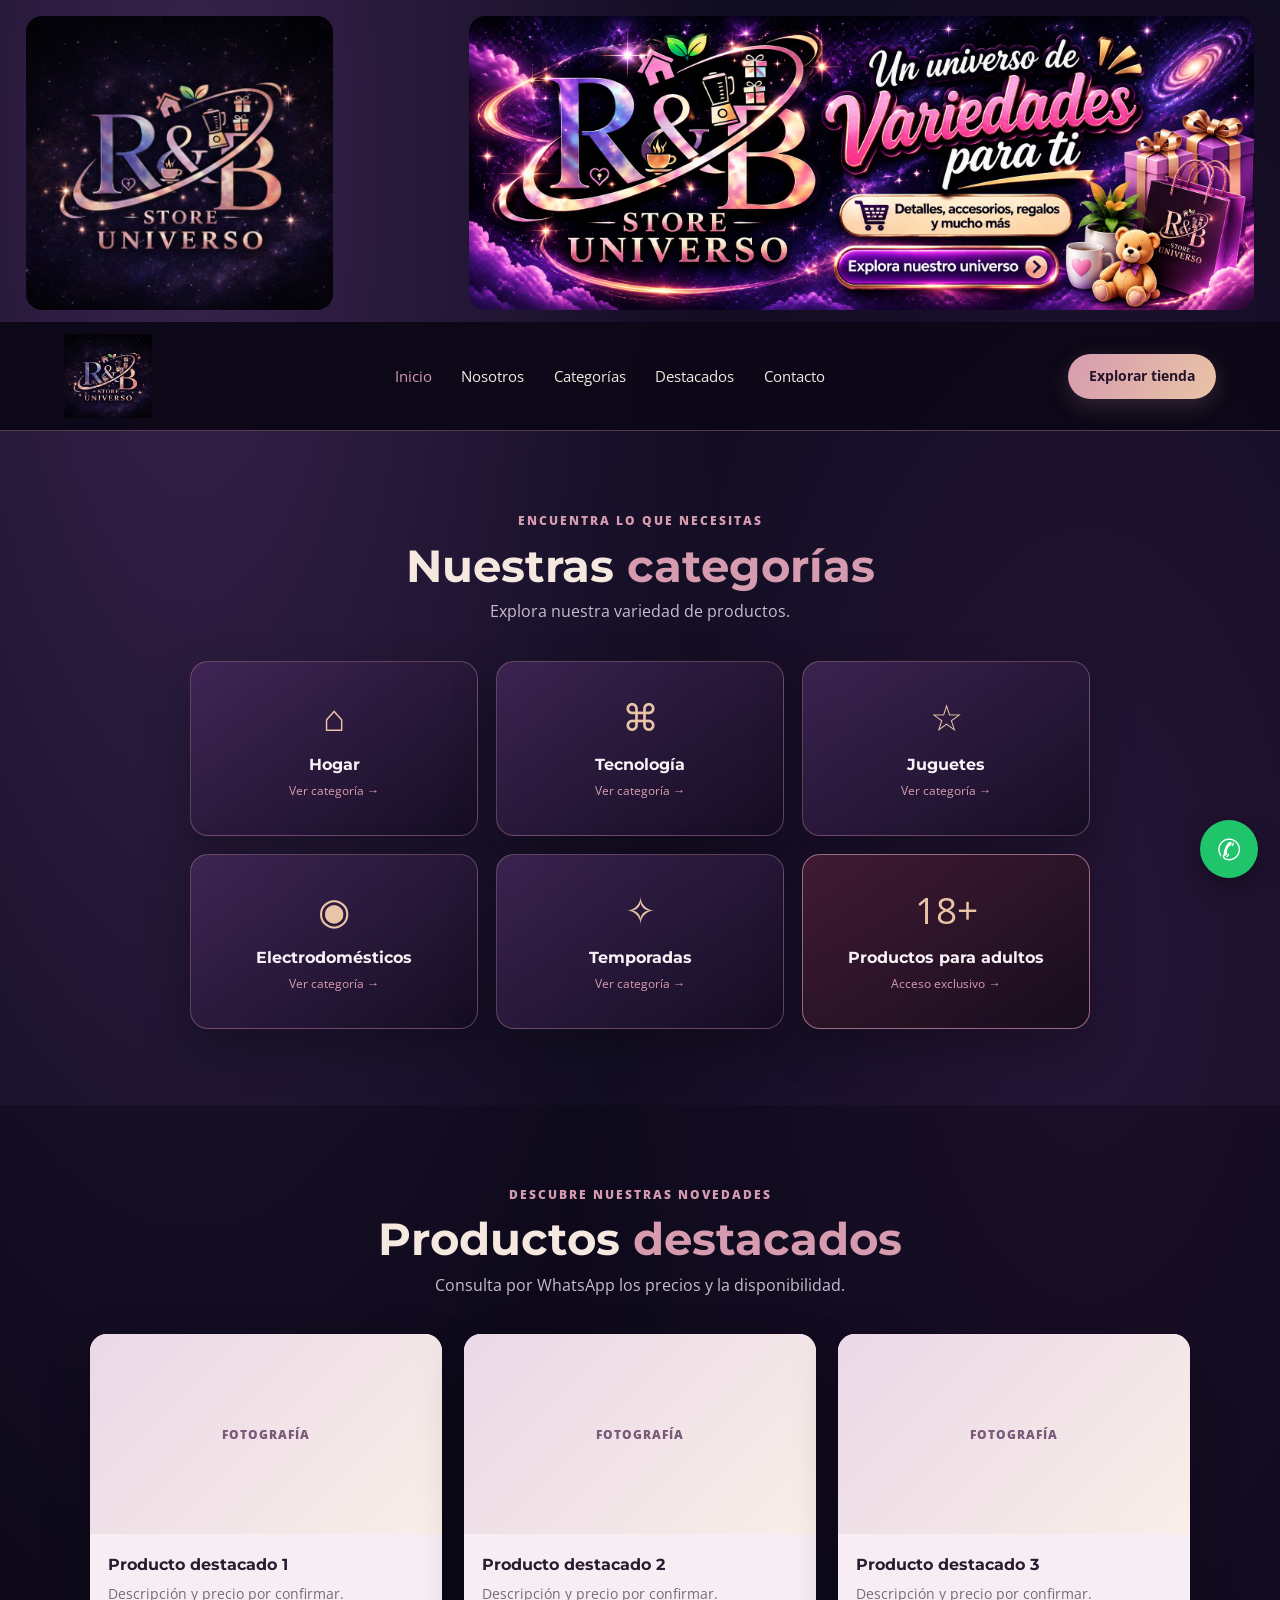
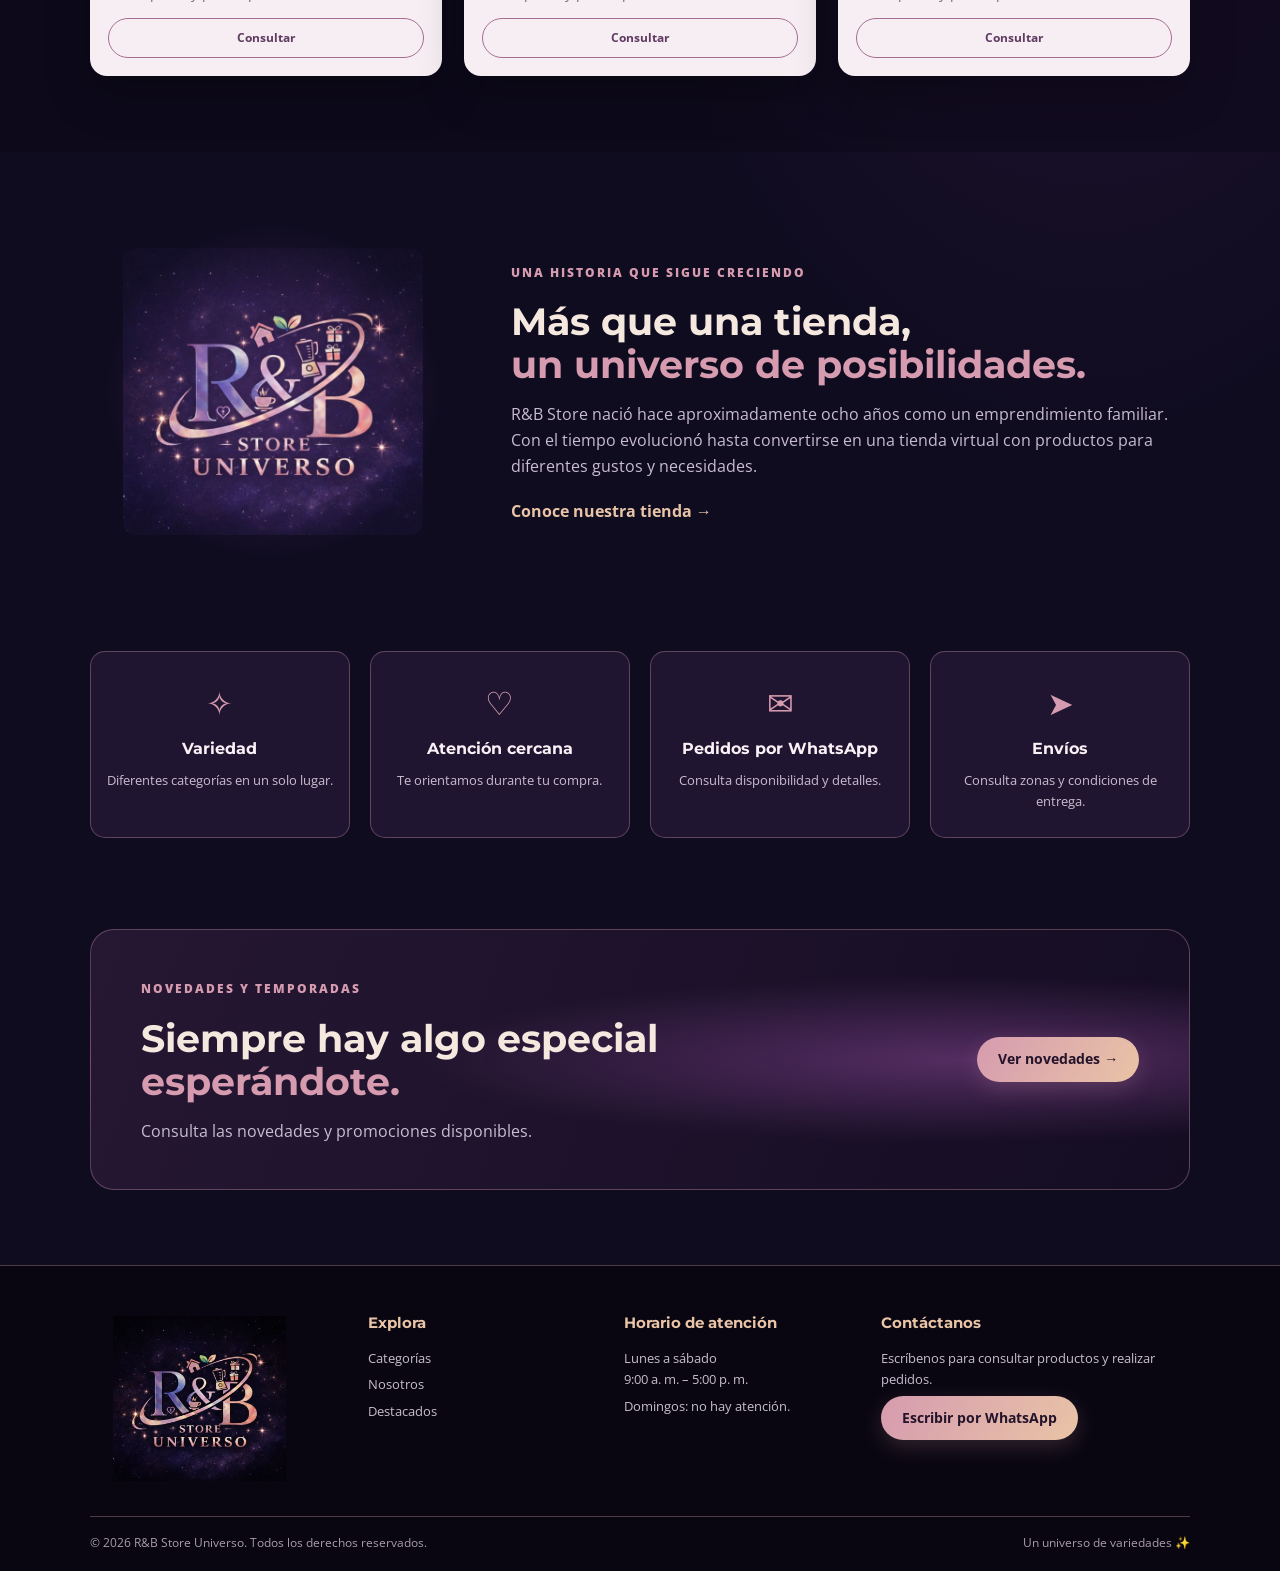
==== index.html @ d312e918 "Avances Proyecto Integrador" ====
<!DOCTYPE html>
<html lang="es">
<head>
<meta charset="UTF-8">
<meta name="viewport" content="width=device-width, initial-scale=1.0">
<meta name="description" content="R&amp;B Store Universo: tienda virtual de variedades.">
<title>R&B Store Universo</title>
<link href="https://fonts.googleapis.com/css2?family=Montserrat:wght@400;500;600;700;800&family=Open+Sans:wght@400;500;600;700&display=swap" rel="stylesheet">
<link rel="stylesheet" href="Css/estilos.css">
<script src="Js/script.js" defer></script>
</head>
<body class="home-page">

<div class="top-row">
  <a class="top-logo" href="index.html"><img src="Img/logo.png" alt="R&B Store Universo"></a>
  <a class="top-banner" href="#categorias" aria-label="Explorar las categorías de R&B Store Universo"><img src="Img/banner-rb-store.jpg" alt="R&B Store Universo: un universo de variedades para ti"></a>
</div>
<header class="site-header">
  <a class="brand" href="index.html"><img src="Img/logo.png" alt="R&B Store Universo"></a>
  <button class="menu-toggle" aria-label="Abrir menú" aria-expanded="false"><span></span><span></span><span></span></button>
  <nav class="main-nav"><a class="active" href="index.html">Inicio</a><a href="#nosotros">Nosotros</a><a href="#categorias">Categorías</a><a href="#destacados">Destacados</a><a href="#contacto">Contacto</a></nav>
  <a class="header-cta" href="#categorias">Explorar tienda</a>
</header>
<main>
  <section class="section" id="categorias">
    <div class="section-heading">
      <span class="eyebrow">ENCUENTRA LO QUE NECESITAS</span>
      <h2>Nuestras <em>categorías</em></h2>
      <p>Explora nuestra variedad de productos.</p>
    </div>
    <div class="category-grid">
      <a class="category-card" href="Paginas/Hogar/index.html">
        <span class="category-icon">⌂</span>
        <h3>Hogar</h3>
        <span>Ver categoría →</span>
      </a>
      <a class="category-card" href="Paginas/Tecnologia/index.html">
        <span class="category-icon">⌘</span>
        <h3>Tecnología</h3>
        <span>Ver categoría →</span>
      </a>
      <a class="category-card" href="Paginas/Juguetes/index.html">
        <span class="category-icon">☆</span>
        <h3>Juguetes</h3>
        <span>Ver categoría →</span>
      </a>
      <a class="category-card" href="Paginas/Electrodomesticos/index.html">
        <span class="category-icon">◉</span>
        <h3>Electrodomésticos</h3>
        <span>Ver categoría →</span>
      </a>
      <a class="category-card" href="Paginas/Temporadas/index.html">
        <span class="category-icon">✧</span>
        <h3>Temporadas</h3>
        <span>Ver categoría →</span>
      </a>
      <a class="category-card category-adult" href="Paginas/Adultos/index.html">
        <span class="category-icon">18+</span>
        <h3>Productos para adultos</h3>
        <span>Acceso exclusivo →</span>
      </a>
    </div>
  </section>
  <section class="section featured-section" id="destacados">
    <div class="section-heading">
      <span class="eyebrow">DESCUBRE NUESTRAS NOVEDADES</span>
      <h2>Productos <em>destacados</em></h2>
      <p>Consulta por WhatsApp los precios y la disponibilidad.</p>
    </div>
    <div class="product-grid">
      <article class="product-card">
        <div class="product-placeholder">FOTOGRAFÍA</div>
        <div class="product-info">
          <h3>Producto destacado 1</h3>
          <p>Descripción y precio por confirmar.</p>
          <a class="btn btn-outline" href="#contacto">Consultar</a>
        </div>
      </article>
      <article class="product-card">
        <div class="product-placeholder">FOTOGRAFÍA</div>
        <div class="product-info">
          <h3>Producto destacado 2</h3>
          <p>Descripción y precio por confirmar.</p>
          <a class="btn btn-outline" href="#contacto">Consultar</a>
        </div>
      </article>
      <article class="product-card">
        <div class="product-placeholder">FOTOGRAFÍA</div>
        <div class="product-info">
          <h3>Producto destacado 3</h3>
          <p>Descripción y precio por confirmar.</p>
          <a class="btn btn-outline" href="#contacto">Consultar</a>
        </div>
      </article>
    </div>
  </section>
  <section class="about-section section" id="nosotros">
    <div class="about-logo"><img src="Img/logo.png" alt="R&B Store Universo"></div>
    <div class="about-copy">
      <span class="eyebrow">UNA HISTORIA QUE SIGUE CRECIENDO</span>
      <h2>Más que una tienda,<br><em>un universo de posibilidades.</em></h2>
      <p>R&amp;B Store nació hace aproximadamente ocho años como un emprendimiento familiar. Con el tiempo evolucionó hasta convertirse en una tienda virtual con productos para diferentes gustos y necesidades.</p>
      <a class="text-link" href="#contacto">Conoce nuestra tienda →</a>
    </div>
  </section>
  <section class="benefits section">
    <div><span>✧</span><h3>Variedad</h3><p>Diferentes categorías en un solo lugar.</p></div>
    <div><span>♡</span><h3>Atención cercana</h3><p>Te orientamos durante tu compra.</p></div>
    <div><span>✉</span><h3>Pedidos por WhatsApp</h3><p>Consulta disponibilidad y detalles.</p></div>
    <div><span>➤</span><h3>Envíos</h3><p>Consulta zonas y condiciones de entrega.</p></div>
  </section>
  <section class="promo-banner">
    <div>
      <span class="eyebrow">NOVEDADES Y TEMPORADAS</span>
      <h2>Siempre hay algo especial<br><em>esperándote.</em></h2>
      <p>Consulta las novedades y promociones disponibles.</p>
    </div>
    <a class="btn btn-primary" href="Paginas/Temporadas/index.html">Ver novedades →</a>
  </section>
</main>
<footer class="site-footer" id="contacto">
  <div class="footer-main">
    <a class="footer-brand" href="index.html"><img src="Img/logo.png" alt="R&B Store Universo"></a>
    <div><h3>Explora</h3><a href="#categorias">Categorías</a><a href="#nosotros">Nosotros</a><a href="#destacados">Destacados</a></div>
    <div><h3>Horario de atención</h3><p>Lunes a sábado<br>9:00 a. m. – 5:00 p. m.</p><p>Domingos: no hay atención.</p></div>
    <div><h3>Contáctanos</h3><p>Escríbenos para consultar productos y realizar pedidos.</p><a class="btn btn-primary" href="#" data-whatsapp>Escribir por WhatsApp</a></div>
  </div>
  <div class="footer-bottom"><span>© <span data-year></span> R&amp;B Store Universo. Todos los derechos reservados.</span><span>Un universo de variedades ✨</span></div>
</footer>
<a class="whatsapp-float" href="#" data-whatsapp aria-label="Contactar por WhatsApp">✆</a>
</body>
</html>
---- Css/estilos.css ----
/* Identidad R&B Store Universo: azul noche, morado, rosa champagne y rose gold */
:root{--night:#100c20;--purple:#302044;--purple2:#4a2b61;--rose:#d69baf;--gold:#e9c4a6;--lavender:#d8d1e9;--cream:#f5e8df;--text:#f8f1f5;--muted:#c8bdcf;--line:rgba(214,155,175,.35);--shadow:0 18px 45px rgba(0,0,0,.28)}
*{box-sizing:border-box;margin:0;padding:0}html{scroll-behavior:smooth}body{font-family:"Open Sans",sans-serif;color:var(--text);background:radial-gradient(ellipse at 15% 5%,#38234d 0,transparent 35%),radial-gradient(ellipse at 85% 30%,#251536 0,transparent 35%),var(--night);line-height:1.6}a{color:inherit;text-decoration:none}img{max-width:100%;display:block}
.site-header{min-height:94px;padding:12px clamp(18px,5vw,76px);display:flex;align-items:center;justify-content:space-between;gap:24px;background:rgba(12,8,23,.94);border-bottom:1px solid var(--line);position:relative;z-index:20}.brand img{width:118px;height:72px;object-fit:contain}.main-nav{display:flex;align-items:center;gap:clamp(14px,2.3vw,34px)}.main-nav a{font-size:.91rem;color:var(--cream)}.main-nav a:hover,.main-nav a.active{color:var(--rose)}.header-cta,.btn{display:inline-flex;align-items:center;justify-content:center;gap:9px;border-radius:999px;padding:11px 21px;font-weight:700;font-size:.88rem;transition:.2s}.header-cta,.btn-primary{color:#24142b;background:linear-gradient(120deg,var(--rose),var(--gold));box-shadow:0 7px 22px rgba(214,155,175,.2)}.btn:hover,.header-cta:hover{transform:translateY(-2px);box-shadow:0 10px 26px rgba(214,155,175,.3)}.menu-toggle{display:none;background:none;border:0;cursor:pointer}.menu-toggle span{display:block;width:26px;height:2px;background:var(--gold);margin:6px}
.hero{min-height:490px;padding:70px clamp(22px,8vw,120px);display:grid;grid-template-columns:1.05fr .95fr;align-items:center;gap:35px;overflow:hidden;background:radial-gradient(ellipse at 72% 45%,rgba(121,64,145,.48),transparent 43%)}.eyebrow{font-size:.72rem;letter-spacing:2px;color:var(--rose);font-weight:800}.hero h1,.section-heading h2,.about-copy h2,.promo-banner h2,.category-hero h1{font-family:Montserrat,sans-serif;font-size:clamp(2.35rem,5vw,4.4rem);line-height:1.12;margin:16px 0;color:var(--cream)}h1 em,h2 em{font-style:normal;color:var(--rose)}.hero-content p{max-width:510px;color:var(--muted);font-size:1.08rem;margin-bottom:28px}.hero-art{min-height:320px;display:grid;place-items:center;position:relative}.hero-product{width:min(300px,75%);aspect-ratio:1;border:1px solid rgba(233,196,166,.65);border-radius:50%;display:grid;place-content:center;text-align:center;font-family:Montserrat,sans-serif;font-size:4rem;font-weight:800;color:var(--gold);text-shadow:0 0 25px #d69baf;box-shadow:0 0 65px rgba(192,111,175,.3),inset 0 0 45px rgba(192,111,175,.18);background:radial-gradient(circle,#5a356d 0,#20142f 65%,transparent 67%)}.hero-product small{font-size:.7rem;letter-spacing:4px}.orbit{position:absolute;width:95%;height:52%;border:2px solid rgba(233,196,166,.55);border-radius:50%;transform:rotate(-24deg)}.orbit-two{width:110%;height:65%;border-color:rgba(214,155,175,.35);transform:rotate(28deg)}.spark{position:absolute;color:var(--gold);font-size:2rem}.spark-one{top:12%;left:20%}.spark-two{right:14%;top:28%}
.section{padding:76px clamp(20px,7vw,100px)}.section-heading{text-align:center;margin:0 auto 36px;max-width:700px}.section-heading h2{font-size:clamp(1.9rem,3.5vw,2.8rem);margin:8px 0}.section-heading p{color:var(--muted)}.category-grid{display:grid;grid-template-columns:repeat(4,1fr);gap:18px}.category-card{min-height:175px;border:1px solid var(--line);border-radius:18px;padding:24px 18px;background:linear-gradient(145deg,rgba(74,43,97,.7),rgba(21,13,34,.9));box-shadow:var(--shadow);transition:.25s;display:flex;flex-direction:column;align-items:flex-start;justify-content:center}.category-card:hover{transform:translateY(-6px);border-color:var(--gold)}.category-icon{font-size:2.3rem;color:var(--gold);line-height:1.2}.category-card h3{font-family:Montserrat,sans-serif;margin:12px 0 4px;font-size:1rem}.category-card>span:last-child{font-size:.78rem;color:var(--rose)}.category-adult{border-color:rgba(214,155,175,.65);background:linear-gradient(145deg,rgba(75,30,54,.8),rgba(22,12,28,.95))}
.featured-section{background:rgba(8,5,17,.32)}.product-grid{display:grid;grid-template-columns:repeat(3,1fr);gap:22px}.product-card{background:#f7eef4;color:#2a1b31;border-radius:17px;overflow:hidden;box-shadow:var(--shadow)}.product-placeholder{height:190px;display:grid;place-items:center;background:linear-gradient(135deg,#ead8e7,#f9eee8);color:#795a78;font-size:.75rem;font-weight:800;letter-spacing:1px}.product-info{padding:18px}.product-info h3{font-family:Montserrat,sans-serif;font-size:1rem}.product-info p{color:#776a79;font-size:.85rem;margin:5px 0 14px}.btn-outline{border:1px solid #a56d91;color:#603b61;padding:9px 14px;font-size:.78rem}
.about-section{display:grid;grid-template-columns:.7fr 1.3fr;align-items:center;gap:55px}.about-logo{display:grid;place-items:center;padding:20px;background:radial-gradient(circle,rgba(91,52,111,.5),transparent 68%)}.about-logo img{width:min(300px,100%);border-radius:12px;mix-blend-mode:screen}.about-copy h2{font-size:clamp(1.8rem,3vw,2.8rem)}.about-copy p{color:var(--muted);margin:15px 0 20px}.text-link{color:var(--gold);font-weight:700}.benefits{padding-top:20px;display:grid;grid-template-columns:repeat(4,1fr);gap:20px;text-align:center}.benefits>div{padding:25px 15px;border:1px solid var(--line);border-radius:15px;background:rgba(55,34,70,.45)}.benefits span{font-size:2rem;color:var(--rose)}.benefits h3{font-family:Montserrat,sans-serif;font-size:1rem;margin:8px}.benefits p{font-size:.82rem;color:var(--muted)}
.promo-banner{margin:15px clamp(20px,7vw,100px) 75px;padding:45px 50px;border:1px solid var(--line);border-radius:24px;background:radial-gradient(ellipse at 80% 50%,rgba(125,64,138,.6),transparent 45%),linear-gradient(110deg,#261733,#140d22);display:flex;align-items:center;justify-content:space-between;gap:20px}.promo-banner h2{font-size:clamp(1.7rem,3vw,2.6rem)}.promo-banner p{color:var(--muted)}
.site-footer{background:#090611;border-top:1px solid var(--line);padding:45px clamp(20px,7vw,100px) 18px}.footer-main{display:grid;grid-template-columns:1.1fr 1fr 1fr 1.4fr;gap:35px}.footer-brand img{width:150px;height:110px;object-fit:contain}.footer-main h3{font-family:Montserrat,sans-serif;color:var(--gold);font-size:.95rem;margin-bottom:12px}.footer-main p,.footer-main a:not(.btn){font-size:.84rem;color:var(--muted);display:block;margin:5px 0}.footer-bottom{border-top:1px solid var(--line);margin-top:30px;padding-top:16px;display:flex;justify-content:space-between;gap:15px;color:#a99caf;font-size:.76rem}.whatsapp-float{position:fixed;right:22px;bottom:22px;width:58px;height:58px;border-radius:50%;display:grid;place-items:center;background:#20c56b;color:#fff;font-size:1.8rem;box-shadow:0 8px 25px rgba(0,0,0,.35);z-index:15}
.category-hero{text-align:center;padding:75px 20px 55px;background:radial-gradient(ellipse at center,rgba(103,58,127,.5),transparent 65%)}.category-hero h1{font-size:clamp(2rem,4vw,3.4rem)}.category-hero p{color:var(--muted);max-width:650px;margin:auto}.breadcrumb{color:var(--rose);font-size:.82rem;margin-bottom:15px}.category-products{padding-top:35px}.empty-note{text-align:center;color:var(--muted);padding:25px;border:1px dashed var(--line);border-radius:15px;margin-top:25px}.age-gate{position:fixed;inset:0;background:rgba(7,4,14,.96);z-index:100;display:none;place-items:center;padding:20px}.age-gate.show{display:grid}.age-box{max-width:470px;text-align:center;padding:35px;border:1px solid var(--rose);border-radius:20px;background:linear-gradient(145deg,#34203f,#120c1d)}.age-box h2{font-family:Montserrat,sans-serif;color:var(--gold);margin:12px}.age-box p{color:var(--muted);margin-bottom:20px}.age-actions{display:flex;justify-content:center;gap:12px;flex-wrap:wrap}.btn-secondary{border:1px solid var(--line);color:var(--cream)}
@media(max-width:900px){.category-grid{grid-template-columns:repeat(2,1fr)}.footer-main{grid-template-columns:repeat(2,1fr)}.hero{padding-top:55px;padding-bottom:55px}}
@media(max-width:680px){.site-header{min-height:78px}.brand img{width:95px;height:58px}.menu-toggle{display:block;order:3}.header-cta{display:none}.main-nav{display:none;position:absolute;top:100%;left:0;right:0;padding:18px 24px;background:#100b1c;border-bottom:1px solid var(--line);flex-direction:column;align-items:stretch}.main-nav.open{display:flex}.main-nav a{padding:8px 0}.hero{grid-template-columns:1fr;text-align:center;padding:50px 22px 35px}.hero-content p{margin-left:auto;margin-right:auto}.hero-art{min-height:240px}.hero-product{font-size:3rem;width:220px}.section{padding:55px 20px}.category-grid{gap:12px}.category-card{min-height:145px;padding:17px 14px}.product-grid{grid-template-columns:1fr}.product-placeholder{height:170px}.about-section{grid-template-columns:1fr;gap:20px;text-align:center}.about-logo img{width:210px}.benefits{grid-template-columns:repeat(2,1fr);padding-top:0}.promo-banner{margin:5px 20px 55px;padding:30px 22px;display:block;text-align:center}.promo-banner .btn{margin-top:20px}.footer-main{grid-template-columns:1fr 1fr;gap:25px}.footer-brand img{width:120px}.footer-bottom{flex-direction:column;text-align:center}.whatsapp-float{width:52px;height:52px;right:15px;bottom:15px}}
@media(max-width:390px){.category-grid,.benefits,.footer-main{grid-template-columns:1fr}.footer-main{text-align:center}.footer-brand img{margin:auto}}


/* ===== Tarjetas de producto ===== */
.product-card img{width:100%;height:200px;object-fit:cover;background:#ead8e7}
.product-placeholder{height:200px}
.product-card .btn-outline{width:100%}

/* ===== Cuadrícula 5x4 en cada categoría ===== */
.category-products{padding-left:clamp(14px,3vw,48px);padding-right:clamp(14px,3vw,48px)}
.product-grid.grid-5x4{grid-template-columns:repeat(5,1fr);gap:16px}
.grid-5x4 .product-info{padding:12px}
.grid-5x4 .product-info h3{font-size:.9rem}
.grid-5x4 .product-info p{font-size:.78rem;margin:4px 0 10px}
.grid-5x4 .btn-outline{padding:8px 6px;font-size:.72rem}
@media(max-width:1000px){.product-grid.grid-5x4{grid-template-columns:repeat(3,1fr)}}
@media(max-width:680px){.product-grid.grid-5x4{grid-template-columns:repeat(2,1fr);gap:12px}.product-card img,.product-placeholder{height:150px}}
@media(max-width:390px){.product-grid.grid-5x4{grid-template-columns:1fr}}

/* ===== Categorías 3x2 centradas ===== */
.category-grid{grid-template-columns:repeat(3,1fr);max-width:900px;margin:0 auto}
.category-card{align-items:center;text-align:center}
@media(max-width:680px){.category-grid{grid-template-columns:repeat(2,1fr)}}
@media(max-width:390px){.category-grid{grid-template-columns:1fr}}

/* ===== Logo y banner a la misma altura ===== */
.top-row{display:flex;align-items:center;justify-content:space-between;gap:clamp(16px,3vw,48px);width:100%;margin:0;padding:16px clamp(12px,2vw,28px) 12px}
.top-row a{flex:none;display:block}
.top-row img{height:clamp(80px,23vw,440px);width:auto;display:block;border-radius:16px}

/* ===== Encabezado fijo (sticky) con logo siempre visible ===== */
.site-header{position:sticky;top:0;min-height:100px}
.site-header .brand img{height:84px;width:auto}
.home-page .site-header .brand{transition:opacity .25s}
.home-page:not(.scrolled) .site-header .brand{opacity:0;pointer-events:none}
.footer-brand img{width:220px;height:165px}
@media(max-width:680px){.site-header{min-height:72px}.site-header .brand img{height:56px}}
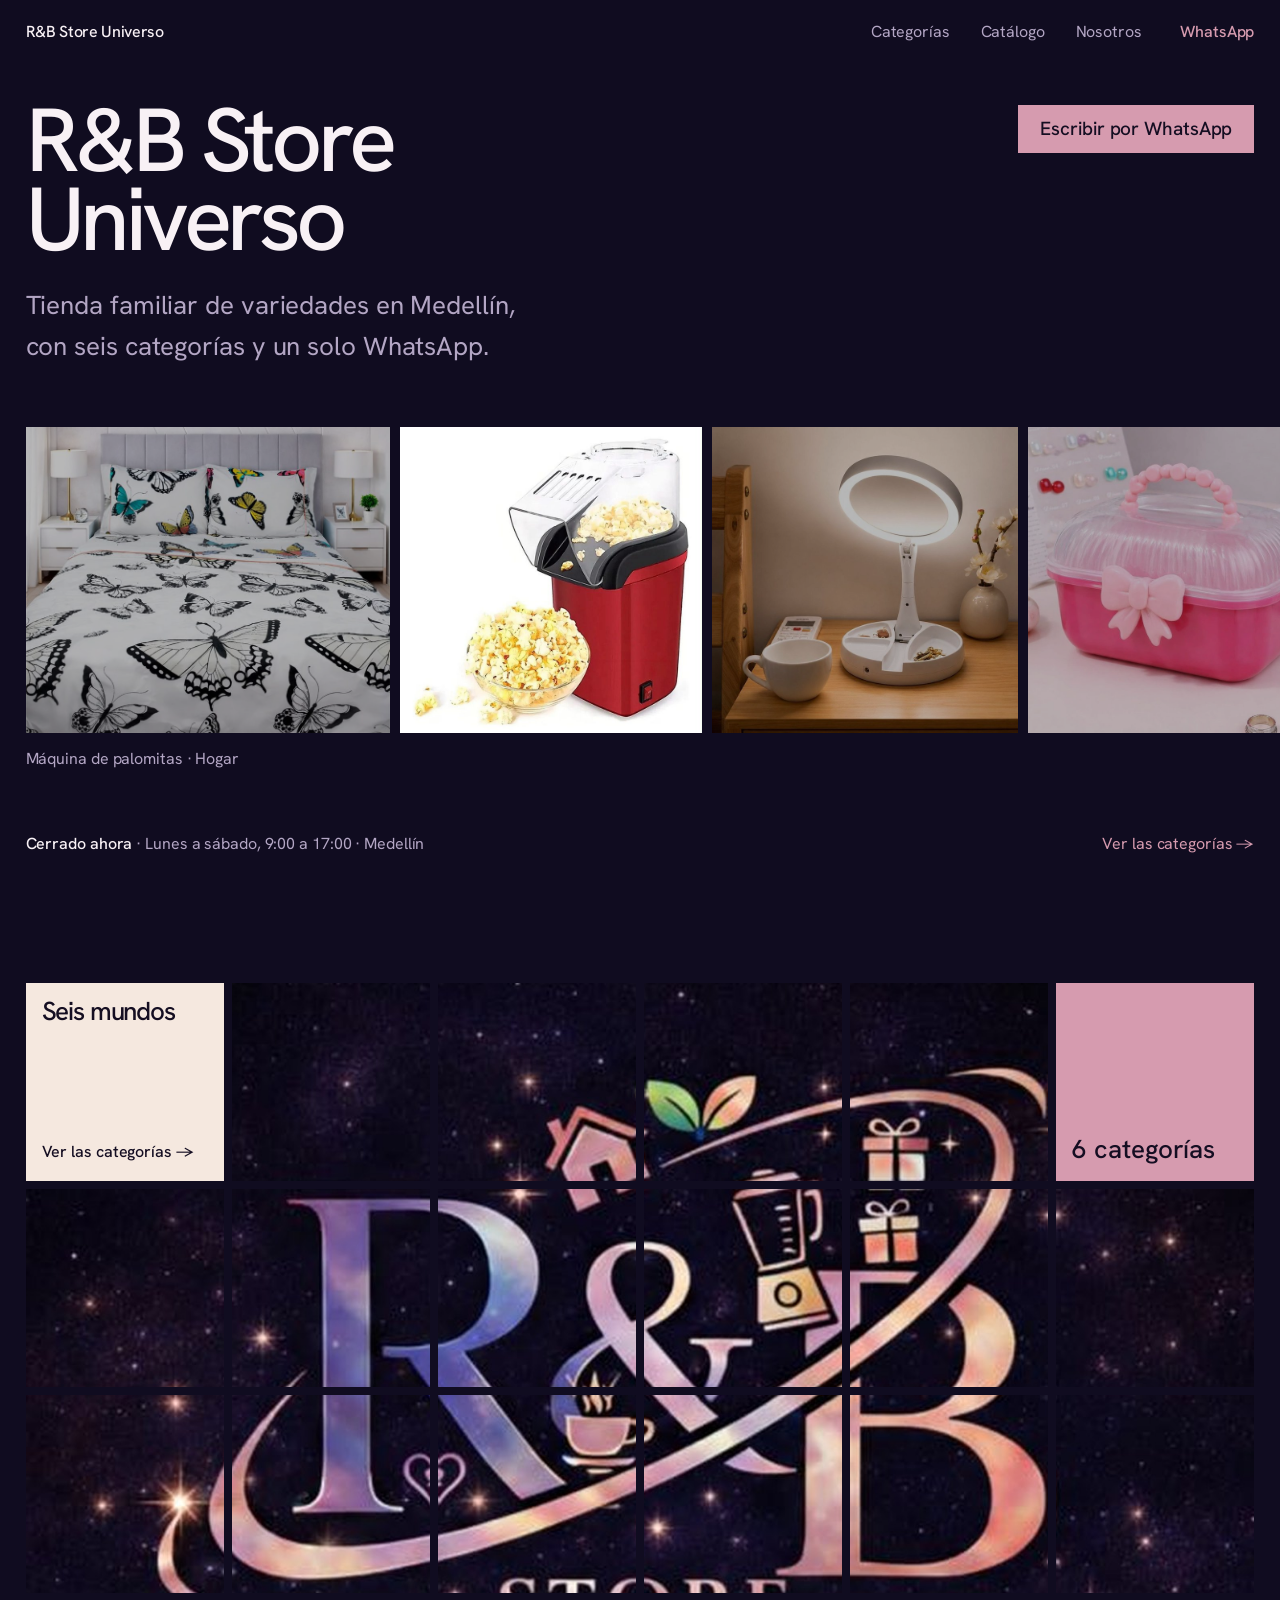
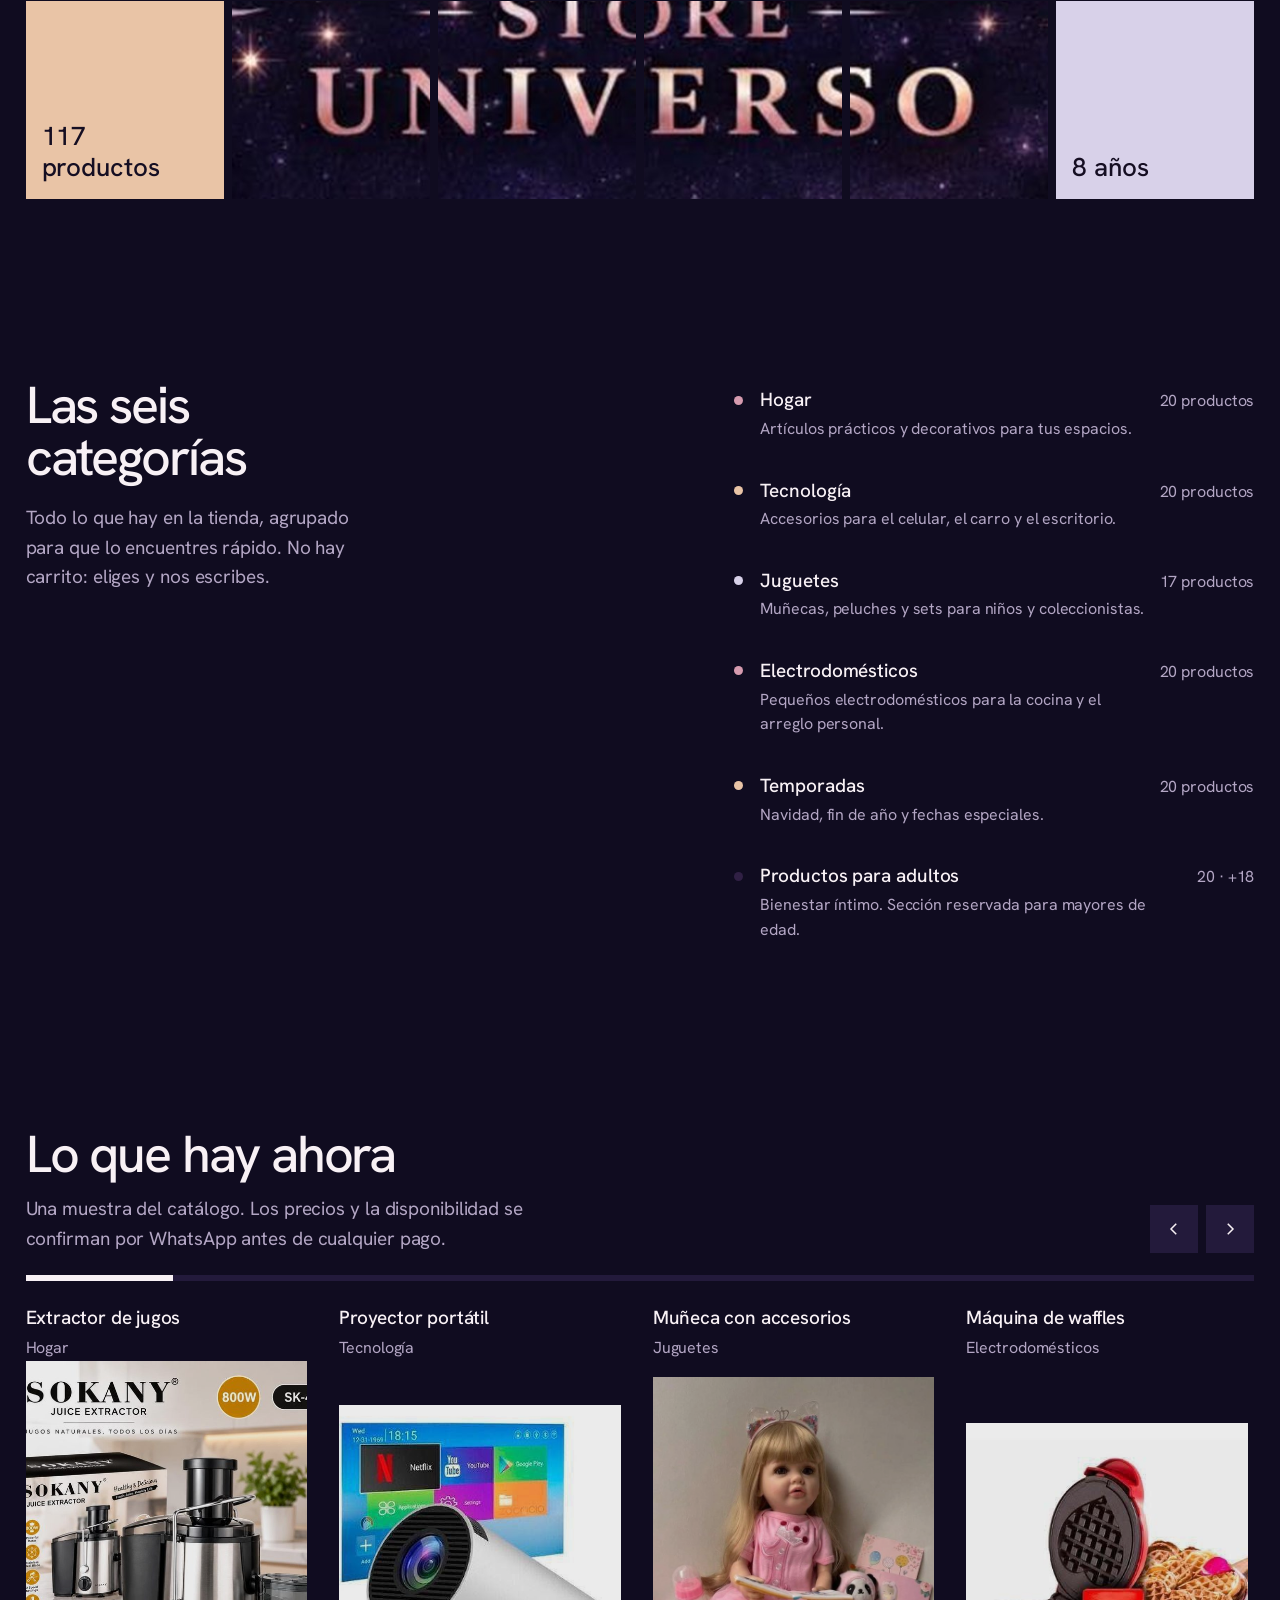
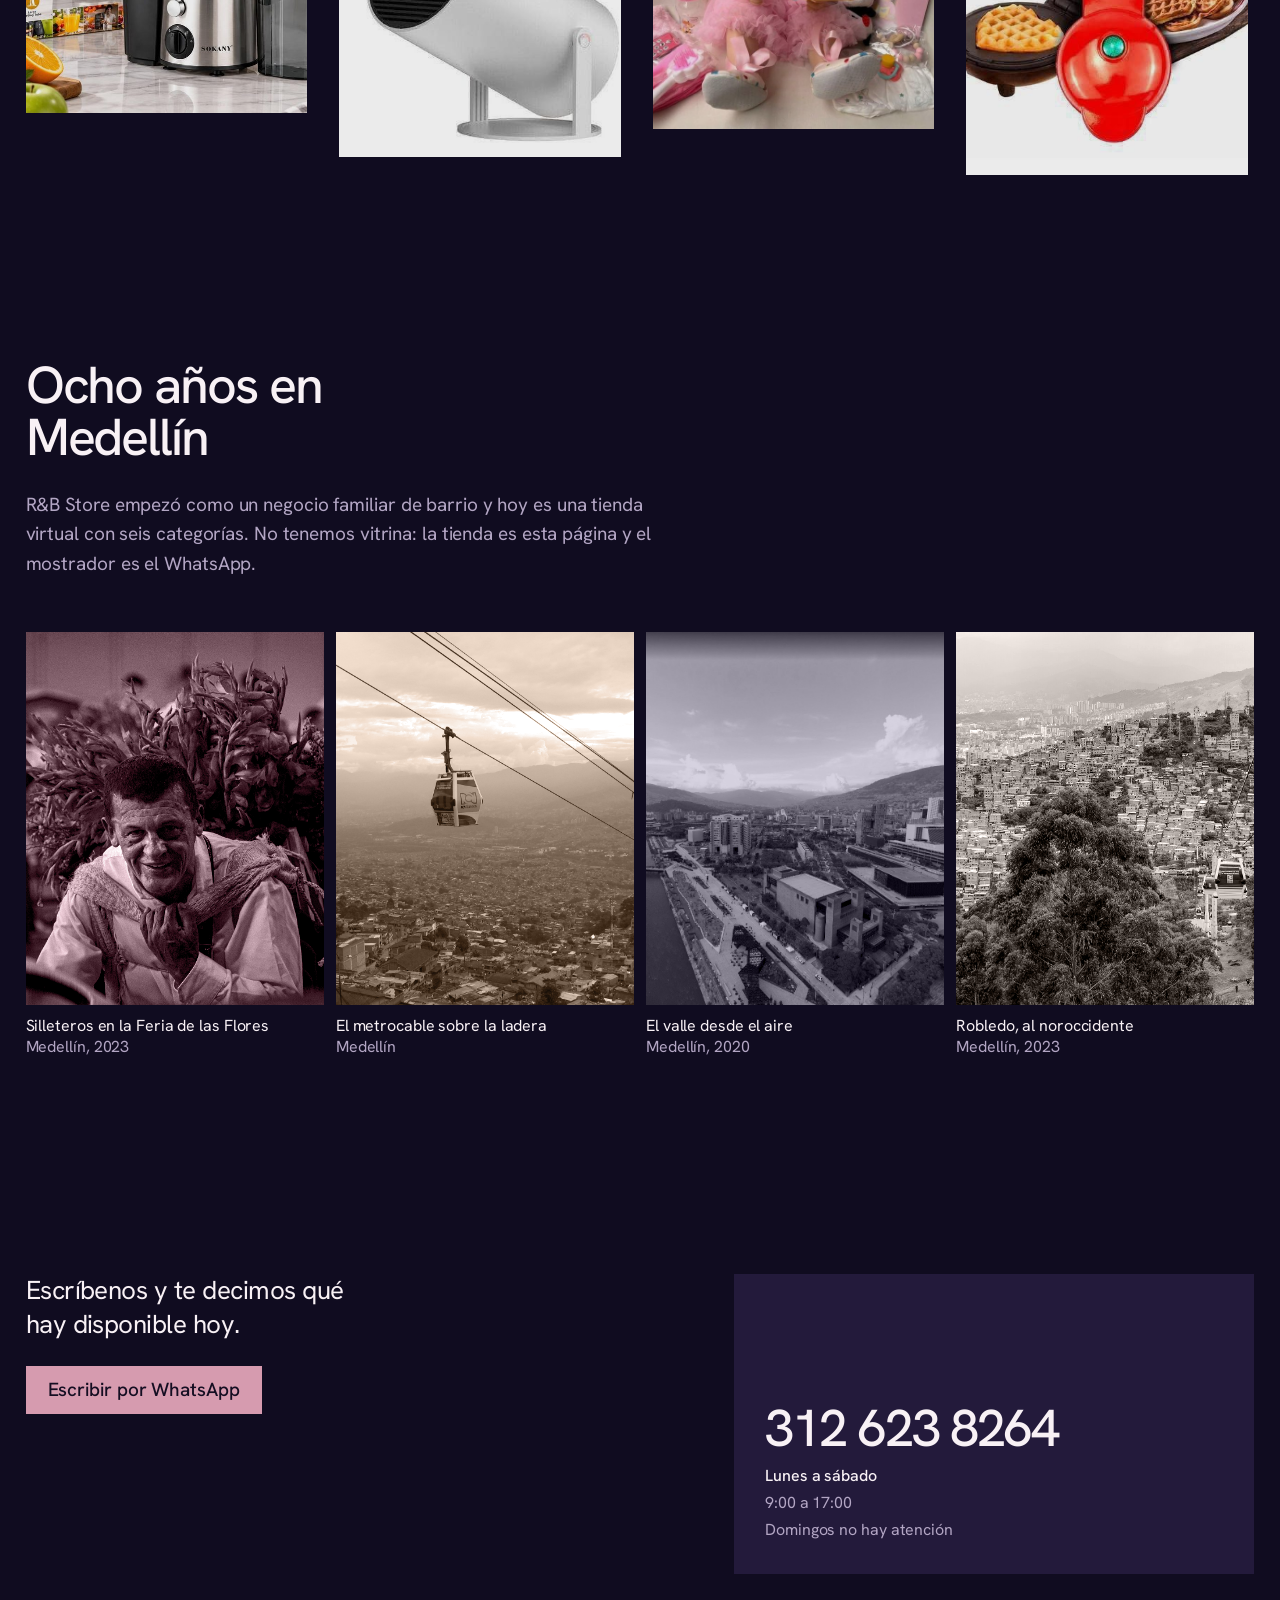
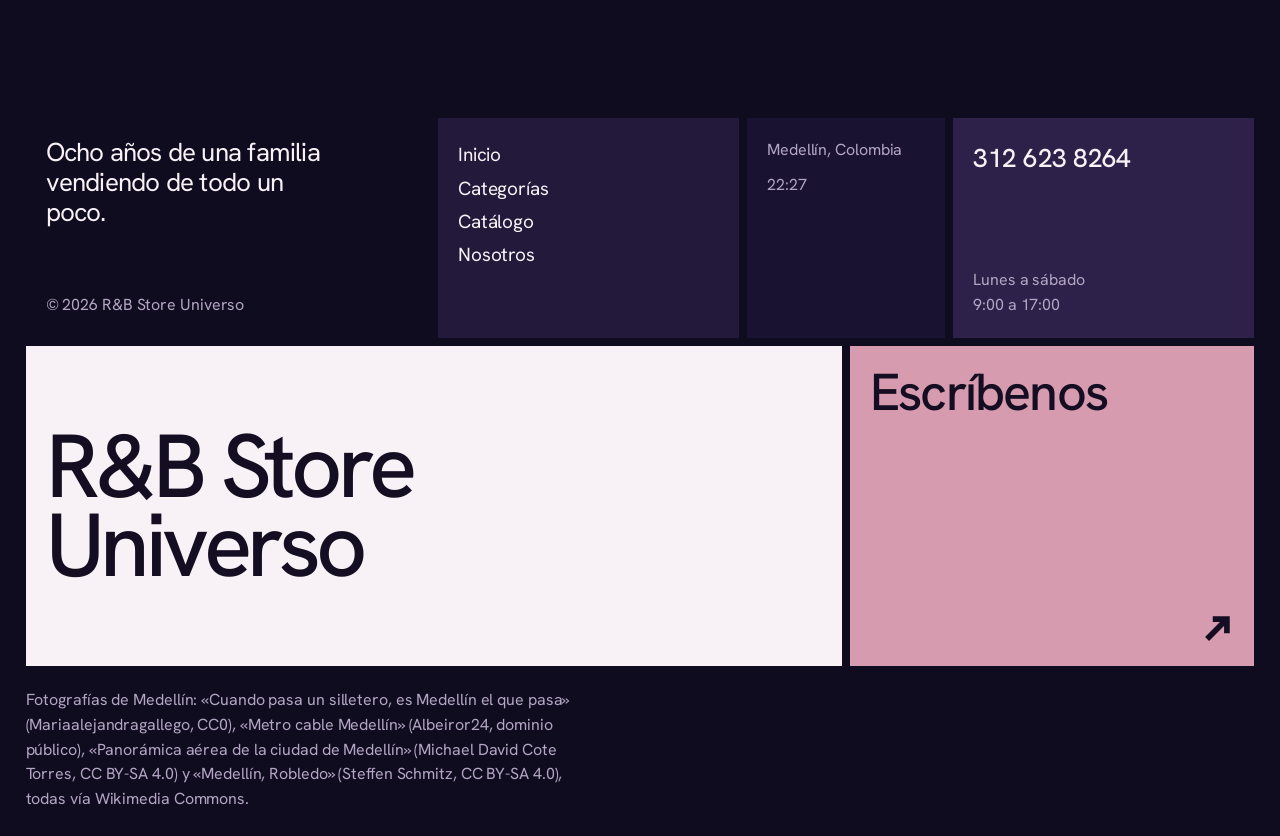
==== commit 8be4b9eb: "Rediseño del sitio de R&B Store Universo - Una sola hoja de estilos sobre la paleta original (noche," ====
--- a/index.html
+++ b/index.html
@@ -3,130 +3,295 @@
 <head>
 <meta charset="UTF-8">
 <meta name="viewport" content="width=device-width, initial-scale=1.0">
-<meta name="description" content="R&amp;B Store Universo: tienda virtual de variedades.">
-<title>R&B Store Universo</title>
-<link href="https://fonts.googleapis.com/css2?family=Montserrat:wght@400;500;600;700;800&family=Open+Sans:wght@400;500;600;700&display=swap" rel="stylesheet">
+<meta name="description" content="R&amp;B Store Universo: tienda familiar de variedades en Medellín. Hogar, tecnología, juguetes, electrodomésticos y temporadas. Pedidos por WhatsApp.">
+<title>R&amp;B Store Universo — variedades en Medellín</title>
+<link rel="icon" href="Img/favicon.png" type="image/png">
+<meta property="og:title" content="R&amp;B Store Universo">
+<meta property="og:description" content="Tienda familiar de variedades en Medellín. Seis categorías, un solo WhatsApp.">
+<meta property="og:image" content="Img/banner-rb-store.jpg">
+<link rel="preconnect" href="https://fonts.googleapis.com">
+<link rel="preconnect" href="https://fonts.gstatic.com" crossorigin>
+<link href="https://fonts.googleapis.com/css2?family=Hanken+Grotesk:wght@400;500&display=swap" rel="stylesheet">
 <link rel="stylesheet" href="Css/estilos.css">
+<script>document.documentElement.classList.add("js");setTimeout(function(){if(!document.documentElement.classList.contains("js-ready")){document.documentElement.classList.remove("js")}},2500)</script>
 <script src="Js/script.js" defer></script>
 </head>
-<body class="home-page">
-
-<div class="top-row">
-  <a class="top-logo" href="index.html"><img src="Img/logo.png" alt="R&B Store Universo"></a>
-  <a class="top-banner" href="#categorias" aria-label="Explorar las categorías de R&B Store Universo"><img src="Img/banner-rb-store.jpg" alt="R&B Store Universo: un universo de variedades para ti"></a>
-</div>
-<header class="site-header">
-  <a class="brand" href="index.html"><img src="Img/logo.png" alt="R&B Store Universo"></a>
-  <button class="menu-toggle" aria-label="Abrir menú" aria-expanded="false"><span></span><span></span><span></span></button>
-  <nav class="main-nav"><a class="active" href="index.html">Inicio</a><a href="#nosotros">Nosotros</a><a href="#categorias">Categorías</a><a href="#destacados">Destacados</a><a href="#contacto">Contacto</a></nav>
-  <a class="header-cta" href="#categorias">Explorar tienda</a>
+<body>
+
+<header class="bar">
+  <a class="bar-brand" href="index.html">R&amp;B Store Universo</a>
+  <nav class="bar-nav">
+    <a href="#categorias">Categorías</a>
+    <a href="#catalogo">Catálogo</a>
+    <a href="#nosotros">Nosotros</a>
+  </nav>
+  <a class="bar-action" href="https://wa.me/573126238264" data-whatsapp>WhatsApp</a>
 </header>
+
 <main>
-  <section class="section" id="categorias">
-    <div class="section-heading">
-      <span class="eyebrow">ENCUENTRA LO QUE NECESITAS</span>
-      <h2>Nuestras <em>categorías</em></h2>
-      <p>Explora nuestra variedad de productos.</p>
-    </div>
-    <div class="category-grid">
-      <a class="category-card" href="Paginas/Hogar/index.html">
-        <span class="category-icon">⌂</span>
-        <h3>Hogar</h3>
-        <span>Ver categoría →</span>
-      </a>
-      <a class="category-card" href="Paginas/Tecnologia/index.html">
-        <span class="category-icon">⌘</span>
-        <h3>Tecnología</h3>
-        <span>Ver categoría →</span>
-      </a>
-      <a class="category-card" href="Paginas/Juguetes/index.html">
-        <span class="category-icon">☆</span>
-        <h3>Juguetes</h3>
-        <span>Ver categoría →</span>
-      </a>
-      <a class="category-card" href="Paginas/Electrodomesticos/index.html">
-        <span class="category-icon">◉</span>
-        <h3>Electrodomésticos</h3>
-        <span>Ver categoría →</span>
-      </a>
-      <a class="category-card" href="Paginas/Temporadas/index.html">
-        <span class="category-icon">✧</span>
-        <h3>Temporadas</h3>
-        <span>Ver categoría →</span>
-      </a>
-      <a class="category-card category-adult" href="Paginas/Adultos/index.html">
-        <span class="category-icon">18+</span>
-        <h3>Productos para adultos</h3>
-        <span>Acceso exclusivo →</span>
-      </a>
-    </div>
-  </section>
-  <section class="section featured-section" id="destacados">
-    <div class="section-heading">
-      <span class="eyebrow">DESCUBRE NUESTRAS NOVEDADES</span>
-      <h2>Productos <em>destacados</em></h2>
-      <p>Consulta por WhatsApp los precios y la disponibilidad.</p>
-    </div>
-    <div class="product-grid">
-      <article class="product-card">
-        <div class="product-placeholder">FOTOGRAFÍA</div>
-        <div class="product-info">
-          <h3>Producto destacado 1</h3>
-          <p>Descripción y precio por confirmar.</p>
-          <a class="btn btn-outline" href="#contacto">Consultar</a>
-        </div>
-      </article>
-      <article class="product-card">
-        <div class="product-placeholder">FOTOGRAFÍA</div>
-        <div class="product-info">
-          <h3>Producto destacado 2</h3>
-          <p>Descripción y precio por confirmar.</p>
-          <a class="btn btn-outline" href="#contacto">Consultar</a>
-        </div>
-      </article>
-      <article class="product-card">
-        <div class="product-placeholder">FOTOGRAFÍA</div>
-        <div class="product-info">
-          <h3>Producto destacado 3</h3>
-          <p>Descripción y precio por confirmar.</p>
-          <a class="btn btn-outline" href="#contacto">Consultar</a>
-        </div>
-      </article>
-    </div>
-  </section>
-  <section class="about-section section" id="nosotros">
-    <div class="about-logo"><img src="Img/logo.png" alt="R&B Store Universo"></div>
-    <div class="about-copy">
-      <span class="eyebrow">UNA HISTORIA QUE SIGUE CRECIENDO</span>
-      <h2>Más que una tienda,<br><em>un universo de posibilidades.</em></h2>
-      <p>R&amp;B Store nació hace aproximadamente ocho años como un emprendimiento familiar. Con el tiempo evolucionó hasta convertirse en una tienda virtual con productos para diferentes gustos y necesidades.</p>
-      <a class="text-link" href="#contacto">Conoce nuestra tienda →</a>
-    </div>
-  </section>
-  <section class="benefits section">
-    <div><span>✧</span><h3>Variedad</h3><p>Diferentes categorías en un solo lugar.</p></div>
-    <div><span>♡</span><h3>Atención cercana</h3><p>Te orientamos durante tu compra.</p></div>
-    <div><span>✉</span><h3>Pedidos por WhatsApp</h3><p>Consulta disponibilidad y detalles.</p></div>
-    <div><span>➤</span><h3>Envíos</h3><p>Consulta zonas y condiciones de entrega.</p></div>
-  </section>
-  <section class="promo-banner">
-    <div>
-      <span class="eyebrow">NOVEDADES Y TEMPORADAS</span>
-      <h2>Siempre hay algo especial<br><em>esperándote.</em></h2>
-      <p>Consulta las novedades y promociones disponibles.</p>
-    </div>
-    <a class="btn btn-primary" href="Paginas/Temporadas/index.html">Ver novedades →</a>
-  </section>
+
+  <section class="hero" aria-labelledby="hero-title">
+    <div class="hero-top">
+      <div class="hero-lead reveal" style="--i:0">
+        <h1 id="hero-title">R&amp;B Store<br>Universo</h1>
+        <p class="hero-line reveal" style="--i:1">Tienda familiar de variedades en Medellín, con seis categorías y un solo WhatsApp.</p>
+      </div>
+      <a class="btn btn-solid reveal" style="--i:2" href="https://wa.me/573126238264" data-whatsapp>Escribir por WhatsApp</a>
+    </div>
+
+    <div class="strip-wrap reveal" style="--i:3">
+      <div class="strip" data-strip>
+        <figure data-name="Juego de cama estampado · Hogar">
+          <a href="Paginas/Hogar/index.html"><img src="Paginas/Hogar/img/producto-16.jpg" alt="Cama tendida con cobija de mariposas y fundas a juego."></a>
+        </figure>
+        <figure data-name="Máquina de palomitas · Hogar">
+          <a href="Paginas/Hogar/index.html"><img src="Paginas/Hogar/img/producto-11.jpg" alt="Máquina de palomitas roja con crispetas recién hechas."></a>
+        </figure>
+        <figure data-name="Lámpara con cargador · Tecnología">
+          <a href="Paginas/Tecnologia/index.html"><img src="Paginas/Tecnologia/img/producto-04.jpg" alt="Lámpara de escritorio con base de carga para celular."></a>
+        </figure>
+        <figure data-name="Neceser rosa · Juguetes">
+          <a href="Paginas/Juguetes/index.html"><img src="Paginas/Juguetes/img/producto-08.jpg" alt="Neceser rosado con moño sobre una mesa." loading="lazy"></a>
+        </figure>
+        <figure data-name="Cobija con Santa · Temporadas">
+          <a href="Paginas/Temporadas/index.html"><img src="Paginas/Temporadas/img/producto-14.jpg" alt="Cobija navideña con Papá Noel sobre una cama." loading="lazy"></a>
+        </figure>
+        <figure data-name="Batidora de mano · Electrodomésticos">
+          <a href="Paginas/Electrodomesticos/index.html"><img src="Paginas/Electrodomesticos/img/producto-10.jpg" alt="Batidora de mano naranja con base de apoyo." loading="lazy"></a>
+        </figure>
+        <figure data-name="Set de 12 ollas y sartenes · Hogar">
+          <a href="Paginas/Hogar/index.html"><img src="Paginas/Hogar/img/producto-02.jpg" alt="Doce ollas, sartenes y utensilios antiadherentes ordenados sobre una mesa." loading="lazy"></a>
+        </figure>
+        <figure data-name="Peluche naranja · Juguetes">
+          <a href="Paginas/Juguetes/index.html"><img src="Paginas/Juguetes/img/producto-16.jpg" alt="Peluche naranja de cara redonda sobre fondo lila." loading="lazy"></a>
+        </figure>
+        <figure data-name="Trípode para cámara · Tecnología">
+          <a href="Paginas/Tecnologia/index.html"><img src="Paginas/Tecnologia/img/producto-05.jpg" alt="Trípode negro de tres secciones con cabezal ajustable." loading="lazy"></a>
+        </figure>
+        <figure data-name="Máquina de mini waffles · Electrodomésticos">
+          <a href="Paginas/Electrodomesticos/index.html"><img src="Paginas/Electrodomesticos/img/producto-14.jpg" alt="Máquina de mini waffles negra con plato servido." loading="lazy"></a>
+        </figure>
+        <figure data-name="Camino de mesa · Temporadas">
+          <a href="Paginas/Temporadas/index.html"><img src="Paginas/Temporadas/img/producto-05.jpg" alt="Camino de mesa navideño sobre una mesa de madera." loading="lazy"></a>
+        </figure>
+        <figure data-name="Peluches de nutria · Juguetes">
+          <a href="Paginas/Juguetes/index.html"><img src="Paginas/Juguetes/img/producto-11.jpg" alt="Dos peluches de nutria abrazados sobre una cama." loading="lazy"></a>
+        </figure>
+        <figure data-name="Set de 3 recipientes · Hogar">
+          <a href="Paginas/Hogar/index.html"><img src="Paginas/Hogar/img/producto-10.jpg" alt="Tres recipientes herméticos apilados con frutas y granos." loading="lazy"></a>
+        </figure>
+      </div>
+      <p class="strip-caption" data-strip-caption>Desliza la tira para ver el catálogo.</p>
+    </div>
+
+    <div class="hero-bottom">
+      <p class="hero-hours"><b data-open>Abierto ahora</b> · Lunes a sábado, 9:00 a 17:00 · Medellín</p>
+      <a class="hero-more" href="#categorias">Ver las categorías →</a>
+    </div>
+  </section>
+
+  <section class="board-section" aria-labelledby="board-title">
+    <div class="board" data-board>
+      <div class="t t-fill t-head">
+        <h2 id="board-title">Seis mundos</h2>
+        <a href="#categorias">Ver las categorías →</a>
+      </div>
+      <div class="t"><div class="t-img" style="--c:1;--r:0"></div></div>
+      <div class="t"><div class="t-img" style="--c:2;--r:0"></div></div>
+      <div class="t"><div class="t-img" style="--c:3;--r:0"></div></div>
+      <div class="t"><div class="t-img" style="--c:4;--r:0"></div></div>
+      <div class="t t-fill t-fact bg-rose">6 categorías</div>
+
+      <div class="t"><div class="t-img" style="--c:0;--r:1"></div></div>
+      <div class="t"><div class="t-img" style="--c:1;--r:1"></div></div>
+      <div class="t"><div class="t-img" style="--c:2;--r:1"></div></div>
+      <div class="t"><div class="t-img" style="--c:3;--r:1"></div></div>
+      <div class="t"><div class="t-img" style="--c:4;--r:1"></div></div>
+      <div class="t"><div class="t-img" style="--c:5;--r:1"></div></div>
+
+      <div class="t"><div class="t-img" style="--c:0;--r:2"></div></div>
+      <div class="t"><div class="t-img" style="--c:1;--r:2"></div></div>
+      <div class="t"><div class="t-img" style="--c:2;--r:2"></div></div>
+      <div class="t"><div class="t-img" style="--c:3;--r:2"></div></div>
+      <div class="t"><div class="t-img" style="--c:4;--r:2"></div></div>
+      <div class="t"><div class="t-img" style="--c:5;--r:2"></div></div>
+
+      <div class="t t-fill t-fact bg-gold">117 productos</div>
+      <div class="t"><div class="t-img" style="--c:1;--r:3"></div></div>
+      <div class="t"><div class="t-img" style="--c:2;--r:3"></div></div>
+      <div class="t"><div class="t-img" style="--c:3;--r:3"></div></div>
+      <div class="t"><div class="t-img" style="--c:4;--r:3"></div></div>
+      <div class="t t-fill t-fact bg-lav">8 años</div>
+    </div>
+  </section>
+
+  <section class="cats" id="categorias" aria-labelledby="cats-title">
+    <div class="cats-head reveal" style="--i:0">
+      <h2 id="cats-title">Las seis categorías</h2>
+      <p>Todo lo que hay en la tienda, agrupado para que lo encuentres rápido. No hay carrito: eliges y nos escribes.</p>
+    </div>
+    <ul class="cat-list">
+      <li class="reveal" style="--i:0"><a class="cat-row" href="Paginas/Hogar/index.html">
+        <span class="dot" style="--c:var(--rose)"></span>
+        <span class="name">Hogar</span>
+        <span class="count">20 productos</span>
+        <span class="desc">Artículos prácticos y decorativos para tus espacios.</span>
+      </a></li>
+      <li class="reveal" style="--i:1"><a class="cat-row" href="Paginas/Tecnologia/index.html">
+        <span class="dot" style="--c:var(--gold)"></span>
+        <span class="name">Tecnología</span>
+        <span class="count">20 productos</span>
+        <span class="desc">Accesorios para el celular, el carro y el escritorio.</span>
+      </a></li>
+      <li class="reveal" style="--i:2"><a class="cat-row" href="Paginas/Juguetes/index.html">
+        <span class="dot" style="--c:var(--lavender)"></span>
+        <span class="name">Juguetes</span>
+        <span class="count">17 productos</span>
+        <span class="desc">Muñecas, peluches y sets para niños y coleccionistas.</span>
+      </a></li>
+      <li class="reveal" style="--i:3"><a class="cat-row" href="Paginas/Electrodomesticos/index.html">
+        <span class="dot" style="--c:var(--rose)"></span>
+        <span class="name">Electrodomésticos</span>
+        <span class="count">20 productos</span>
+        <span class="desc">Pequeños electrodomésticos para la cocina y el arreglo personal.</span>
+      </a></li>
+      <li class="reveal" style="--i:4"><a class="cat-row" href="Paginas/Temporadas/index.html">
+        <span class="dot" style="--c:var(--gold)"></span>
+        <span class="name">Temporadas</span>
+        <span class="count">20 productos</span>
+        <span class="desc">Navidad, fin de año y fechas especiales.</span>
+      </a></li>
+      <li class="reveal" style="--i:5"><a class="cat-row" href="Paginas/Adultos/index.html">
+        <span class="dot" style="--c:var(--purple)"></span>
+        <span class="name">Productos para adultos</span>
+        <span class="count">20 · +18</span>
+        <span class="desc">Bienestar íntimo. Sección reservada para mayores de edad.</span>
+      </a></li>
+    </ul>
+  </section>
+
+  <section class="row-section" id="catalogo" aria-labelledby="row-title">
+    <div class="row-head">
+      <div class="reveal" style="--i:0">
+        <h2 id="row-title">Lo que hay ahora</h2>
+        <p>Una muestra del catálogo. Los precios y la disponibilidad se confirman por WhatsApp antes de cualquier pago.</p>
+      </div>
+      <div class="row-buttons">
+        <button class="row-btn" type="button" data-row-prev aria-label="Ver productos anteriores">
+          <svg viewBox="0 0 24 24" aria-hidden="true"><path d="M15 5l-7 7 7 7" fill="none" stroke="currentColor" stroke-width="2"/></svg>
+        </button>
+        <button class="row-btn" type="button" data-row-next aria-label="Ver más productos">
+          <svg viewBox="0 0 24 24" aria-hidden="true"><path d="M9 5l7 7-7 7" fill="none" stroke="currentColor" stroke-width="2"/></svg>
+        </button>
+      </div>
+    </div>
+    <div class="row-progress" aria-hidden="true"><span data-row-progress></span></div>
+    <div class="row-track" data-row-track>
+      <a class="moment reveal" style="--i:0;--space:0px" href="Paginas/Hogar/index.html">
+        <h3>Extractor de jugos</h3>
+        <p class="meta">Hogar</p>
+        <div class="space"></div>
+        <img src="Paginas/Hogar/img/producto-01.jpg" alt="Extractor de jugos SOKANY de 800 W junto a naranjas partidas." loading="lazy">
+      </a>
+      <a class="moment reveal" style="--i:1;--space:44px" href="Paginas/Tecnologia/index.html">
+        <h3>Proyector portátil</h3>
+        <p class="meta">Tecnología</p>
+        <div class="space"></div>
+        <img src="Paginas/Tecnologia/img/producto-06.jpg" alt="Proyector portátil blanco encendido frente a una pantalla." loading="lazy">
+      </a>
+      <a class="moment reveal" style="--i:2;--space:16px" href="Paginas/Juguetes/index.html">
+        <h3>Muñeca con accesorios</h3>
+        <p class="meta">Juguetes</p>
+        <div class="space"></div>
+        <img src="Paginas/Juguetes/img/producto-01.jpg" alt="Muñeca de vestido rosa con accesorios y mascota." loading="lazy">
+      </a>
+      <a class="moment reveal" style="--i:3;--space:62px" href="Paginas/Electrodomesticos/index.html">
+        <h3>Máquina de waffles</h3>
+        <p class="meta">Electrodomésticos</p>
+        <div class="space"></div>
+        <img src="Paginas/Electrodomesticos/img/producto-12.jpg" alt="Máquina de waffles roja con waffles recién hechos." loading="lazy">
+      </a>
+      <a class="moment reveal" style="--i:4;--space:28px" href="Paginas/Temporadas/index.html">
+        <h3>Casita con luz y música</h3>
+        <p class="meta">Temporadas</p>
+        <div class="space"></div>
+        <img src="Paginas/Temporadas/img/producto-08.jpg" alt="Casita navideña iluminada con figuras y música." loading="lazy">
+      </a>
+      <a class="moment reveal" style="--i:5;--space:52px" href="Paginas/Hogar/index.html">
+        <h3>Juego de té de cerámica</h3>
+        <p class="meta">Hogar</p>
+        <div class="space"></div>
+        <img src="Paginas/Hogar/img/producto-06.jpg" alt="Juego de té de cerámica con tetera y tazas sobre una mesa rosada." loading="lazy">
+      </a>
+    </div>
+  </section>
+
+  <section class="place" id="nosotros" aria-labelledby="place-title">
+    <h2 id="place-title" class="reveal">Ocho años en Medellín</h2>
+    <p class="place-line reveal" style="--i:1">R&amp;B Store empezó como un negocio familiar de barrio y hoy es una tienda virtual con seis categorías. No tenemos vitrina: la tienda es esta página y el mostrador es el WhatsApp.</p>
+    <div class="place-grid">
+      <figure class="reveal" style="--i:0">
+        <div class="place-frame"><img src="Img/medellin/cuando-pasa-un-silletero-es-medellin-el.jpg" alt="Retrato en blanco y negro de un silletero cargado de flores." loading="lazy"><span style="--t:var(--rose)"></span></div>
+        <figcaption>Silleteros en la Feria de las Flores<span>Medellín, 2023</span></figcaption>
+      </figure>
+      <figure class="reveal" style="--i:1">
+        <div class="place-frame"><img src="Img/medellin/metro-cable-medellin.jpg" alt="Cabina del metrocable sobre la ladera de la ciudad." loading="lazy"><span style="--t:var(--gold)"></span></div>
+        <figcaption>El metrocable sobre la ladera<span>Medellín</span></figcaption>
+      </figure>
+      <figure class="reveal" style="--i:2">
+        <div class="place-frame"><img src="Img/medellin/panoramica-aerea-de-la-ciudad-de-medellin.jpg" alt="Vista aérea del valle de Medellín con el río y los edificios." loading="lazy"><span style="--t:var(--lavender)"></span></div>
+        <figcaption>El valle desde el aire<span>Medellín, 2020</span></figcaption>
+      </figure>
+      <figure class="reveal" style="--i:3">
+        <div class="place-frame"><img src="Img/medellin/medellin-robledo-2023-07-cn-02.jpg" alt="Casas escalonadas en la ladera de Robledo, con el metrocable al fondo." loading="lazy"><span style="--t:var(--cream)"></span></div>
+        <figcaption>Robledo, al noroccidente<span>Medellín, 2023</span></figcaption>
+      </figure>
+    </div>
+  </section>
+
+  <section class="close" id="contacto" aria-labelledby="close-title">
+    <div class="close-text reveal">
+      <p class="close-line" id="close-title">Escríbenos y te decimos qué hay disponible hoy.</p>
+      <a class="btn btn-solid" href="https://wa.me/573126238264" data-whatsapp>Escribir por WhatsApp</a>
+    </div>
+    <div class="close-card reveal" style="--i:1">
+      <a class="close-tel" href="https://wa.me/573126238264" data-whatsapp>312 623 8264</a>
+      <p class="close-hours">
+        <b>Lunes a sábado</b><br>9:00 a 17:00<br>Domingos no hay atención
+      </p>
+    </div>
+  </section>
+
 </main>
-<footer class="site-footer" id="contacto">
-  <div class="footer-main">
-    <a class="footer-brand" href="index.html"><img src="Img/logo.png" alt="R&B Store Universo"></a>
-    <div><h3>Explora</h3><a href="#categorias">Categorías</a><a href="#nosotros">Nosotros</a><a href="#destacados">Destacados</a></div>
-    <div><h3>Horario de atención</h3><p>Lunes a sábado<br>9:00 a. m. – 5:00 p. m.</p><p>Domingos: no hay atención.</p></div>
-    <div><h3>Contáctanos</h3><p>Escríbenos para consultar productos y realizar pedidos.</p><a class="btn btn-primary" href="#" data-whatsapp>Escribir por WhatsApp</a></div>
+
+<footer class="site-footer">
+  <div class="footer-grid">
+    <div class="ft ft-statement">
+      <p class="ft-line">Ocho años de una familia vendiendo de todo un poco.</p>
+      <p class="ft-legal">© <span data-year></span> R&amp;B Store Universo</p>
+    </div>
+    <nav class="ft ft-nav" aria-label="Pie de página">
+      <a href="index.html">Inicio</a>
+      <a href="#categorias">Categorías</a>
+      <a href="#catalogo">Catálogo</a>
+      <a href="#nosotros">Nosotros</a>
+    </nav>
+    <div class="ft ft-place">
+      <p>Medellín, Colombia</p>
+      <p class="ft-clock" data-clock>--:--</p>
+    </div>
+    <div class="ft ft-contact">
+      <a class="ft-wa" href="https://wa.me/573126238264" data-whatsapp>312 623 8264</a>
+      <p>Lunes a sábado<br>9:00 a 17:00</p>
+    </div>
+    <div class="ft ft-word"><span>R&amp;B Store<br>Universo</span></div>
+    <a class="ft ft-invite" href="https://wa.me/573126238264" data-whatsapp>
+      <span>Escríbenos</span>
+      <svg viewBox="0 0 24 24" aria-hidden="true" focusable="false"><path d="M5 19L19 5M9 5h10v10" fill="none" stroke="currentColor" stroke-width="4"/></svg>
+    </a>
   </div>
-  <div class="footer-bottom"><span>© <span data-year></span> R&amp;B Store Universo. Todos los derechos reservados.</span><span>Un universo de variedades ✨</span></div>
+  <p class="credits">Fotografías de Medellín: «Cuando pasa un silletero, es Medellín el que pasa» (Mariaalejandragallego, CC0), «Metro cable Medellín» (Albeiror24, dominio público), «Panorámica aérea de la ciudad de Medellín» (Michael David Cote Torres, CC BY-SA 4.0) y «Medellín, Robledo» (Steffen Schmitz, CC BY-SA 4.0), todas vía Wikimedia Commons.</p>
 </footer>
-<a class="whatsapp-float" href="#" data-whatsapp aria-label="Contactar por WhatsApp">✆</a>
+
 </body>
 </html>
--- a/Css/estilos.css
+++ b/Css/estilos.css
@@ -1,50 +1,427 @@
-/* Identidad R&B Store Universo: azul noche, morado, rosa champagne y rose gold */
-:root{--night:#100c20;--purple:#302044;--purple2:#4a2b61;--rose:#d69baf;--gold:#e9c4a6;--lavender:#d8d1e9;--cream:#f5e8df;--text:#f8f1f5;--muted:#c8bdcf;--line:rgba(214,155,175,.35);--shadow:0 18px 45px rgba(0,0,0,.28)}
-*{box-sizing:border-box;margin:0;padding:0}html{scroll-behavior:smooth}body{font-family:"Open Sans",sans-serif;color:var(--text);background:radial-gradient(ellipse at 15% 5%,#38234d 0,transparent 35%),radial-gradient(ellipse at 85% 30%,#251536 0,transparent 35%),var(--night);line-height:1.6}a{color:inherit;text-decoration:none}img{max-width:100%;display:block}
-.site-header{min-height:94px;padding:12px clamp(18px,5vw,76px);display:flex;align-items:center;justify-content:space-between;gap:24px;background:rgba(12,8,23,.94);border-bottom:1px solid var(--line);position:relative;z-index:20}.brand img{width:118px;height:72px;object-fit:contain}.main-nav{display:flex;align-items:center;gap:clamp(14px,2.3vw,34px)}.main-nav a{font-size:.91rem;color:var(--cream)}.main-nav a:hover,.main-nav a.active{color:var(--rose)}.header-cta,.btn{display:inline-flex;align-items:center;justify-content:center;gap:9px;border-radius:999px;padding:11px 21px;font-weight:700;font-size:.88rem;transition:.2s}.header-cta,.btn-primary{color:#24142b;background:linear-gradient(120deg,var(--rose),var(--gold));box-shadow:0 7px 22px rgba(214,155,175,.2)}.btn:hover,.header-cta:hover{transform:translateY(-2px);box-shadow:0 10px 26px rgba(214,155,175,.3)}.menu-toggle{display:none;background:none;border:0;cursor:pointer}.menu-toggle span{display:block;width:26px;height:2px;background:var(--gold);margin:6px}
-.hero{min-height:490px;padding:70px clamp(22px,8vw,120px);display:grid;grid-template-columns:1.05fr .95fr;align-items:center;gap:35px;overflow:hidden;background:radial-gradient(ellipse at 72% 45%,rgba(121,64,145,.48),transparent 43%)}.eyebrow{font-size:.72rem;letter-spacing:2px;color:var(--rose);font-weight:800}.hero h1,.section-heading h2,.about-copy h2,.promo-banner h2,.category-hero h1{font-family:Montserrat,sans-serif;font-size:clamp(2.35rem,5vw,4.4rem);line-height:1.12;margin:16px 0;color:var(--cream)}h1 em,h2 em{font-style:normal;color:var(--rose)}.hero-content p{max-width:510px;color:var(--muted);font-size:1.08rem;margin-bottom:28px}.hero-art{min-height:320px;display:grid;place-items:center;position:relative}.hero-product{width:min(300px,75%);aspect-ratio:1;border:1px solid rgba(233,196,166,.65);border-radius:50%;display:grid;place-content:center;text-align:center;font-family:Montserrat,sans-serif;font-size:4rem;font-weight:800;color:var(--gold);text-shadow:0 0 25px #d69baf;box-shadow:0 0 65px rgba(192,111,175,.3),inset 0 0 45px rgba(192,111,175,.18);background:radial-gradient(circle,#5a356d 0,#20142f 65%,transparent 67%)}.hero-product small{font-size:.7rem;letter-spacing:4px}.orbit{position:absolute;width:95%;height:52%;border:2px solid rgba(233,196,166,.55);border-radius:50%;transform:rotate(-24deg)}.orbit-two{width:110%;height:65%;border-color:rgba(214,155,175,.35);transform:rotate(28deg)}.spark{position:absolute;color:var(--gold);font-size:2rem}.spark-one{top:12%;left:20%}.spark-two{right:14%;top:28%}
-.section{padding:76px clamp(20px,7vw,100px)}.section-heading{text-align:center;margin:0 auto 36px;max-width:700px}.section-heading h2{font-size:clamp(1.9rem,3.5vw,2.8rem);margin:8px 0}.section-heading p{color:var(--muted)}.category-grid{display:grid;grid-template-columns:repeat(4,1fr);gap:18px}.category-card{min-height:175px;border:1px solid var(--line);border-radius:18px;padding:24px 18px;background:linear-gradient(145deg,rgba(74,43,97,.7),rgba(21,13,34,.9));box-shadow:var(--shadow);transition:.25s;display:flex;flex-direction:column;align-items:flex-start;justify-content:center}.category-card:hover{transform:translateY(-6px);border-color:var(--gold)}.category-icon{font-size:2.3rem;color:var(--gold);line-height:1.2}.category-card h3{font-family:Montserrat,sans-serif;margin:12px 0 4px;font-size:1rem}.category-card>span:last-child{font-size:.78rem;color:var(--rose)}.category-adult{border-color:rgba(214,155,175,.65);background:linear-gradient(145deg,rgba(75,30,54,.8),rgba(22,12,28,.95))}
-.featured-section{background:rgba(8,5,17,.32)}.product-grid{display:grid;grid-template-columns:repeat(3,1fr);gap:22px}.product-card{background:#f7eef4;color:#2a1b31;border-radius:17px;overflow:hidden;box-shadow:var(--shadow)}.product-placeholder{height:190px;display:grid;place-items:center;background:linear-gradient(135deg,#ead8e7,#f9eee8);color:#795a78;font-size:.75rem;font-weight:800;letter-spacing:1px}.product-info{padding:18px}.product-info h3{font-family:Montserrat,sans-serif;font-size:1rem}.product-info p{color:#776a79;font-size:.85rem;margin:5px 0 14px}.btn-outline{border:1px solid #a56d91;color:#603b61;padding:9px 14px;font-size:.78rem}
-.about-section{display:grid;grid-template-columns:.7fr 1.3fr;align-items:center;gap:55px}.about-logo{display:grid;place-items:center;padding:20px;background:radial-gradient(circle,rgba(91,52,111,.5),transparent 68%)}.about-logo img{width:min(300px,100%);border-radius:12px;mix-blend-mode:screen}.about-copy h2{font-size:clamp(1.8rem,3vw,2.8rem)}.about-copy p{color:var(--muted);margin:15px 0 20px}.text-link{color:var(--gold);font-weight:700}.benefits{padding-top:20px;display:grid;grid-template-columns:repeat(4,1fr);gap:20px;text-align:center}.benefits>div{padding:25px 15px;border:1px solid var(--line);border-radius:15px;background:rgba(55,34,70,.45)}.benefits span{font-size:2rem;color:var(--rose)}.benefits h3{font-family:Montserrat,sans-serif;font-size:1rem;margin:8px}.benefits p{font-size:.82rem;color:var(--muted)}
-.promo-banner{margin:15px clamp(20px,7vw,100px) 75px;padding:45px 50px;border:1px solid var(--line);border-radius:24px;background:radial-gradient(ellipse at 80% 50%,rgba(125,64,138,.6),transparent 45%),linear-gradient(110deg,#261733,#140d22);display:flex;align-items:center;justify-content:space-between;gap:20px}.promo-banner h2{font-size:clamp(1.7rem,3vw,2.6rem)}.promo-banner p{color:var(--muted)}
-.site-footer{background:#090611;border-top:1px solid var(--line);padding:45px clamp(20px,7vw,100px) 18px}.footer-main{display:grid;grid-template-columns:1.1fr 1fr 1fr 1.4fr;gap:35px}.footer-brand img{width:150px;height:110px;object-fit:contain}.footer-main h3{font-family:Montserrat,sans-serif;color:var(--gold);font-size:.95rem;margin-bottom:12px}.footer-main p,.footer-main a:not(.btn){font-size:.84rem;color:var(--muted);display:block;margin:5px 0}.footer-bottom{border-top:1px solid var(--line);margin-top:30px;padding-top:16px;display:flex;justify-content:space-between;gap:15px;color:#a99caf;font-size:.76rem}.whatsapp-float{position:fixed;right:22px;bottom:22px;width:58px;height:58px;border-radius:50%;display:grid;place-items:center;background:#20c56b;color:#fff;font-size:1.8rem;box-shadow:0 8px 25px rgba(0,0,0,.35);z-index:15}
-.category-hero{text-align:center;padding:75px 20px 55px;background:radial-gradient(ellipse at center,rgba(103,58,127,.5),transparent 65%)}.category-hero h1{font-size:clamp(2rem,4vw,3.4rem)}.category-hero p{color:var(--muted);max-width:650px;margin:auto}.breadcrumb{color:var(--rose);font-size:.82rem;margin-bottom:15px}.category-products{padding-top:35px}.empty-note{text-align:center;color:var(--muted);padding:25px;border:1px dashed var(--line);border-radius:15px;margin-top:25px}.age-gate{position:fixed;inset:0;background:rgba(7,4,14,.96);z-index:100;display:none;place-items:center;padding:20px}.age-gate.show{display:grid}.age-box{max-width:470px;text-align:center;padding:35px;border:1px solid var(--rose);border-radius:20px;background:linear-gradient(145deg,#34203f,#120c1d)}.age-box h2{font-family:Montserrat,sans-serif;color:var(--gold);margin:12px}.age-box p{color:var(--muted);margin-bottom:20px}.age-actions{display:flex;justify-content:center;gap:12px;flex-wrap:wrap}.btn-secondary{border:1px solid var(--line);color:var(--cream)}
-@media(max-width:900px){.category-grid{grid-template-columns:repeat(2,1fr)}.footer-main{grid-template-columns:repeat(2,1fr)}.hero{padding-top:55px;padding-bottom:55px}}
-@media(max-width:680px){.site-header{min-height:78px}.brand img{width:95px;height:58px}.menu-toggle{display:block;order:3}.header-cta{display:none}.main-nav{display:none;position:absolute;top:100%;left:0;right:0;padding:18px 24px;background:#100b1c;border-bottom:1px solid var(--line);flex-direction:column;align-items:stretch}.main-nav.open{display:flex}.main-nav a{padding:8px 0}.hero{grid-template-columns:1fr;text-align:center;padding:50px 22px 35px}.hero-content p{margin-left:auto;margin-right:auto}.hero-art{min-height:240px}.hero-product{font-size:3rem;width:220px}.section{padding:55px 20px}.category-grid{gap:12px}.category-card{min-height:145px;padding:17px 14px}.product-grid{grid-template-columns:1fr}.product-placeholder{height:170px}.about-section{grid-template-columns:1fr;gap:20px;text-align:center}.about-logo img{width:210px}.benefits{grid-template-columns:repeat(2,1fr);padding-top:0}.promo-banner{margin:5px 20px 55px;padding:30px 22px;display:block;text-align:center}.promo-banner .btn{margin-top:20px}.footer-main{grid-template-columns:1fr 1fr;gap:25px}.footer-brand img{width:120px}.footer-bottom{flex-direction:column;text-align:center}.whatsapp-float{width:52px;height:52px;right:15px;bottom:15px}}
-@media(max-width:390px){.category-grid,.benefits,.footer-main{grid-template-columns:1fr}.footer-main{text-align:center}.footer-brand img{margin:auto}}
-
-
-/* ===== Tarjetas de producto ===== */
-.product-card img{width:100%;height:200px;object-fit:cover;background:#ead8e7}
-.product-placeholder{height:200px}
-.product-card .btn-outline{width:100%}
-
-/* ===== Cuadrícula 5x4 en cada categoría ===== */
-.category-products{padding-left:clamp(14px,3vw,48px);padding-right:clamp(14px,3vw,48px)}
-.product-grid.grid-5x4{grid-template-columns:repeat(5,1fr);gap:16px}
-.grid-5x4 .product-info{padding:12px}
-.grid-5x4 .product-info h3{font-size:.9rem}
-.grid-5x4 .product-info p{font-size:.78rem;margin:4px 0 10px}
-.grid-5x4 .btn-outline{padding:8px 6px;font-size:.72rem}
-@media(max-width:1000px){.product-grid.grid-5x4{grid-template-columns:repeat(3,1fr)}}
-@media(max-width:680px){.product-grid.grid-5x4{grid-template-columns:repeat(2,1fr);gap:12px}.product-card img,.product-placeholder{height:150px}}
-@media(max-width:390px){.product-grid.grid-5x4{grid-template-columns:1fr}}
-
-/* ===== Categorías 3x2 centradas ===== */
-.category-grid{grid-template-columns:repeat(3,1fr);max-width:900px;margin:0 auto}
-.category-card{align-items:center;text-align:center}
-@media(max-width:680px){.category-grid{grid-template-columns:repeat(2,1fr)}}
-@media(max-width:390px){.category-grid{grid-template-columns:1fr}}
-
-/* ===== Logo y banner a la misma altura ===== */
-.top-row{display:flex;align-items:center;justify-content:space-between;gap:clamp(16px,3vw,48px);width:100%;margin:0;padding:16px clamp(12px,2vw,28px) 12px}
-.top-row a{flex:none;display:block}
-.top-row img{height:clamp(80px,23vw,440px);width:auto;display:block;border-radius:16px}
-
-/* ===== Encabezado fijo (sticky) con logo siempre visible ===== */
-.site-header{position:sticky;top:0;min-height:100px}
-.site-header .brand img{height:84px;width:auto}
-.home-page .site-header .brand{transition:opacity .25s}
-.home-page:not(.scrolled) .site-header .brand{opacity:0;pointer-events:none}
-.footer-brand img{width:220px;height:165px}
-@media(max-width:680px){.site-header{min-height:72px}.site-header .brand img{height:56px}}
+/* R&B Store Universo — hoja de estilos única.
+   Paleta original: noche #100c20, morado #302044, rosa #d69baf, rose gold #e9c4a6. */
+
+:root{
+  --bg:#100c20;
+  --surface:#191231;
+  --tile:#231a3b;
+  --tile-2:#2e2149;
+  --purple:#302044;
+  --ink:#f8f1f5;
+  --muted:#b3a6c4;
+  --rose:#d69baf;
+  --gold:#e9c4a6;
+  --lavender:#d8d1e9;
+  --cream:#f5e8df;
+  --on-bright:#150e22;
+
+  --margin:clamp(18px,2vw,32px);
+  --gap:8px;
+
+  --step-small:1rem;
+  --step-body:clamp(1.0625rem,1rem + .25vw,1.1875rem);
+  --step-lead:clamp(1.25rem,1.1rem + .7vw,1.625rem);
+  --step-head:clamp(1.75rem,1.2rem + 3vw,3.25rem);
+  --step-display:clamp(2.6rem,7vw,6.5rem);
+}
+
+*,*::before,*::after{box-sizing:border-box;margin:0;padding:0}
+html{-webkit-text-size-adjust:100%}
+body{
+  background:var(--bg);
+  color:var(--ink);
+  font-family:"Hanken Grotesk","Helvetica Neue",Arial,sans-serif;
+  font-size:var(--step-body);
+  font-weight:400;
+  line-height:1.55;
+  letter-spacing:-.005em;
+  overflow-x:hidden;
+}
+img{display:block;max-width:100%;height:auto}
+a{color:inherit;text-decoration:none}
+button{font:inherit;color:inherit;background:none;border:0;cursor:pointer}
+:focus-visible{outline:2px solid var(--rose);outline-offset:3px}
+::selection{background:var(--rose);color:var(--on-bright)}
+
+h1,h2,h3{font-weight:500;line-height:1;letter-spacing:-.04em}
+h2{font-size:var(--step-head)}
+
+/* ---------- Botones ---------- */
+.btn{
+  display:inline-flex;align-items:center;justify-content:center;
+  min-height:48px;padding:0 22px;
+  font-size:var(--step-body);font-weight:500;
+  transition:background-color .2s ease,color .2s ease,transform .2s ease;
+}
+.btn-solid{background:var(--rose);color:var(--on-bright)}
+.btn-solid:hover{background:var(--gold)}
+.btn-solid:active{transform:translateY(1px)}
+.btn-ghost{background:var(--tile-2);color:var(--ink)}
+.btn-ghost:hover{background:var(--purple)}
+
+/* ---------- Barra superior ---------- */
+.bar{
+  display:flex;align-items:center;gap:clamp(16px,3vw,48px);
+  padding:20px var(--margin);
+  position:relative;z-index:5;
+}
+.bar-brand{font-size:var(--step-small);font-weight:500;letter-spacing:-.02em;white-space:nowrap}
+.bar-nav{display:flex;gap:clamp(14px,2.4vw,34px);margin-left:auto;font-size:var(--step-small);color:var(--muted)}
+.bar-nav a{transition:color .2s ease}
+.bar-nav a:hover{color:var(--ink)}
+.bar-action{font-size:var(--step-small);font-weight:500;color:var(--rose);transition:color .2s ease}
+.bar-action:hover{color:var(--gold)}
+
+/* ---------- Portada: la tira de fotos ---------- */
+.hero{
+  min-height:calc(100svh - 72px);
+  display:flex;flex-direction:column;justify-content:space-between;
+  padding-block:clamp(20px,4vh,52px);
+  gap:clamp(20px,4vh,48px);
+}
+.hero-top,.hero-bottom{padding-inline:var(--margin)}
+.hero-top{display:flex;align-items:flex-start;justify-content:space-between;gap:32px}
+.hero h1{
+  font-size:var(--step-display);
+  line-height:.88;letter-spacing:-.05em;
+  max-width:12ch;
+}
+.hero-line{max-width:34ch;font-size:var(--step-lead);margin-top:clamp(18px,3vh,34px);color:var(--muted)}
+.hero-top .btn{margin-top:4px}
+.hero-bottom{display:flex;align-items:flex-end;justify-content:space-between;gap:24px}
+.hero-hours{font-size:var(--step-small);color:var(--muted)}
+.hero-hours b{font-weight:500;color:var(--ink)}
+
+.strip-wrap{width:100%}
+.strip{
+  display:flex;gap:10px;
+  height:clamp(180px,34vh,340px);
+  overflow-x:auto;overscroll-behavior-x:contain;
+  scroll-snap-type:x proximity;
+  scrollbar-width:none;
+  padding-inline:var(--margin);
+  scroll-padding-inline:var(--margin);
+}
+.strip::-webkit-scrollbar{display:none}
+.strip figure{flex:0 0 auto;height:100%;margin:0;scroll-snap-align:start}
+.strip img{
+  height:100%;width:auto;max-width:70vw;object-fit:cover;
+  filter:brightness(.72);
+  transition:filter .5s ease,transform .6s ease;
+}
+.strip figure:hover img,
+.strip figure.near img{filter:brightness(1)}
+.strip-caption{
+  padding:14px var(--margin) 0;
+  font-size:var(--step-small);color:var(--muted);
+  transition:color .3s ease;
+}
+.hero-more{font-size:var(--step-small);color:var(--rose)}
+.hero-more:hover{color:var(--gold)}
+
+/* ---------- Tablero (una foto cortada en 24 fichas) ---------- */
+.board-section{padding:clamp(60px,10vh,140px) 0}
+.board{
+  display:grid;grid-template-columns:repeat(6,1fr);
+  gap:var(--gap);padding-inline:var(--margin);
+}
+.t{position:relative;aspect-ratio:1;overflow:hidden;background:var(--surface)}
+.t-img{
+  position:absolute;inset:0;
+  background-image:url("../Img/logo-board.jpg");
+  background-size:600% 400%;
+  background-position:calc(var(--c) * 20%) calc(var(--r) * 33.3333%);
+  transform:scale(1);
+  transition:transform .7s cubic-bezier(.2,.7,.2,1);
+}
+.t:hover .t-img{transform:scale(1.08)}
+.t-fill{display:flex;flex-direction:column;justify-content:flex-start;padding:16px}
+.t-head{background:var(--cream);color:var(--on-bright)}
+.t-head h2{font-size:var(--step-lead);line-height:.95;letter-spacing:-.045em}
+.t-head a{
+  margin-top:auto;font-size:var(--step-small);font-weight:500;
+  display:inline-flex;align-items:center;gap:8px;
+}
+.t-head a:hover{text-decoration:underline;text-underline-offset:4px}
+.t-fact{justify-content:flex-end;font-size:var(--step-lead);line-height:1.2;font-weight:500}
+.t-fact.bg-rose{background:var(--rose);color:var(--on-bright)}
+.t-fact.bg-gold{background:var(--gold);color:var(--on-bright)}
+.t-fact.bg-lav{background:var(--lavender);color:var(--on-bright)}
+
+/* ---------- Categorías (lista de filas) ---------- */
+.cats{
+  padding:clamp(60px,10vh,140px) var(--margin);
+  display:grid;grid-template-columns:1fr minmax(0,520px);
+  gap:clamp(32px,7vw,120px);align-items:start;
+}
+.cats-head{max-width:30ch}
+.cats-head h2{margin-bottom:20px}
+.cats-head p{color:var(--muted)}
+.cat-list{list-style:none}
+.cat-list li + li{margin-top:22px}
+.cat-row{
+  display:grid;grid-template-columns:16px 1fr auto;
+  column-gap:10px;align-items:baseline;
+  padding-block:6px;
+  transition:color .2s ease;
+}
+.cat-row .dot{width:9px;height:9px;background:var(--c);align-self:center;border-radius:50%}
+.cat-row .name{font-size:var(--step-body);font-weight:500}
+.cat-row .desc{grid-column:2;font-size:var(--step-small);color:var(--muted);margin-top:2px}
+.cat-row .count{
+  font-size:var(--step-small);color:var(--muted);
+  font-variant-numeric:tabular-nums;white-space:nowrap;
+}
+.cat-row:hover .name{color:var(--gold)}
+.cat-row:hover .dot{transform:scale(1.5)}
+.cat-row .dot{transition:transform .25s ease}
+
+/* ---------- Fila arrastrable: el catálogo en fotos ---------- */
+.row-section{padding:clamp(60px,10vh,140px) 0}
+.row-head{
+  display:flex;align-items:flex-end;justify-content:space-between;
+  gap:24px;padding-inline:var(--margin);margin-bottom:22px;
+}
+.row-head h2{margin-bottom:14px}
+.row-head p{color:var(--muted);max-width:46ch}
+.row-buttons{display:flex;gap:8px;flex:none}
+.row-btn{
+  width:48px;height:48px;background:var(--tile);color:var(--ink);
+  display:grid;place-items:center;transition:background-color .2s ease;
+}
+.row-btn:hover{background:var(--tile-2)}
+.row-btn svg{width:18px;height:18px}
+.row-progress{
+  height:6px;margin:0 var(--margin) 26px;background:var(--tile);
+  overflow:hidden;
+}
+.row-progress span{display:block;height:100%;width:25%;background:var(--ink);transition:width .15s linear}
+.row-track{
+  display:flex;gap:32px;overflow-x:auto;
+  scroll-snap-type:x mandatory;scroll-padding-inline:var(--margin);
+  padding-inline:var(--margin);padding-bottom:4px;
+  scrollbar-width:none;overscroll-behavior-x:contain;
+}
+.row-track::-webkit-scrollbar{display:none}
+.moment{
+  flex:0 0 clamp(220px,22vw,290px);scroll-snap-align:start;
+  display:flex;flex-direction:column;
+}
+.moment h3{font-size:var(--step-body);font-weight:500;line-height:1.2;letter-spacing:-.01em}
+.moment .meta{font-size:var(--step-small);color:var(--muted);margin-top:6px}
+.moment .space{height:var(--space,0px)}
+.moment img{
+  width:100%;aspect-ratio:4/5;object-fit:cover;
+  filter:brightness(.92);transition:filter .4s ease,transform .6s ease;
+}
+.moment:hover img{filter:brightness(1)}
+
+/* ---------- Medellín ---------- */
+.place{padding:clamp(60px,10vh,140px) var(--margin)}
+.place h2{max-width:16ch;margin-bottom:clamp(18px,3vh,30px)}
+.place-line{max-width:58ch;color:var(--muted);margin-bottom:clamp(36px,6vh,72px)}
+.place-grid{display:grid;grid-template-columns:repeat(4,1fr);gap:12px}
+.place-grid figure{margin:0}
+.place-frame{position:relative;overflow:hidden}
+.place-frame img{
+  width:100%;aspect-ratio:4/5;object-fit:cover;
+  filter:grayscale(1) contrast(1.06);
+  animation:drift 22s ease-in-out infinite alternate;
+}
+.place-frame span{
+  position:absolute;inset:0;mix-blend-mode:color;opacity:.55;
+  background:var(--t);
+}
+.place-grid figcaption{margin-top:10px;font-size:var(--step-small);line-height:1.35}
+.place-grid figcaption span{display:block;color:var(--muted)}
+@keyframes drift{from{transform:scale(1)}to{transform:scale(1.06)}}
+
+/* ---------- Cierre ---------- */
+.close{
+  padding:clamp(90px,14vh,180px) var(--margin) clamp(80px,16vh,160px);
+  display:grid;grid-template-columns:minmax(0,1fr) minmax(0,520px);
+  align-items:start;gap:clamp(32px,5vw,80px);
+}
+.close-text{max-width:30ch}
+.close-line{font-size:var(--step-lead);line-height:1.3;letter-spacing:-.02em;margin-bottom:24px}
+.close-card{
+  background:var(--tile);padding:clamp(20px,2.4vw,32px);
+  display:flex;flex-direction:column;gap:8px;min-height:300px;
+}
+.close-tel{font-size:var(--step-head);font-weight:500;line-height:.95;letter-spacing:-.04em;margin-top:auto}
+.close-tel:hover{color:var(--gold)}
+.close-hours{font-size:var(--step-small);color:var(--muted);line-height:1.7}
+.close-hours b{font-weight:500;color:var(--ink)}
+
+/* ---------- Pie: fichas ---------- */
+.site-footer{padding-bottom:24px}
+.footer-grid{
+  display:grid;grid-template-columns:repeat(12,1fr);gap:8px;
+  padding-inline:var(--margin);
+}
+.ft{padding:20px;display:flex;flex-direction:column}
+.ft-statement{grid-column:1/5;min-height:220px}
+.ft-nav{grid-column:5/8;min-height:220px;background:var(--tile)}
+.ft-nav a{font-size:var(--step-body);color:var(--ink);padding:2px 0}
+.ft-nav a:hover{color:var(--gold)}
+.ft-place{grid-column:8/10;min-height:220px;background:var(--surface);gap:10px}
+.ft-contact{grid-column:10/13;min-height:220px;background:var(--tile-2)}
+.ft-line{font-size:var(--step-lead);line-height:1.15;letter-spacing:-.03em;max-width:20ch}
+.ft-legal{font-size:var(--step-small);color:var(--muted);margin-top:auto}
+.ft-place p{font-size:var(--step-small);color:var(--muted)}
+.ft-clock{font-size:var(--step-lead);color:var(--ink);font-variant-numeric:tabular-nums}
+.ft-wa{font-size:var(--step-lead);font-weight:500;letter-spacing:-.02em}
+.ft-wa:hover{color:var(--gold)}
+.ft-contact p{font-size:var(--step-small);color:var(--muted);margin-top:auto}
+.ft-word{grid-column:1/9;min-height:320px;background:var(--ink);color:var(--on-bright);justify-content:center}
+.ft-word span{
+  font-size:var(--step-display);font-weight:500;
+  line-height:.88;letter-spacing:-.05em;
+}
+.ft-invite{
+  grid-column:9/13;min-height:320px;background:var(--rose);color:var(--on-bright);
+  justify-content:space-between;
+}
+.ft-invite span{font-size:var(--step-head);font-weight:500;line-height:1;letter-spacing:-.035em}
+.ft-invite svg{width:34px;height:34px;align-self:flex-end;transition:transform .3s ease}
+.ft-invite:hover svg{transform:translate(4px,-4px)}
+.credits{
+  padding:22px var(--margin) 0;font-size:var(--step-small);color:var(--muted);
+  max-width:68ch;
+}
+
+/* ---------- Página de categoría ---------- */
+.cat-head{padding:clamp(40px,7vh,90px) var(--margin) clamp(28px,4vh,52px)}
+.cat-head h1{font-size:var(--step-display);line-height:.9;letter-spacing:-.05em}
+.cat-line{font-size:var(--step-lead);max-width:40ch;margin-top:20px}
+.cat-note{font-size:var(--step-small);color:var(--muted);margin-top:14px}
+.cat-btn{margin-top:26px}
+
+.sheet{
+  display:flex;flex-wrap:wrap;align-items:flex-start;
+  gap:10px 8px;padding:0 var(--margin) clamp(60px,10vh,120px);
+}
+.frame{margin:0}
+.frame-pick{position:relative;display:block;padding:0;line-height:0}
+.frame-pick img{
+  height:clamp(150px,17vw,225px);width:auto;max-width:340px;
+  object-fit:cover;
+  transition:filter .3s ease,opacity .3s ease;
+}
+.frame-pick:hover img{filter:brightness(1.12)}
+.frame-mark{
+  position:absolute;top:8px;right:8px;width:22px;height:22px;
+  background:rgba(16,12,32,.55);
+  display:grid;place-items:center;
+  transition:background-color .2s ease;
+}
+.frame-mark::after{
+  content:"";width:10px;height:10px;background:transparent;
+  transition:background-color .2s ease;
+}
+.frame-pick[aria-pressed="true"] .frame-mark{background:var(--rose)}
+.frame-pick[aria-pressed="true"] .frame-mark::after{background:var(--on-bright)}
+.frame-pick[aria-pressed="true"] img{filter:brightness(.6)}
+.frame figcaption{
+  margin-top:8px;font-size:var(--step-small);color:var(--muted);
+  max-width:340px;line-height:1.35;
+}
+.frame figcaption a:hover{color:var(--ink)}
+
+.picks{
+  position:fixed;left:0;right:0;bottom:0;z-index:30;
+  display:flex;align-items:center;gap:18px;
+  padding:12px var(--margin);
+  background:var(--tile-2);
+  box-shadow:0 -14px 40px rgba(0,0,0,.35); /* taste-skill-ignore: barra fija flotante */
+  transform:translateY(0);transition:transform .3s ease;
+}
+.picks[hidden]{display:none}
+body.has-picks{padding-bottom:76px}
+.picks-count{font-size:var(--step-small);color:var(--muted)}
+.picks-count strong{color:var(--ink);font-weight:500}
+.picks-clear{font-size:var(--step-small);color:var(--muted);margin-left:auto;text-decoration:underline;text-underline-offset:3px}
+.picks-clear:hover{color:var(--ink)}
+.picks .btn{min-height:44px}
+
+/* ---------- Control de edad ---------- */
+.gate{
+  position:fixed;inset:0;z-index:60;background:rgba(8,5,16,.97);
+  display:grid;place-items:center;padding:24px;
+}
+.gate[hidden]{display:none}
+.gate-box{max-width:480px;background:var(--tile);padding:clamp(24px,5vw,40px)}
+.gate-box h2{font-size:var(--step-head);letter-spacing:-.04em;margin-bottom:14px}
+.gate-box p{color:var(--muted);margin-bottom:24px}
+.gate-actions{display:flex;flex-wrap:wrap;gap:12px}
+
+/* ---------- Movimiento de entrada ---------- */
+.js .reveal{opacity:0;transform:translateY(22px)}
+.js .reveal.in{
+  opacity:1;transform:none;
+  transition:opacity .7s ease,transform .7s cubic-bezier(.2,.7,.2,1);
+  transition-delay:calc(var(--i,0) * 70ms);
+}
+
+@media (prefers-reduced-motion:reduce){
+  *,*::before,*::after{animation-duration:.001ms!important;animation-iteration-count:1!important;transition-duration:.001ms!important}
+  .js .reveal{opacity:1;transform:none}
+  .place-frame img{animation:none}
+}
+
+/* ---------- Pantallas medianas ---------- */
+@media(max-width:1000px){
+  .t-head h2,.t-fact{font-size:var(--step-small)}
+  .t-head a{display:none}
+  .cats{grid-template-columns:1fr;gap:36px}
+  .cats-head{max-width:44ch}
+  .place-grid{grid-template-columns:repeat(2,1fr)}
+  .ft-statement{grid-column:1/7}
+  .ft-nav{grid-column:7/10}
+  .ft-place{grid-column:10/13}
+  .ft-contact{grid-column:1/6}
+  .ft-word{grid-column:6/13}
+  .ft-invite{grid-column:1/6}
+}
+
+/* ---------- Teléfono ---------- */
+@media(max-width:680px){
+  .bar{padding-block:16px;gap:12px}
+  .bar-nav{display:none}
+  .bar-action{margin-left:auto}
+  .hero{min-height:auto;padding-block:12px 28px;gap:26px}
+  .hero-top{flex-direction:column;gap:18px}
+  .hero-line{margin-top:16px;max-width:30ch}
+  .hero-bottom{flex-direction:column;align-items:stretch;gap:16px}
+  .hero-bottom .btn{width:100%}
+  .strip{height:46vh;padding-inline:var(--margin)}
+  .strip figcaption{max-width:30ch}
+  .board{grid-template-columns:repeat(3,1fr);gap:6px}
+  .board .t:nth-child(6),.board .t:nth-child(7){
+    /* la segunda fila del tablero conserva tres columnas */
+  }
+  .board{padding-inline:var(--margin)}
+  .t-head h2{font-size:var(--step-lead)}
+  .t-fact{font-size:var(--step-body)}
+  .t-fill{padding:10px}
+  .cats{padding-block:64px}
+  .cat-row{grid-template-columns:14px 1fr;row-gap:2px}
+  .cat-row .count{grid-column:2;color:var(--muted)}
+  .row-head{flex-direction:column;align-items:flex-start;gap:16px}
+  .row-buttons{display:none}
+  .row-track{gap:12px;scroll-padding-inline:var(--margin)}
+  .moment{flex:0 0 68vw}
+  .place-grid{grid-template-columns:repeat(2,1fr);gap:8px}
+  .close{grid-template-columns:1fr;padding-block:clamp(100px,22vh,180px) 90px}
+  .close-card{min-height:0;gap:14px}
+  .footer-grid{grid-template-columns:1fr 1fr;gap:6px}
+  .ft-statement,.ft-nav,.ft-place,.ft-contact,.ft-word,.ft-invite{grid-column:1/3;min-height:auto}
+  .ft-word{min-height:160px;order:-1}
+  .ft-invite{min-height:180px;order:-1}
+  .ft-statement,.ft-nav,.ft-place,.ft-contact{padding:18px}
+  .sheet{gap:8px 6px}
+  .frame-pick img{height:40vw;max-width:100%}
+  .frame figcaption{max-width:44vw}
+  .picks{gap:12px;padding:10px var(--margin)}
+  .picks .btn{padding:0 14px}
+}
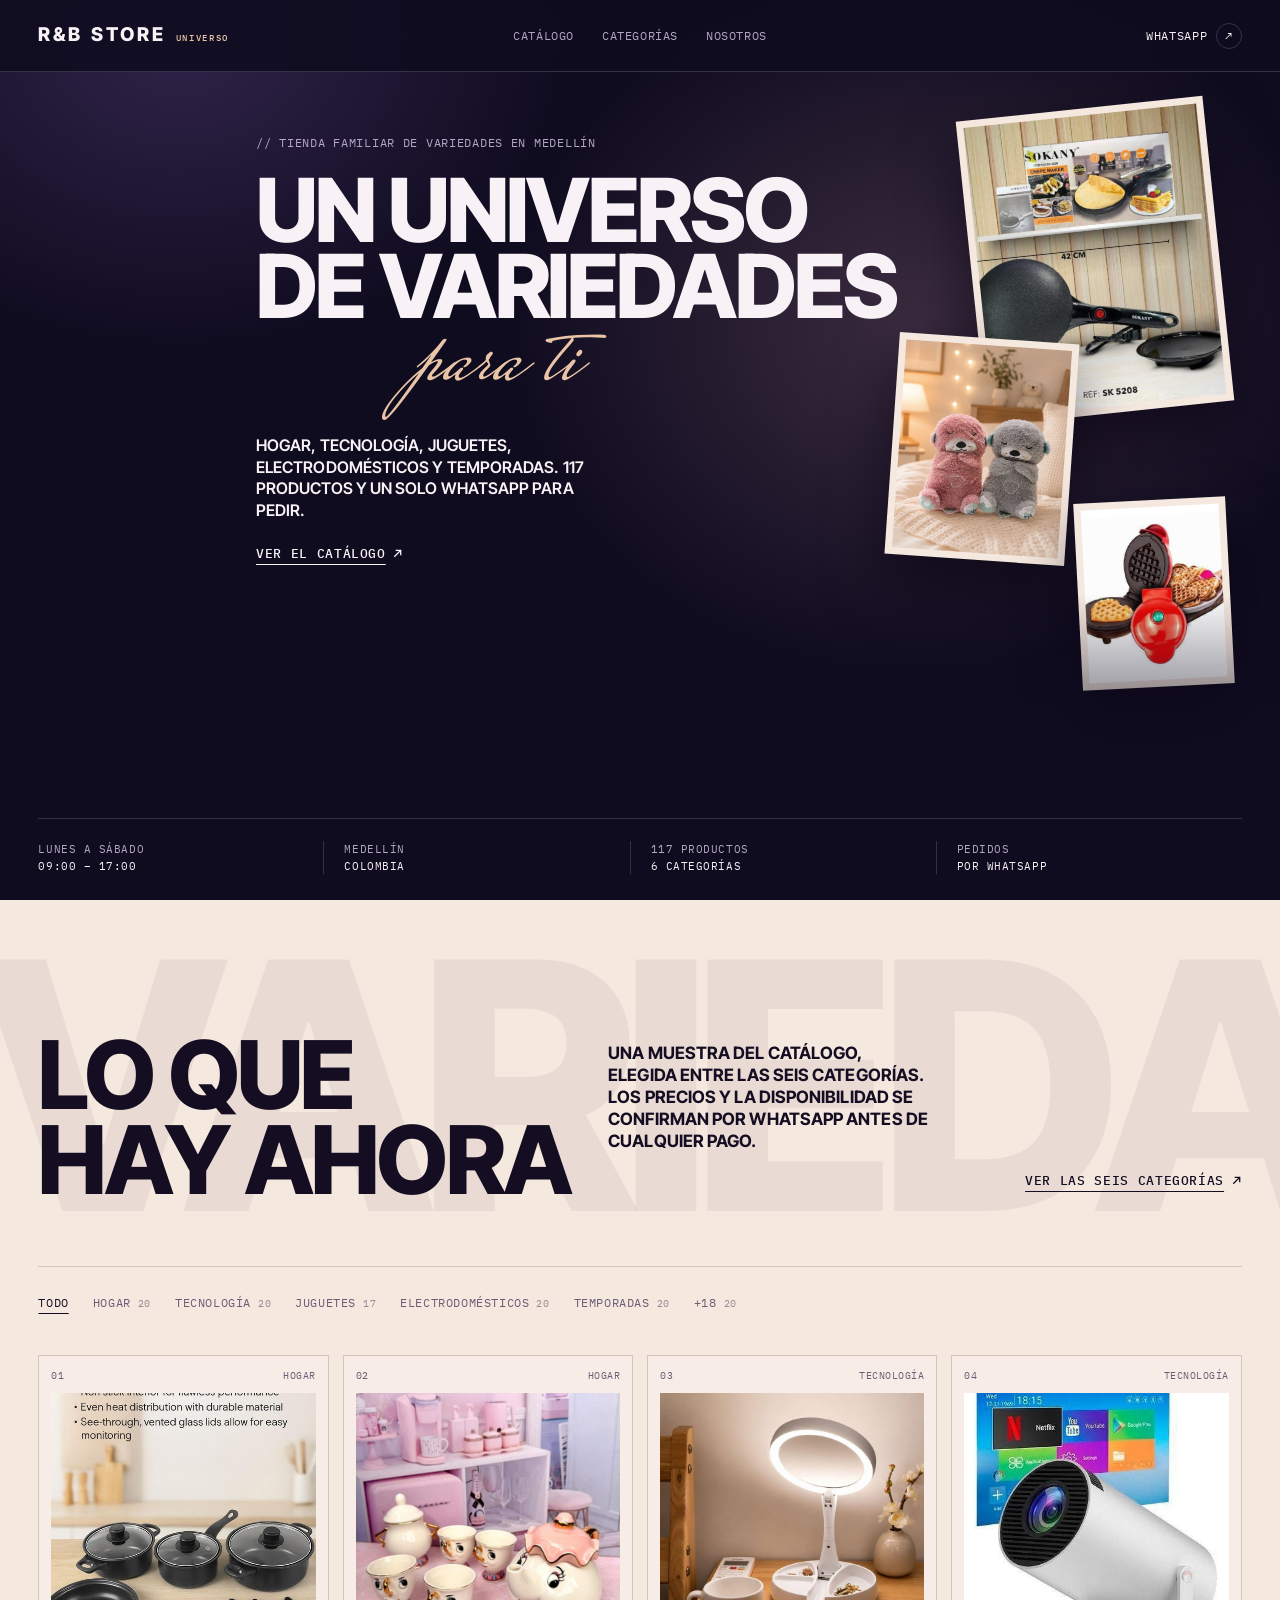
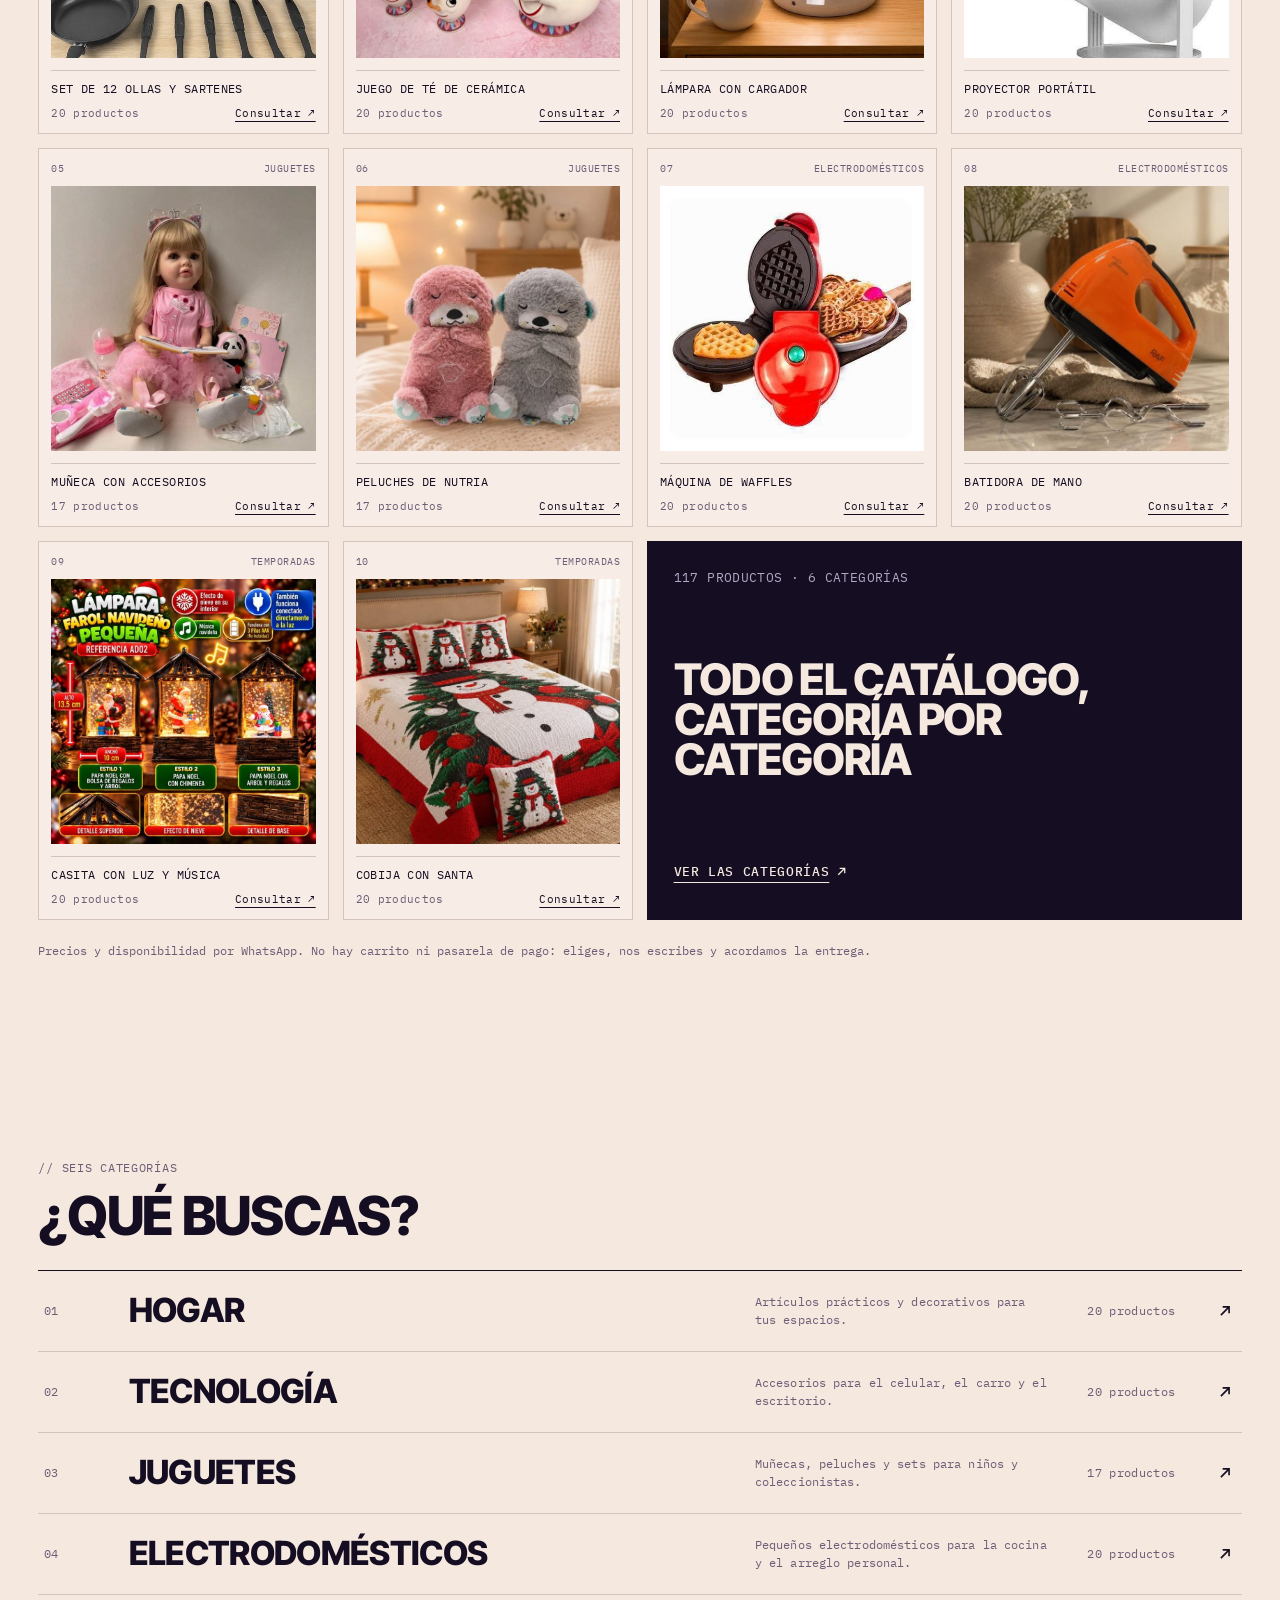
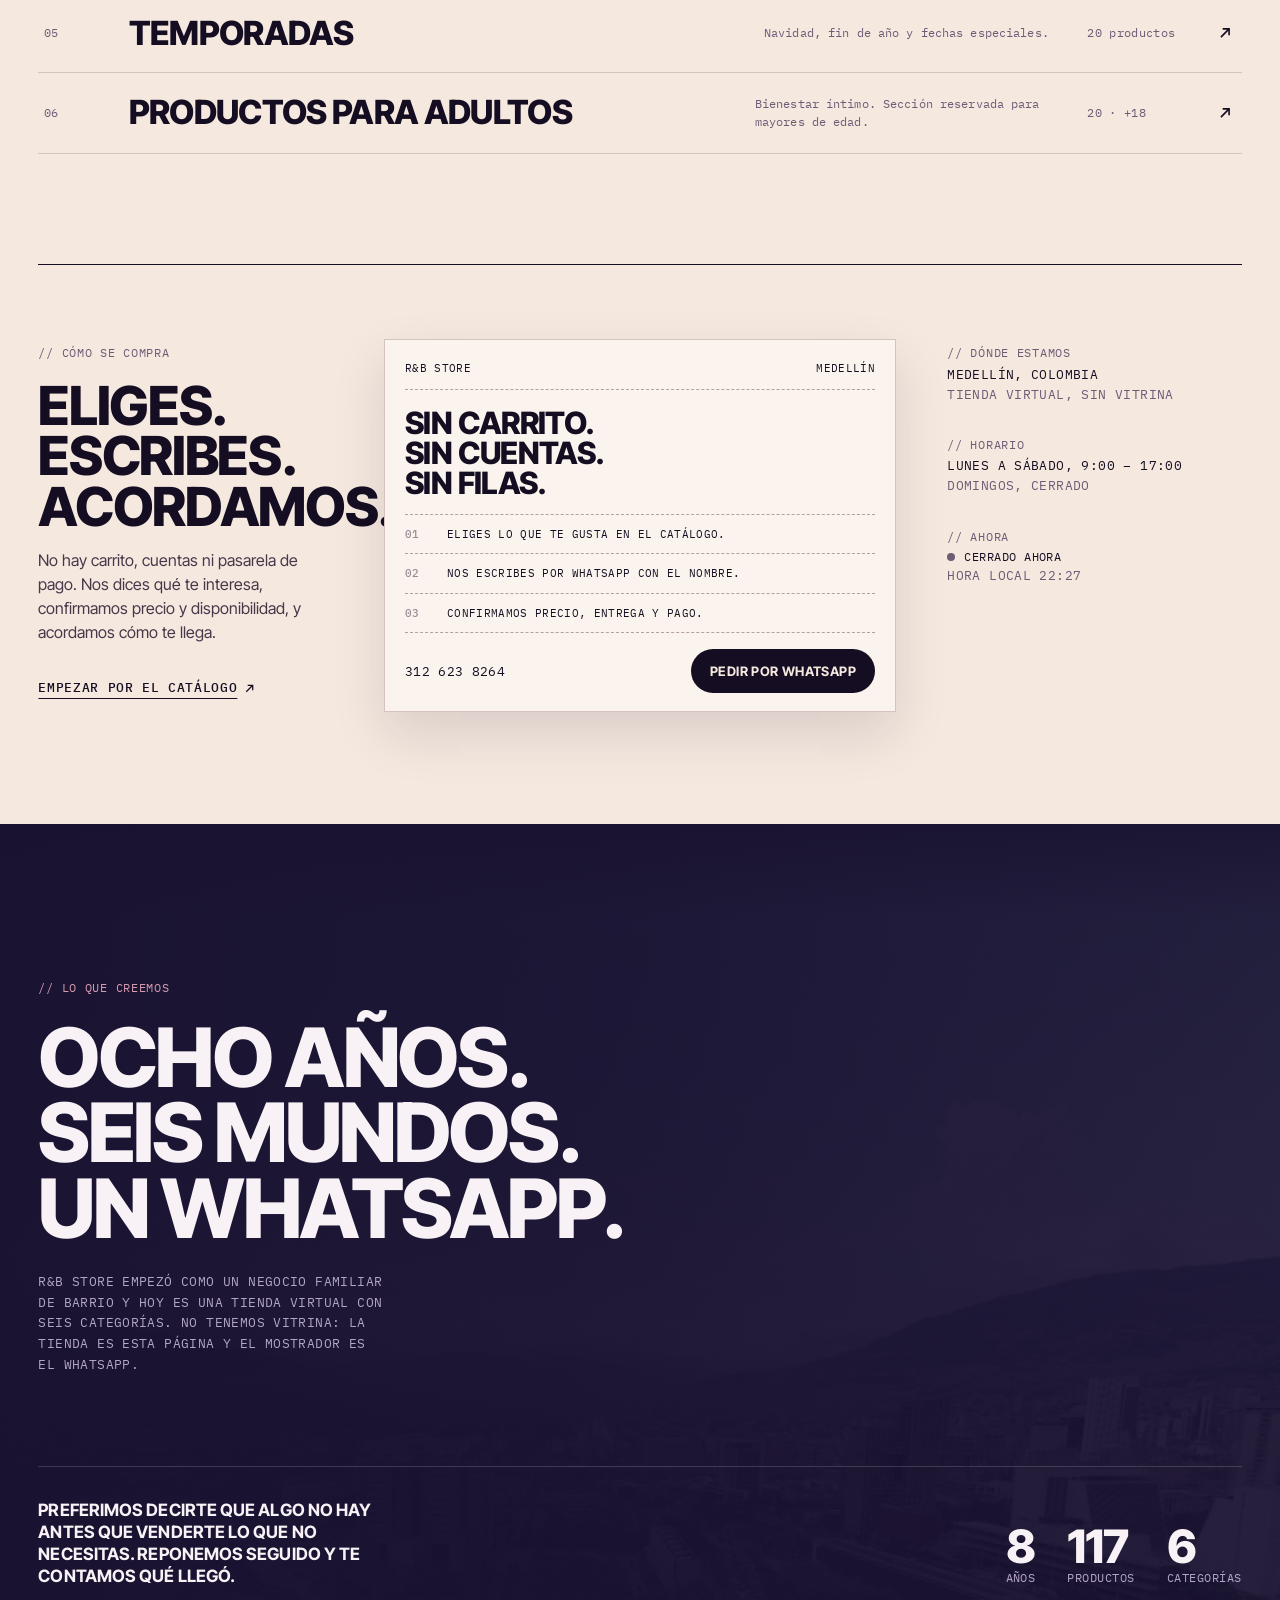
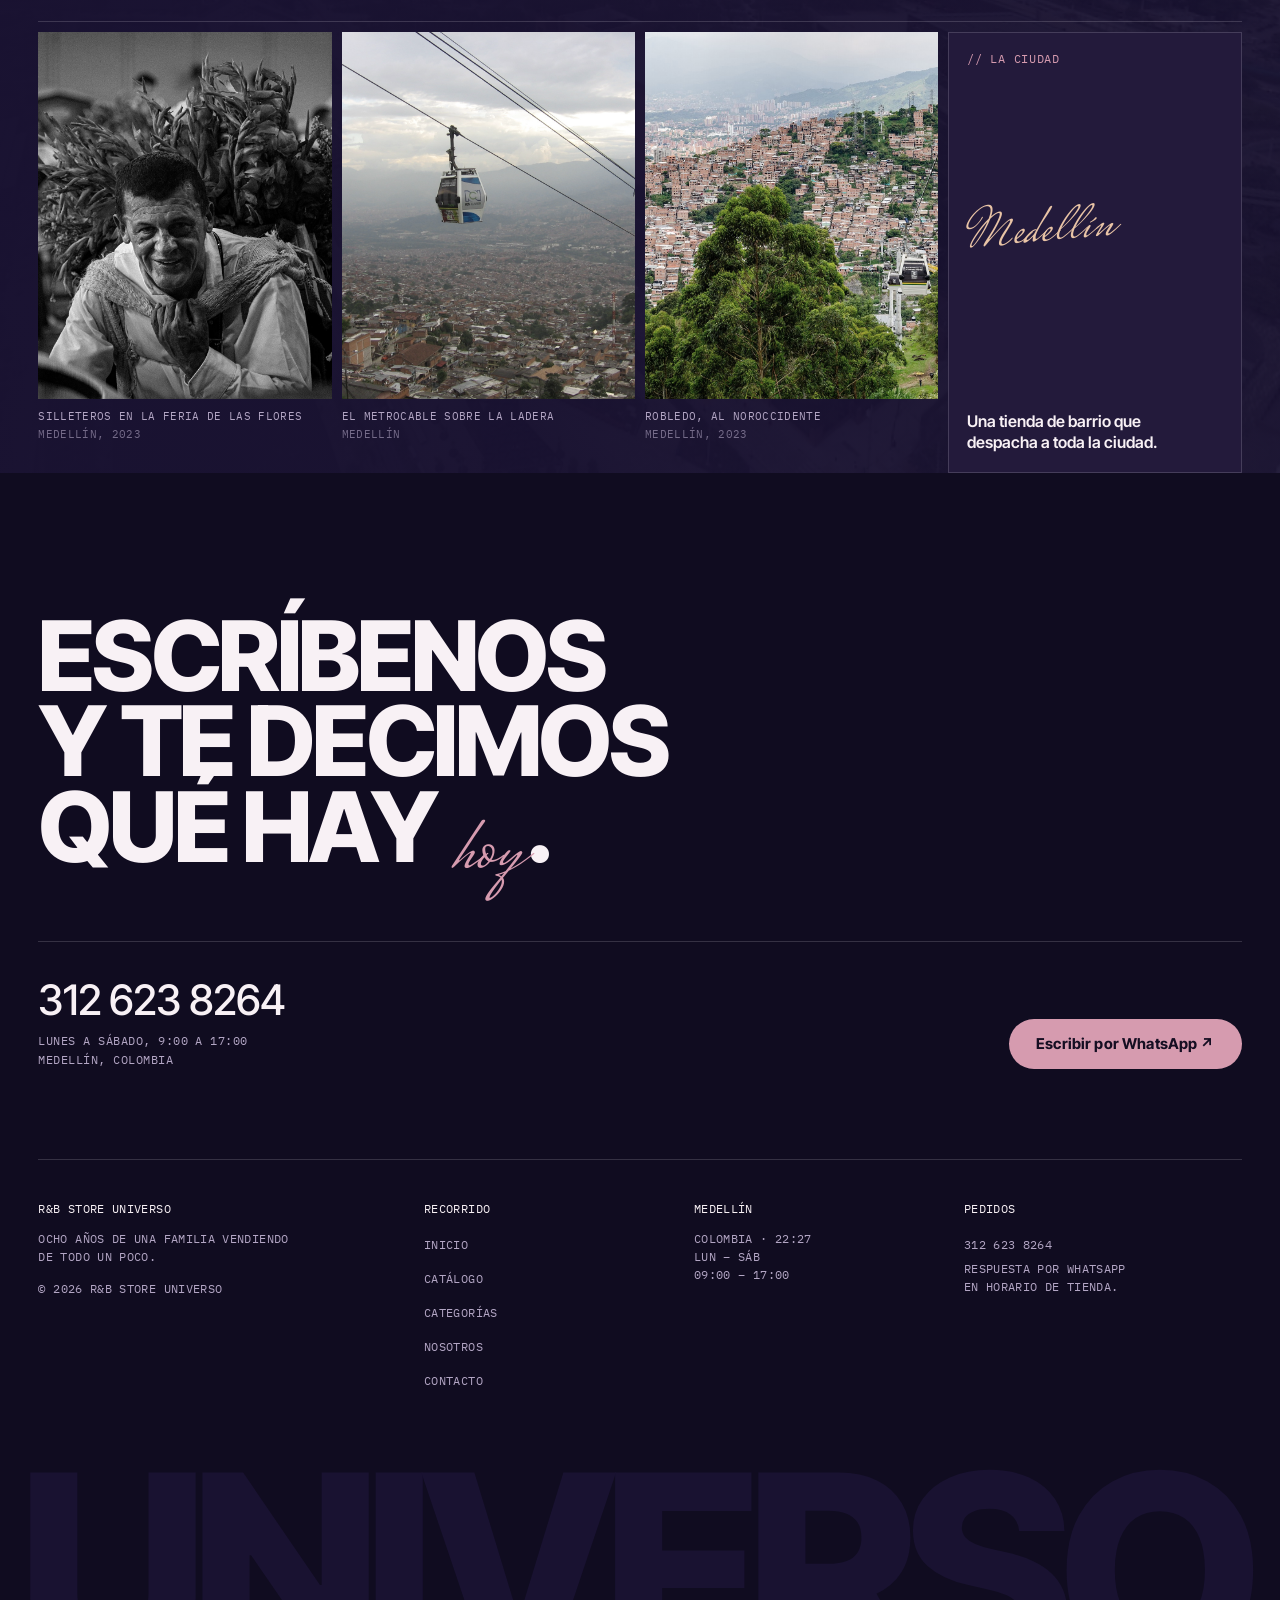
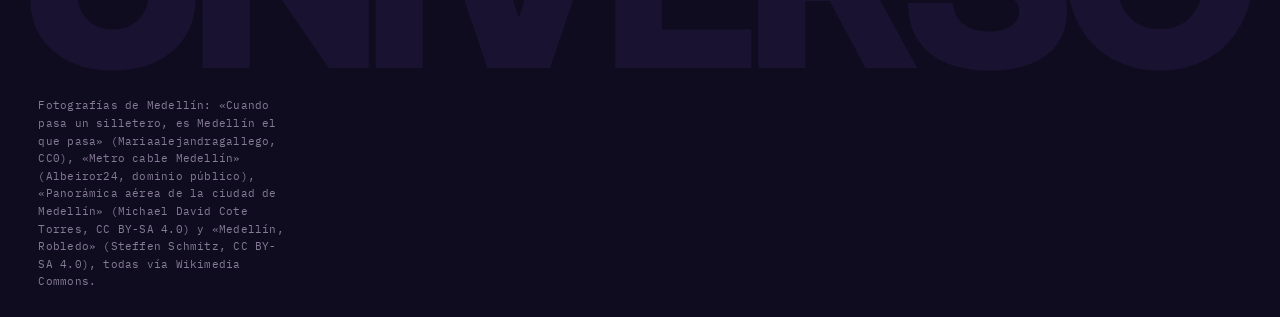
==== commit d1446070: "Rediseño editorial de la tienda, con la paleta de R&B" ====
--- a/index.html
+++ b/index.html
@@ -7,290 +7,355 @@
 <title>R&amp;B Store Universo — variedades en Medellín</title>
 <link rel="icon" href="Img/favicon.png" type="image/png">
 <meta property="og:title" content="R&amp;B Store Universo">
-<meta property="og:description" content="Tienda familiar de variedades en Medellín. Seis categorías, un solo WhatsApp.">
+<meta property="og:description" content="Un universo de variedades para ti. Seis categorías, 117 productos y un solo WhatsApp.">
 <meta property="og:image" content="Img/banner-rb-store.jpg">
 <link rel="preconnect" href="https://fonts.googleapis.com">
 <link rel="preconnect" href="https://fonts.gstatic.com" crossorigin>
-<link href="https://fonts.googleapis.com/css2?family=Hanken+Grotesk:wght@400;500&display=swap" rel="stylesheet">
+<link href="https://fonts.googleapis.com/css2?family=Inter+Tight:wght@400;500;600;700;800&family=IBM+Plex+Mono:wght@400;500&family=Mrs+Saint+Delafield&display=swap" rel="stylesheet">
 <link rel="stylesheet" href="Css/estilos.css">
-<script>document.documentElement.classList.add("js");setTimeout(function(){if(!document.documentElement.classList.contains("js-ready")){document.documentElement.classList.remove("js")}},2500)</script>
 <script src="Js/script.js" defer></script>
 </head>
 <body>
 
-<header class="bar">
-  <a class="bar-brand" href="index.html">R&amp;B Store Universo</a>
-  <nav class="bar-nav">
-    <a href="#categorias">Categorías</a>
-    <a href="#catalogo">Catálogo</a>
-    <a href="#nosotros">Nosotros</a>
-  </nav>
-  <a class="bar-action" href="https://wa.me/573126238264" data-whatsapp>WhatsApp</a>
-</header>
-
-<main>
-
-  <section class="hero" aria-labelledby="hero-title">
-    <div class="hero-top">
-      <div class="hero-lead reveal" style="--i:0">
-        <h1 id="hero-title">R&amp;B Store<br>Universo</h1>
-        <p class="hero-line reveal" style="--i:1">Tienda familiar de variedades en Medellín, con seis categorías y un solo WhatsApp.</p>
-      </div>
-      <a class="btn btn-solid reveal" style="--i:2" href="https://wa.me/573126238264" data-whatsapp>Escribir por WhatsApp</a>
-    </div>
-
-    <div class="strip-wrap reveal" style="--i:3">
-      <div class="strip" data-strip>
-        <figure data-name="Juego de cama estampado · Hogar">
-          <a href="Paginas/Hogar/index.html"><img src="Paginas/Hogar/img/producto-16.jpg" alt="Cama tendida con cobija de mariposas y fundas a juego."></a>
-        </figure>
-        <figure data-name="Máquina de palomitas · Hogar">
-          <a href="Paginas/Hogar/index.html"><img src="Paginas/Hogar/img/producto-11.jpg" alt="Máquina de palomitas roja con crispetas recién hechas."></a>
-        </figure>
-        <figure data-name="Lámpara con cargador · Tecnología">
-          <a href="Paginas/Tecnologia/index.html"><img src="Paginas/Tecnologia/img/producto-04.jpg" alt="Lámpara de escritorio con base de carga para celular."></a>
-        </figure>
-        <figure data-name="Neceser rosa · Juguetes">
-          <a href="Paginas/Juguetes/index.html"><img src="Paginas/Juguetes/img/producto-08.jpg" alt="Neceser rosado con moño sobre una mesa." loading="lazy"></a>
-        </figure>
-        <figure data-name="Cobija con Santa · Temporadas">
-          <a href="Paginas/Temporadas/index.html"><img src="Paginas/Temporadas/img/producto-14.jpg" alt="Cobija navideña con Papá Noel sobre una cama." loading="lazy"></a>
-        </figure>
-        <figure data-name="Batidora de mano · Electrodomésticos">
-          <a href="Paginas/Electrodomesticos/index.html"><img src="Paginas/Electrodomesticos/img/producto-10.jpg" alt="Batidora de mano naranja con base de apoyo." loading="lazy"></a>
-        </figure>
-        <figure data-name="Set de 12 ollas y sartenes · Hogar">
-          <a href="Paginas/Hogar/index.html"><img src="Paginas/Hogar/img/producto-02.jpg" alt="Doce ollas, sartenes y utensilios antiadherentes ordenados sobre una mesa." loading="lazy"></a>
-        </figure>
-        <figure data-name="Peluche naranja · Juguetes">
-          <a href="Paginas/Juguetes/index.html"><img src="Paginas/Juguetes/img/producto-16.jpg" alt="Peluche naranja de cara redonda sobre fondo lila." loading="lazy"></a>
-        </figure>
-        <figure data-name="Trípode para cámara · Tecnología">
-          <a href="Paginas/Tecnologia/index.html"><img src="Paginas/Tecnologia/img/producto-05.jpg" alt="Trípode negro de tres secciones con cabezal ajustable." loading="lazy"></a>
-        </figure>
-        <figure data-name="Máquina de mini waffles · Electrodomésticos">
-          <a href="Paginas/Electrodomesticos/index.html"><img src="Paginas/Electrodomesticos/img/producto-14.jpg" alt="Máquina de mini waffles negra con plato servido." loading="lazy"></a>
-        </figure>
-        <figure data-name="Camino de mesa · Temporadas">
-          <a href="Paginas/Temporadas/index.html"><img src="Paginas/Temporadas/img/producto-05.jpg" alt="Camino de mesa navideño sobre una mesa de madera." loading="lazy"></a>
-        </figure>
-        <figure data-name="Peluches de nutria · Juguetes">
-          <a href="Paginas/Juguetes/index.html"><img src="Paginas/Juguetes/img/producto-11.jpg" alt="Dos peluches de nutria abrazados sobre una cama." loading="lazy"></a>
-        </figure>
-        <figure data-name="Set de 3 recipientes · Hogar">
-          <a href="Paginas/Hogar/index.html"><img src="Paginas/Hogar/img/producto-10.jpg" alt="Tres recipientes herméticos apilados con frutas y granos." loading="lazy"></a>
-        </figure>
-      </div>
-      <p class="strip-caption" data-strip-caption>Desliza la tira para ver el catálogo.</p>
-    </div>
-
-    <div class="hero-bottom">
-      <p class="hero-hours"><b data-open>Abierto ahora</b> · Lunes a sábado, 9:00 a 17:00 · Medellín</p>
-      <a class="hero-more" href="#categorias">Ver las categorías →</a>
-    </div>
-  </section>
-
-  <section class="board-section" aria-labelledby="board-title">
-    <div class="board" data-board>
-      <div class="t t-fill t-head">
-        <h2 id="board-title">Seis mundos</h2>
-        <a href="#categorias">Ver las categorías →</a>
-      </div>
-      <div class="t"><div class="t-img" style="--c:1;--r:0"></div></div>
-      <div class="t"><div class="t-img" style="--c:2;--r:0"></div></div>
-      <div class="t"><div class="t-img" style="--c:3;--r:0"></div></div>
-      <div class="t"><div class="t-img" style="--c:4;--r:0"></div></div>
-      <div class="t t-fill t-fact bg-rose">6 categorías</div>
-
-      <div class="t"><div class="t-img" style="--c:0;--r:1"></div></div>
-      <div class="t"><div class="t-img" style="--c:1;--r:1"></div></div>
-      <div class="t"><div class="t-img" style="--c:2;--r:1"></div></div>
-      <div class="t"><div class="t-img" style="--c:3;--r:1"></div></div>
-      <div class="t"><div class="t-img" style="--c:4;--r:1"></div></div>
-      <div class="t"><div class="t-img" style="--c:5;--r:1"></div></div>
-
-      <div class="t"><div class="t-img" style="--c:0;--r:2"></div></div>
-      <div class="t"><div class="t-img" style="--c:1;--r:2"></div></div>
-      <div class="t"><div class="t-img" style="--c:2;--r:2"></div></div>
-      <div class="t"><div class="t-img" style="--c:3;--r:2"></div></div>
-      <div class="t"><div class="t-img" style="--c:4;--r:2"></div></div>
-      <div class="t"><div class="t-img" style="--c:5;--r:2"></div></div>
-
-      <div class="t t-fill t-fact bg-gold">117 productos</div>
-      <div class="t"><div class="t-img" style="--c:1;--r:3"></div></div>
-      <div class="t"><div class="t-img" style="--c:2;--r:3"></div></div>
-      <div class="t"><div class="t-img" style="--c:3;--r:3"></div></div>
-      <div class="t"><div class="t-img" style="--c:4;--r:3"></div></div>
-      <div class="t t-fill t-fact bg-lav">8 años</div>
-    </div>
-  </section>
-
-  <section class="cats" id="categorias" aria-labelledby="cats-title">
-    <div class="cats-head reveal" style="--i:0">
-      <h2 id="cats-title">Las seis categorías</h2>
-      <p>Todo lo que hay en la tienda, agrupado para que lo encuentres rápido. No hay carrito: eliges y nos escribes.</p>
-    </div>
-    <ul class="cat-list">
-      <li class="reveal" style="--i:0"><a class="cat-row" href="Paginas/Hogar/index.html">
-        <span class="dot" style="--c:var(--rose)"></span>
-        <span class="name">Hogar</span>
-        <span class="count">20 productos</span>
-        <span class="desc">Artículos prácticos y decorativos para tus espacios.</span>
-      </a></li>
-      <li class="reveal" style="--i:1"><a class="cat-row" href="Paginas/Tecnologia/index.html">
-        <span class="dot" style="--c:var(--gold)"></span>
-        <span class="name">Tecnología</span>
-        <span class="count">20 productos</span>
-        <span class="desc">Accesorios para el celular, el carro y el escritorio.</span>
-      </a></li>
-      <li class="reveal" style="--i:2"><a class="cat-row" href="Paginas/Juguetes/index.html">
-        <span class="dot" style="--c:var(--lavender)"></span>
-        <span class="name">Juguetes</span>
-        <span class="count">17 productos</span>
-        <span class="desc">Muñecas, peluches y sets para niños y coleccionistas.</span>
-      </a></li>
-      <li class="reveal" style="--i:3"><a class="cat-row" href="Paginas/Electrodomesticos/index.html">
-        <span class="dot" style="--c:var(--rose)"></span>
-        <span class="name">Electrodomésticos</span>
-        <span class="count">20 productos</span>
-        <span class="desc">Pequeños electrodomésticos para la cocina y el arreglo personal.</span>
-      </a></li>
-      <li class="reveal" style="--i:4"><a class="cat-row" href="Paginas/Temporadas/index.html">
-        <span class="dot" style="--c:var(--gold)"></span>
-        <span class="name">Temporadas</span>
-        <span class="count">20 productos</span>
-        <span class="desc">Navidad, fin de año y fechas especiales.</span>
-      </a></li>
-      <li class="reveal" style="--i:5"><a class="cat-row" href="Paginas/Adultos/index.html">
-        <span class="dot" style="--c:var(--purple)"></span>
-        <span class="name">Productos para adultos</span>
-        <span class="count">20 · +18</span>
-        <span class="desc">Bienestar íntimo. Sección reservada para mayores de edad.</span>
-      </a></li>
-    </ul>
-  </section>
-
-  <section class="row-section" id="catalogo" aria-labelledby="row-title">
-    <div class="row-head">
-      <div class="reveal" style="--i:0">
-        <h2 id="row-title">Lo que hay ahora</h2>
-        <p>Una muestra del catálogo. Los precios y la disponibilidad se confirman por WhatsApp antes de cualquier pago.</p>
-      </div>
-      <div class="row-buttons">
-        <button class="row-btn" type="button" data-row-prev aria-label="Ver productos anteriores">
-          <svg viewBox="0 0 24 24" aria-hidden="true"><path d="M15 5l-7 7 7 7" fill="none" stroke="currentColor" stroke-width="2"/></svg>
-        </button>
-        <button class="row-btn" type="button" data-row-next aria-label="Ver más productos">
-          <svg viewBox="0 0 24 24" aria-hidden="true"><path d="M9 5l7 7-7 7" fill="none" stroke="currentColor" stroke-width="2"/></svg>
-        </button>
-      </div>
-    </div>
-    <div class="row-progress" aria-hidden="true"><span data-row-progress></span></div>
-    <div class="row-track" data-row-track>
-      <a class="moment reveal" style="--i:0;--space:0px" href="Paginas/Hogar/index.html">
-        <h3>Extractor de jugos</h3>
-        <p class="meta">Hogar</p>
-        <div class="space"></div>
-        <img src="Paginas/Hogar/img/producto-01.jpg" alt="Extractor de jugos SOKANY de 800 W junto a naranjas partidas." loading="lazy">
-      </a>
-      <a class="moment reveal" style="--i:1;--space:44px" href="Paginas/Tecnologia/index.html">
-        <h3>Proyector portátil</h3>
-        <p class="meta">Tecnología</p>
-        <div class="space"></div>
-        <img src="Paginas/Tecnologia/img/producto-06.jpg" alt="Proyector portátil blanco encendido frente a una pantalla." loading="lazy">
-      </a>
-      <a class="moment reveal" style="--i:2;--space:16px" href="Paginas/Juguetes/index.html">
-        <h3>Muñeca con accesorios</h3>
-        <p class="meta">Juguetes</p>
-        <div class="space"></div>
-        <img src="Paginas/Juguetes/img/producto-01.jpg" alt="Muñeca de vestido rosa con accesorios y mascota." loading="lazy">
-      </a>
-      <a class="moment reveal" style="--i:3;--space:62px" href="Paginas/Electrodomesticos/index.html">
-        <h3>Máquina de waffles</h3>
-        <p class="meta">Electrodomésticos</p>
-        <div class="space"></div>
-        <img src="Paginas/Electrodomesticos/img/producto-12.jpg" alt="Máquina de waffles roja con waffles recién hechos." loading="lazy">
-      </a>
-      <a class="moment reveal" style="--i:4;--space:28px" href="Paginas/Temporadas/index.html">
-        <h3>Casita con luz y música</h3>
-        <p class="meta">Temporadas</p>
-        <div class="space"></div>
-        <img src="Paginas/Temporadas/img/producto-08.jpg" alt="Casita navideña iluminada con figuras y música." loading="lazy">
-      </a>
-      <a class="moment reveal" style="--i:5;--space:52px" href="Paginas/Hogar/index.html">
-        <h3>Juego de té de cerámica</h3>
-        <p class="meta">Hogar</p>
-        <div class="space"></div>
-        <img src="Paginas/Hogar/img/producto-06.jpg" alt="Juego de té de cerámica con tetera y tazas sobre una mesa rosada." loading="lazy">
-      </a>
-    </div>
-  </section>
-
-  <section class="place" id="nosotros" aria-labelledby="place-title">
-    <h2 id="place-title" class="reveal">Ocho años en Medellín</h2>
-    <p class="place-line reveal" style="--i:1">R&amp;B Store empezó como un negocio familiar de barrio y hoy es una tienda virtual con seis categorías. No tenemos vitrina: la tienda es esta página y el mostrador es el WhatsApp.</p>
-    <div class="place-grid">
-      <figure class="reveal" style="--i:0">
-        <div class="place-frame"><img src="Img/medellin/cuando-pasa-un-silletero-es-medellin-el.jpg" alt="Retrato en blanco y negro de un silletero cargado de flores." loading="lazy"><span style="--t:var(--rose)"></span></div>
-        <figcaption>Silleteros en la Feria de las Flores<span>Medellín, 2023</span></figcaption>
-      </figure>
-      <figure class="reveal" style="--i:1">
-        <div class="place-frame"><img src="Img/medellin/metro-cable-medellin.jpg" alt="Cabina del metrocable sobre la ladera de la ciudad." loading="lazy"><span style="--t:var(--gold)"></span></div>
-        <figcaption>El metrocable sobre la ladera<span>Medellín</span></figcaption>
-      </figure>
-      <figure class="reveal" style="--i:2">
-        <div class="place-frame"><img src="Img/medellin/panoramica-aerea-de-la-ciudad-de-medellin.jpg" alt="Vista aérea del valle de Medellín con el río y los edificios." loading="lazy"><span style="--t:var(--lavender)"></span></div>
-        <figcaption>El valle desde el aire<span>Medellín, 2020</span></figcaption>
-      </figure>
-      <figure class="reveal" style="--i:3">
-        <div class="place-frame"><img src="Img/medellin/medellin-robledo-2023-07-cn-02.jpg" alt="Casas escalonadas en la ladera de Robledo, con el metrocable al fondo." loading="lazy"><span style="--t:var(--cream)"></span></div>
-        <figcaption>Robledo, al noroccidente<span>Medellín, 2023</span></figcaption>
-      </figure>
-    </div>
-  </section>
-
-  <section class="close" id="contacto" aria-labelledby="close-title">
-    <div class="close-text reveal">
-      <p class="close-line" id="close-title">Escríbenos y te decimos qué hay disponible hoy.</p>
-      <a class="btn btn-solid" href="https://wa.me/573126238264" data-whatsapp>Escribir por WhatsApp</a>
-    </div>
-    <div class="close-card reveal" style="--i:1">
-      <a class="close-tel" href="https://wa.me/573126238264" data-whatsapp>312 623 8264</a>
-      <p class="close-hours">
-        <b>Lunes a sábado</b><br>9:00 a 17:00<br>Domingos no hay atención
-      </p>
-    </div>
-  </section>
-
-</main>
-
-<footer class="site-footer">
-  <div class="footer-grid">
-    <div class="ft ft-statement">
-      <p class="ft-line">Ocho años de una familia vendiendo de todo un poco.</p>
-      <p class="ft-legal">© <span data-year></span> R&amp;B Store Universo</p>
-    </div>
-    <nav class="ft ft-nav" aria-label="Pie de página">
-      <a href="index.html">Inicio</a>
+<header class="nav">
+  <div class="contenedor nav-fila">
+    <a class="logo" href="index.html">R&amp;B Store <em>Universo</em></a>
+    <nav class="nav-links" aria-label="Principal">
+      <a href="#catalogo">Catálogo</a>
       <a href="#categorias">Categorías</a>
-      <a href="#catalogo">Catálogo</a>
       <a href="#nosotros">Nosotros</a>
     </nav>
-    <div class="ft ft-place">
-      <p>Medellín, Colombia</p>
-      <p class="ft-clock" data-clock>--:--</p>
-    </div>
-    <div class="ft ft-contact">
-      <a class="ft-wa" href="https://wa.me/573126238264" data-whatsapp>312 623 8264</a>
-      <p>Lunes a sábado<br>9:00 a 17:00</p>
-    </div>
-    <div class="ft ft-word"><span>R&amp;B Store<br>Universo</span></div>
-    <a class="ft ft-invite" href="https://wa.me/573126238264" data-whatsapp>
-      <span>Escríbenos</span>
-      <svg viewBox="0 0 24 24" aria-hidden="true" focusable="false"><path d="M5 19L19 5M9 5h10v10" fill="none" stroke="currentColor" stroke-width="4"/></svg>
-    </a>
+    <div class="nav-der">
+      <a class="nav-wa" href="https://wa.me/573126238264" data-whatsapp>WhatsApp <span aria-hidden="true">↗</span></a>
+    </div>
   </div>
-  <p class="credits">Fotografías de Medellín: «Cuando pasa un silletero, es Medellín el que pasa» (Mariaalejandragallego, CC0), «Metro cable Medellín» (Albeiror24, dominio público), «Panorámica aérea de la ciudad de Medellín» (Michael David Cote Torres, CC BY-SA 4.0) y «Medellín, Robledo» (Steffen Schmitz, CC BY-SA 4.0), todas vía Wikimedia Commons.</p>
+</header>
+
+<main>
+
+  <section class="hero" aria-labelledby="hero-title">
+    <div class="contenedor hero-texto">
+      <p class="etiqueta">// Tienda familiar de variedades en Medellín</p>
+      <h1 class="hero-titulo" id="hero-title">
+        <span class="linea">Un universo</span>
+        <span class="linea">de variedades</span>
+        <span class="hero-firma">para ti</span>
+      </h1>
+      <p class="hero-lead">Hogar, tecnología, juguetes, electrodomésticos y temporadas. 117 productos y un solo WhatsApp para pedir.</p>
+      <a class="enlace" href="#catalogo">Ver el catálogo
+        <svg class="flecha" viewBox="0 0 12 12" aria-hidden="true"><path d="M2.5 9.5l7-7M4 2.5h5.5V8" fill="none" stroke="currentColor" stroke-width="1.4"/></svg>
+      </a>
+    </div>
+
+    <div class="hero-fotos">
+      <figure class="foto f1"><img src="Paginas/Hogar/img/producto-15.jpg" alt="Sartén antiadherente negro de 42 cm con su tapa." width="760" height="760"></figure>
+      <figure class="foto f2"><img src="Paginas/Juguetes/img/producto-11.jpg" alt="Dos peluches de nutria abrazados sobre una cama." width="760" height="760"></figure>
+      <figure class="foto f3"><img src="Paginas/Electrodomesticos/img/producto-12.jpg" alt="Máquina de waffles roja con waffles recién hechos." width="760" height="760"></figure>
+    </div>
+
+    <dl class="contenedor hero-datos">
+      <div><dt>Lunes a sábado</dt><dd>09:00 – 17:00</dd></div>
+      <div><dt>Medellín</dt><dd>Colombia</dd></div>
+      <div><dt>117 productos</dt><dd>6 categorías</dd></div>
+      <div><dt>Pedidos</dt><dd>Por WhatsApp</dd></div>
+    </dl>
+  </section>
+
+  <section class="tienda" id="catalogo" aria-labelledby="tienda-title">
+    <span class="trazo" aria-hidden="true">variedades</span>
+    <div class="contenedor">
+      <div class="tienda-cab">
+        <h2 class="titulo-xl" id="tienda-title">Lo que<br>hay ahora</h2>
+        <p class="parrafo-fuerte">Una muestra del catálogo, elegida entre las seis categorías. Los precios y la disponibilidad se confirman por WhatsApp antes de cualquier pago.</p>
+        <a class="enlace" href="#categorias">Ver las seis categorías
+          <svg class="flecha" viewBox="0 0 12 12" aria-hidden="true"><path d="M2.5 9.5l7-7M4 2.5h5.5V8" fill="none" stroke="currentColor" stroke-width="1.4"/></svg>
+        </a>
+      </div>
+
+      <div class="filtros" role="group" aria-label="Categorías del catálogo">
+        <a class="filtro" href="#catalogo" aria-current="page">Todo</a>
+        <a class="filtro" href="Paginas/Hogar/index.html">Hogar <b>20</b></a>
+        <a class="filtro" href="Paginas/Tecnologia/index.html">Tecnología <b>20</b></a>
+        <a class="filtro" href="Paginas/Juguetes/index.html">Juguetes <b>17</b></a>
+        <a class="filtro" href="Paginas/Electrodomesticos/index.html">Electrodomésticos <b>20</b></a>
+        <a class="filtro" href="Paginas/Temporadas/index.html">Temporadas <b>20</b></a>
+        <a class="filtro" href="Paginas/Adultos/index.html">+18 <b>20</b></a>
+      </div>
+
+      <div class="rejilla">
+
+        <a class="producto" href="Paginas/Hogar/index.html">
+          <span class="producto-fila"><span>01</span><span>Hogar</span></span>
+          <span class="producto-img"><img src="Paginas/Hogar/img/producto-02.jpg" alt="Doce ollas, sartenes y utensilios antiadherentes ordenados sobre una mesa." width="506" height="760"></span>
+          <span class="producto-nombre">Set de 12 ollas y sartenes</span>
+          <span class="producto-pie"><span>20 productos</span><em>Consultar ↗</em></span>
+        </a>
+
+        <a class="producto" href="Paginas/Hogar/index.html">
+          <span class="producto-fila"><span>02</span><span>Hogar</span></span>
+          <span class="producto-img"><img src="Paginas/Hogar/img/producto-06.jpg" alt="Juego de té de cerámica con tetera y tazas sobre una mesa rosada." width="644" height="760" loading="lazy"></span>
+          <span class="producto-nombre">Juego de té de cerámica</span>
+          <span class="producto-pie"><span>20 productos</span><em>Consultar ↗</em></span>
+        </a>
+
+        <a class="producto" href="Paginas/Tecnologia/index.html">
+          <span class="producto-fila"><span>03</span><span>Tecnología</span></span>
+          <span class="producto-img"><img src="Paginas/Tecnologia/img/producto-04.jpg" alt="Lámpara de escritorio con base de carga para celular." width="760" height="760" loading="lazy"></span>
+          <span class="producto-nombre">Lámpara con cargador</span>
+          <span class="producto-pie"><span>20 productos</span><em>Consultar ↗</em></span>
+        </a>
+
+        <a class="producto" href="Paginas/Tecnologia/index.html">
+          <span class="producto-fila"><span>04</span><span>Tecnología</span></span>
+          <span class="producto-img"><img src="Paginas/Tecnologia/img/producto-06.jpg" alt="Proyector portátil blanco encendido frente a una pantalla." width="760" height="760" loading="lazy"></span>
+          <span class="producto-nombre">Proyector portátil</span>
+          <span class="producto-pie"><span>20 productos</span><em>Consultar ↗</em></span>
+        </a>
+
+        <a class="producto" href="Paginas/Juguetes/index.html">
+          <span class="producto-fila"><span>05</span><span>Juguetes</span></span>
+          <span class="producto-img"><img src="Paginas/Juguetes/img/producto-01.jpg" alt="Muñeca de vestido rosa con accesorios y mascota." width="760" height="760" loading="lazy"></span>
+          <span class="producto-nombre">Muñeca con accesorios</span>
+          <span class="producto-pie"><span>17 productos</span><em>Consultar ↗</em></span>
+        </a>
+
+        <a class="producto" href="Paginas/Juguetes/index.html">
+          <span class="producto-fila"><span>06</span><span>Juguetes</span></span>
+          <span class="producto-img"><img src="Paginas/Juguetes/img/producto-11.jpg" alt="Dos peluches de nutria abrazados sobre una cama." width="760" height="760" loading="lazy"></span>
+          <span class="producto-nombre">Peluches de nutria</span>
+          <span class="producto-pie"><span>17 productos</span><em>Consultar ↗</em></span>
+        </a>
+
+        <a class="producto" href="Paginas/Electrodomesticos/index.html">
+          <span class="producto-fila"><span>07</span><span>Electrodomésticos</span></span>
+          <span class="producto-img"><img src="Paginas/Electrodomesticos/img/producto-12.jpg" alt="Máquina de waffles roja con waffles recién hechos." width="760" height="760" loading="lazy"></span>
+          <span class="producto-nombre">Máquina de waffles</span>
+          <span class="producto-pie"><span>20 productos</span><em>Consultar ↗</em></span>
+        </a>
+
+        <a class="producto" href="Paginas/Electrodomesticos/index.html">
+          <span class="producto-fila"><span>08</span><span>Electrodomésticos</span></span>
+          <span class="producto-img"><img src="Paginas/Electrodomesticos/img/producto-10.jpg" alt="Batidora de mano naranja con base de apoyo." width="760" height="760" loading="lazy"></span>
+          <span class="producto-nombre">Batidora de mano</span>
+          <span class="producto-pie"><span>20 productos</span><em>Consultar ↗</em></span>
+        </a>
+
+        <a class="producto" href="Paginas/Temporadas/index.html">
+          <span class="producto-fila"><span>09</span><span>Temporadas</span></span>
+          <span class="producto-img"><img src="Paginas/Temporadas/img/producto-08.jpg" alt="Casita navideña iluminada con figuras y música." width="760" height="760" loading="lazy"></span>
+          <span class="producto-nombre">Casita con luz y música</span>
+          <span class="producto-pie"><span>20 productos</span><em>Consultar ↗</em></span>
+        </a>
+
+        <a class="producto" href="Paginas/Temporadas/index.html">
+          <span class="producto-fila"><span>10</span><span>Temporadas</span></span>
+          <span class="producto-img"><img src="Paginas/Temporadas/img/producto-14.jpg" alt="Cobija navideña con Papá Noel sobre una cama." width="760" height="760" loading="lazy"></span>
+          <span class="producto-nombre">Cobija con Santa</span>
+          <span class="producto-pie"><span>20 productos</span><em>Consultar ↗</em></span>
+        </a>
+
+        <a class="producto-mas" href="#categorias">
+          <span class="dato-mono">117 productos · 6 categorías</span>
+          <strong>Todo el catálogo, categoría por categoría</strong>
+          <span class="enlace">Ver las categorías
+            <svg class="flecha" viewBox="0 0 12 12" aria-hidden="true"><path d="M2.5 9.5l7-7M4 2.5h5.5V8" fill="none" stroke="currentColor" stroke-width="1.4"/></svg>
+          </span>
+        </a>
+
+      </div>
+
+      <p class="nota-precios">Precios y disponibilidad por WhatsApp. No hay carrito ni pasarela de pago: eliges, nos escribes y acordamos la entrega.</p>
+    </div>
+  </section>
+
+  <section class="categorias" id="categorias" aria-labelledby="cat-title">
+    <div class="contenedor">
+      <div class="cat-cab">
+        <span class="etiqueta">// Seis categorías</span>
+        <h2 class="titulo-l" id="cat-title">¿Qué buscas?</h2>
+      </div>
+      <ul class="cat-lista">
+        <li><a class="cat-fila" href="Paginas/Hogar/index.html">
+          <span class="cat-num">01</span>
+          <span class="cat-nombre">Hogar</span>
+          <span class="cat-desc">Artículos prácticos y decorativos para tus espacios.</span>
+          <span class="cat-count">20 productos</span>
+          <svg viewBox="0 0 12 12" aria-hidden="true"><path d="M2.5 9.5l7-7M4 2.5h5.5V8" fill="none" stroke="currentColor" stroke-width="1.4"/></svg>
+        </a></li>
+        <li><a class="cat-fila" href="Paginas/Tecnologia/index.html">
+          <span class="cat-num">02</span>
+          <span class="cat-nombre">Tecnología</span>
+          <span class="cat-desc">Accesorios para el celular, el carro y el escritorio.</span>
+          <span class="cat-count">20 productos</span>
+          <svg viewBox="0 0 12 12" aria-hidden="true"><path d="M2.5 9.5l7-7M4 2.5h5.5V8" fill="none" stroke="currentColor" stroke-width="1.4"/></svg>
+        </a></li>
+        <li><a class="cat-fila" href="Paginas/Juguetes/index.html">
+          <span class="cat-num">03</span>
+          <span class="cat-nombre">Juguetes</span>
+          <span class="cat-desc">Muñecas, peluches y sets para niños y coleccionistas.</span>
+          <span class="cat-count">17 productos</span>
+          <svg viewBox="0 0 12 12" aria-hidden="true"><path d="M2.5 9.5l7-7M4 2.5h5.5V8" fill="none" stroke="currentColor" stroke-width="1.4"/></svg>
+        </a></li>
+        <li><a class="cat-fila" href="Paginas/Electrodomesticos/index.html">
+          <span class="cat-num">04</span>
+          <span class="cat-nombre">Electrodomésticos</span>
+          <span class="cat-desc">Pequeños electrodomésticos para la cocina y el arreglo personal.</span>
+          <span class="cat-count">20 productos</span>
+          <svg viewBox="0 0 12 12" aria-hidden="true"><path d="M2.5 9.5l7-7M4 2.5h5.5V8" fill="none" stroke="currentColor" stroke-width="1.4"/></svg>
+        </a></li>
+        <li><a class="cat-fila" href="Paginas/Temporadas/index.html">
+          <span class="cat-num">05</span>
+          <span class="cat-nombre">Temporadas</span>
+          <span class="cat-desc">Navidad, fin de año y fechas especiales.</span>
+          <span class="cat-count">20 productos</span>
+          <svg viewBox="0 0 12 12" aria-hidden="true"><path d="M2.5 9.5l7-7M4 2.5h5.5V8" fill="none" stroke="currentColor" stroke-width="1.4"/></svg>
+        </a></li>
+        <li><a class="cat-fila" href="Paginas/Adultos/index.html">
+          <span class="cat-num">06</span>
+          <span class="cat-nombre">Productos para adultos</span>
+          <span class="cat-desc">Bienestar íntimo. Sección reservada para mayores de edad.</span>
+          <span class="cat-count">20 · +18</span>
+          <svg viewBox="0 0 12 12" aria-hidden="true"><path d="M2.5 9.5l7-7M4 2.5h5.5V8" fill="none" stroke="currentColor" stroke-width="1.4"/></svg>
+        </a></li>
+      </ul>
+    </div>
+  </section>
+
+  <section class="como" id="como" aria-labelledby="como-title">
+    <div class="contenedor como-grid">
+      <div>
+        <span class="etiqueta">// Cómo se compra</span>
+        <h2 class="titulo-l" id="como-title" style="margin-top:16px">Eliges.<br>Escribes.<br>Acordamos.</h2>
+        <p class="como-lead">No hay carrito, cuentas ni pasarela de pago. Nos dices qué te interesa, confirmamos precio y disponibilidad, y acordamos cómo te llega.</p>
+        <a class="enlace" href="#catalogo">Empezar por el catálogo
+          <svg class="flecha" viewBox="0 0 12 12" aria-hidden="true"><path d="M2.5 9.5l7-7M4 2.5h5.5V8" fill="none" stroke="currentColor" stroke-width="1.4"/></svg>
+        </a>
+      </div>
+
+      <div class="tiquete">
+        <div class="tiquete-cab"><span>R&amp;B Store</span><span>Medellín</span></div>
+        <p class="tiquete-frase">Sin carrito.<br>Sin cuentas.<br>Sin filas.</p>
+        <ol class="pasos">
+          <li><b>01</b><span>Eliges lo que te gusta en el catálogo.</span></li>
+          <li><b>02</b><span>Nos escribes por WhatsApp con el nombre.</span></li>
+          <li><b>03</b><span>Confirmamos precio, entrega y pago.</span></li>
+        </ol>
+        <div class="tiquete-pie">
+          <span class="tiquete-tel">312 623 8264</span>
+          <a class="btn" href="https://wa.me/573126238264" data-whatsapp>Pedir por WhatsApp</a>
+        </div>
+      </div>
+
+      <div class="visita">
+        <div>
+          <span class="etiqueta">// Dónde estamos</span>
+          <p class="dato-mono">Medellín, Colombia</p>
+          <p class="dato-mono" style="color:var(--soft)">Tienda virtual, sin vitrina</p>
+        </div>
+        <div>
+          <span class="etiqueta">// Horario</span>
+          <p class="dato-mono">Lunes a sábado, 9:00 – 17:00</p>
+          <p class="dato-mono" style="color:var(--soft)">Domingos, cerrado</p>
+        </div>
+        <div>
+          <span class="etiqueta">// Ahora</span>
+          <p class="estado-promo"><i data-open-dot></i><span data-open>Abierto ahora</span></p>
+          <p class="dato-mono" style="color:var(--soft)">Hora local <span data-clock>--:--</span></p>
+        </div>
+      </div>
+    </div>
+  </section>
+
+  <section class="creencias" id="nosotros" aria-labelledby="creencias-title">
+    <div class="contenedor">
+      <div class="creencias-texto">
+        <span class="etiqueta">// Lo que creemos</span>
+        <h2 class="creencias-titulo" id="creencias-title">
+          <span>Ocho años.</span>
+          <span>Seis mundos.</span>
+          <span>Un WhatsApp.</span>
+        </h2>
+        <p class="creencias-sub">R&amp;B Store empezó como un negocio familiar de barrio y hoy es una tienda virtual con seis categorías. No tenemos vitrina: la tienda es esta página y el mostrador es el WhatsApp.</p>
+      </div>
+
+      <div class="creencias-filo">
+        <p class="parrafo-fuerte">Preferimos decirte que algo no hay antes que venderte lo que no necesitas. Reponemos seguido y te contamos qué llegó.</p>
+        <div class="creencias-datos">
+          <div><b>8</b>años</div>
+          <div><b>117</b>productos</div>
+          <div><b>6</b>categorías</div>
+        </div>
+      </div>
+
+      <div class="ciudad">
+        <figure>
+          <img src="Img/medellin/cuando-pasa-un-silletero-es-medellin-el.jpg" alt="Retrato en blanco y negro de un silletero cargado de flores." loading="lazy">
+          <figcaption>Silleteros en la Feria de las Flores<span>Medellín, 2023</span></figcaption>
+        </figure>
+        <figure>
+          <img src="Img/medellin/metro-cable-medellin.jpg" alt="Cabina del metrocable sobre la ladera de la ciudad." loading="lazy">
+          <figcaption>El metrocable sobre la ladera<span>Medellín</span></figcaption>
+        </figure>
+        <figure>
+          <img src="Img/medellin/medellin-robledo-2023-07-cn-02.jpg" alt="Casas escalonadas en la ladera de Robledo, con el metrocable al fondo." loading="lazy">
+          <figcaption>Robledo, al noroccidente<span>Medellín, 2023</span></figcaption>
+        </figure>
+        <div class="ciudad-tile">
+          <span class="etiqueta">// La ciudad</span>
+          <span class="ciudad-script" aria-hidden="true">Medellín</span>
+          <p>Una tienda de barrio que despacha a toda la ciudad.</p>
+        </div>
+      </div>
+    </div>
+  </section>
+
+  <section class="cierre" id="contacto" aria-labelledby="cierre-title">
+    <div class="contenedor">
+      <p class="cierre-linea" id="cierre-title">Escríbenos<br>y te decimos<br>qué hay <span class="firma">hoy</span>.</p>
+      <div class="cierre-pie">
+        <div>
+          <a class="cierre-tel" href="https://wa.me/573126238264" data-whatsapp>312 623 8264</a>
+          <p class="cierre-horario">Lunes a sábado, 9:00 a 17:00<br>Medellín, Colombia</p>
+        </div>
+        <a class="btn btn-rosa" href="https://wa.me/573126238264" data-whatsapp>Escribir por WhatsApp ↗</a>
+      </div>
+    </div>
+  </section>
+
+</main>
+
+<footer class="pie">
+  <div class="contenedor">
+    <div class="pie-grid">
+      <div>
+        <h3>R&amp;B Store Universo</h3>
+        <p>Ocho años de una familia vendiendo de todo un poco.</p>
+        <p style="margin-top:14px">© <span data-year>2026</span> R&amp;B Store Universo</p>
+      </div>
+      <nav aria-label="Pie de página">
+        <h3>Recorrido</h3>
+        <ul>
+          <li><a href="index.html">Inicio</a></li>
+          <li><a href="#catalogo">Catálogo</a></li>
+          <li><a href="#categorias">Categorías</a></li>
+          <li><a href="#nosotros">Nosotros</a></li>
+          <li><a href="#contacto">Contacto</a></li>
+        </ul>
+      </nav>
+      <div>
+        <h3>Medellín</h3>
+        <p>Colombia · <span data-clock>--:--</span></p>
+        <p>Lun – Sáb<br>09:00 – 17:00</p>
+      </div>
+      <div>
+        <h3>Pedidos</h3>
+        <p><a href="https://wa.me/573126238264" data-whatsapp>312 623 8264</a></p>
+        <p>Respuesta por WhatsApp<br>en horario de tienda.</p>
+      </div>
+    </div>
+    <span class="pie-word" aria-hidden="true">Universo</span>
+    <p class="creditos">Fotografías de Medellín: «Cuando pasa un silletero, es Medellín el que pasa» (Mariaalejandragallego, CC0), «Metro cable Medellín» (Albeiror24, dominio público), «Panorámica aérea de la ciudad de Medellín» (Michael David Cote Torres, CC BY-SA 4.0) y «Medellín, Robledo» (Steffen Schmitz, CC BY-SA 4.0), todas vía Wikimedia Commons.</p>
+  </div>
 </footer>
 
 </body>
--- a/Css/estilos.css
+++ b/Css/estilos.css
@@ -1,427 +1,1357 @@
-/* R&B Store Universo — hoja de estilos única.
-   Paleta original: noche #100c20, morado #302044, rosa #d69baf, rose gold #e9c4a6. */
-
-:root{
-  --bg:#100c20;
-  --surface:#191231;
-  --tile:#231a3b;
-  --tile-2:#2e2149;
-  --purple:#302044;
-  --ink:#f8f1f5;
-  --muted:#b3a6c4;
-  --rose:#d69baf;
-  --gold:#e9c4a6;
-  --lavender:#d8d1e9;
-  --cream:#f5e8df;
-  --on-bright:#150e22;
-
-  --margin:clamp(18px,2vw,32px);
-  --gap:8px;
-
-  --step-small:1rem;
-  --step-body:clamp(1.0625rem,1rem + .25vw,1.1875rem);
-  --step-lead:clamp(1.25rem,1.1rem + .7vw,1.625rem);
-  --step-head:clamp(1.75rem,1.2rem + 3vw,3.25rem);
-  --step-display:clamp(2.6rem,7vw,6.5rem);
-}
-
-*,*::before,*::after{box-sizing:border-box;margin:0;padding:0}
-html{-webkit-text-size-adjust:100%}
-body{
-  background:var(--bg);
-  color:var(--ink);
-  font-family:"Hanken Grotesk","Helvetica Neue",Arial,sans-serif;
-  font-size:var(--step-body);
-  font-weight:400;
-  line-height:1.55;
-  letter-spacing:-.005em;
-  overflow-x:hidden;
-}
-img{display:block;max-width:100%;height:auto}
-a{color:inherit;text-decoration:none}
-button{font:inherit;color:inherit;background:none;border:0;cursor:pointer}
-:focus-visible{outline:2px solid var(--rose);outline-offset:3px}
-::selection{background:var(--rose);color:var(--on-bright)}
-
-h1,h2,h3{font-weight:500;line-height:1;letter-spacing:-.04em}
-h2{font-size:var(--step-head)}
-
-/* ---------- Botones ---------- */
-.btn{
-  display:inline-flex;align-items:center;justify-content:center;
-  min-height:48px;padding:0 22px;
-  font-size:var(--step-body);font-weight:500;
-  transition:background-color .2s ease,color .2s ease,transform .2s ease;
-}
-.btn-solid{background:var(--rose);color:var(--on-bright)}
-.btn-solid:hover{background:var(--gold)}
-.btn-solid:active{transform:translateY(1px)}
-.btn-ghost{background:var(--tile-2);color:var(--ink)}
-.btn-ghost:hover{background:var(--purple)}
-
-/* ---------- Barra superior ---------- */
-.bar{
-  display:flex;align-items:center;gap:clamp(16px,3vw,48px);
-  padding:20px var(--margin);
-  position:relative;z-index:5;
-}
-.bar-brand{font-size:var(--step-small);font-weight:500;letter-spacing:-.02em;white-space:nowrap}
-.bar-nav{display:flex;gap:clamp(14px,2.4vw,34px);margin-left:auto;font-size:var(--step-small);color:var(--muted)}
-.bar-nav a{transition:color .2s ease}
-.bar-nav a:hover{color:var(--ink)}
-.bar-action{font-size:var(--step-small);font-weight:500;color:var(--rose);transition:color .2s ease}
-.bar-action:hover{color:var(--gold)}
-
-/* ---------- Portada: la tira de fotos ---------- */
-.hero{
-  min-height:calc(100svh - 72px);
-  display:flex;flex-direction:column;justify-content:space-between;
-  padding-block:clamp(20px,4vh,52px);
-  gap:clamp(20px,4vh,48px);
-}
-.hero-top,.hero-bottom{padding-inline:var(--margin)}
-.hero-top{display:flex;align-items:flex-start;justify-content:space-between;gap:32px}
-.hero h1{
-  font-size:var(--step-display);
-  line-height:.88;letter-spacing:-.05em;
-  max-width:12ch;
-}
-.hero-line{max-width:34ch;font-size:var(--step-lead);margin-top:clamp(18px,3vh,34px);color:var(--muted)}
-.hero-top .btn{margin-top:4px}
-.hero-bottom{display:flex;align-items:flex-end;justify-content:space-between;gap:24px}
-.hero-hours{font-size:var(--step-small);color:var(--muted)}
-.hero-hours b{font-weight:500;color:var(--ink)}
-
-.strip-wrap{width:100%}
-.strip{
-  display:flex;gap:10px;
-  height:clamp(180px,34vh,340px);
-  overflow-x:auto;overscroll-behavior-x:contain;
-  scroll-snap-type:x proximity;
-  scrollbar-width:none;
-  padding-inline:var(--margin);
-  scroll-padding-inline:var(--margin);
-}
-.strip::-webkit-scrollbar{display:none}
-.strip figure{flex:0 0 auto;height:100%;margin:0;scroll-snap-align:start}
-.strip img{
-  height:100%;width:auto;max-width:70vw;object-fit:cover;
-  filter:brightness(.72);
-  transition:filter .5s ease,transform .6s ease;
-}
-.strip figure:hover img,
-.strip figure.near img{filter:brightness(1)}
-.strip-caption{
-  padding:14px var(--margin) 0;
-  font-size:var(--step-small);color:var(--muted);
-  transition:color .3s ease;
-}
-.hero-more{font-size:var(--step-small);color:var(--rose)}
-.hero-more:hover{color:var(--gold)}
-
-/* ---------- Tablero (una foto cortada en 24 fichas) ---------- */
-.board-section{padding:clamp(60px,10vh,140px) 0}
-.board{
-  display:grid;grid-template-columns:repeat(6,1fr);
-  gap:var(--gap);padding-inline:var(--margin);
-}
-.t{position:relative;aspect-ratio:1;overflow:hidden;background:var(--surface)}
-.t-img{
-  position:absolute;inset:0;
-  background-image:url("../Img/logo-board.jpg");
-  background-size:600% 400%;
-  background-position:calc(var(--c) * 20%) calc(var(--r) * 33.3333%);
-  transform:scale(1);
-  transition:transform .7s cubic-bezier(.2,.7,.2,1);
-}
-.t:hover .t-img{transform:scale(1.08)}
-.t-fill{display:flex;flex-direction:column;justify-content:flex-start;padding:16px}
-.t-head{background:var(--cream);color:var(--on-bright)}
-.t-head h2{font-size:var(--step-lead);line-height:.95;letter-spacing:-.045em}
-.t-head a{
-  margin-top:auto;font-size:var(--step-small);font-weight:500;
-  display:inline-flex;align-items:center;gap:8px;
-}
-.t-head a:hover{text-decoration:underline;text-underline-offset:4px}
-.t-fact{justify-content:flex-end;font-size:var(--step-lead);line-height:1.2;font-weight:500}
-.t-fact.bg-rose{background:var(--rose);color:var(--on-bright)}
-.t-fact.bg-gold{background:var(--gold);color:var(--on-bright)}
-.t-fact.bg-lav{background:var(--lavender);color:var(--on-bright)}
-
-/* ---------- Categorías (lista de filas) ---------- */
-.cats{
-  padding:clamp(60px,10vh,140px) var(--margin);
-  display:grid;grid-template-columns:1fr minmax(0,520px);
-  gap:clamp(32px,7vw,120px);align-items:start;
-}
-.cats-head{max-width:30ch}
-.cats-head h2{margin-bottom:20px}
-.cats-head p{color:var(--muted)}
-.cat-list{list-style:none}
-.cat-list li + li{margin-top:22px}
-.cat-row{
-  display:grid;grid-template-columns:16px 1fr auto;
-  column-gap:10px;align-items:baseline;
-  padding-block:6px;
-  transition:color .2s ease;
-}
-.cat-row .dot{width:9px;height:9px;background:var(--c);align-self:center;border-radius:50%}
-.cat-row .name{font-size:var(--step-body);font-weight:500}
-.cat-row .desc{grid-column:2;font-size:var(--step-small);color:var(--muted);margin-top:2px}
-.cat-row .count{
-  font-size:var(--step-small);color:var(--muted);
-  font-variant-numeric:tabular-nums;white-space:nowrap;
-}
-.cat-row:hover .name{color:var(--gold)}
-.cat-row:hover .dot{transform:scale(1.5)}
-.cat-row .dot{transition:transform .25s ease}
-
-/* ---------- Fila arrastrable: el catálogo en fotos ---------- */
-.row-section{padding:clamp(60px,10vh,140px) 0}
-.row-head{
-  display:flex;align-items:flex-end;justify-content:space-between;
-  gap:24px;padding-inline:var(--margin);margin-bottom:22px;
-}
-.row-head h2{margin-bottom:14px}
-.row-head p{color:var(--muted);max-width:46ch}
-.row-buttons{display:flex;gap:8px;flex:none}
-.row-btn{
-  width:48px;height:48px;background:var(--tile);color:var(--ink);
-  display:grid;place-items:center;transition:background-color .2s ease;
-}
-.row-btn:hover{background:var(--tile-2)}
-.row-btn svg{width:18px;height:18px}
-.row-progress{
-  height:6px;margin:0 var(--margin) 26px;background:var(--tile);
-  overflow:hidden;
-}
-.row-progress span{display:block;height:100%;width:25%;background:var(--ink);transition:width .15s linear}
-.row-track{
-  display:flex;gap:32px;overflow-x:auto;
-  scroll-snap-type:x mandatory;scroll-padding-inline:var(--margin);
-  padding-inline:var(--margin);padding-bottom:4px;
-  scrollbar-width:none;overscroll-behavior-x:contain;
-}
-.row-track::-webkit-scrollbar{display:none}
-.moment{
-  flex:0 0 clamp(220px,22vw,290px);scroll-snap-align:start;
-  display:flex;flex-direction:column;
-}
-.moment h3{font-size:var(--step-body);font-weight:500;line-height:1.2;letter-spacing:-.01em}
-.moment .meta{font-size:var(--step-small);color:var(--muted);margin-top:6px}
-.moment .space{height:var(--space,0px)}
-.moment img{
-  width:100%;aspect-ratio:4/5;object-fit:cover;
-  filter:brightness(.92);transition:filter .4s ease,transform .6s ease;
-}
-.moment:hover img{filter:brightness(1)}
-
-/* ---------- Medellín ---------- */
-.place{padding:clamp(60px,10vh,140px) var(--margin)}
-.place h2{max-width:16ch;margin-bottom:clamp(18px,3vh,30px)}
-.place-line{max-width:58ch;color:var(--muted);margin-bottom:clamp(36px,6vh,72px)}
-.place-grid{display:grid;grid-template-columns:repeat(4,1fr);gap:12px}
-.place-grid figure{margin:0}
-.place-frame{position:relative;overflow:hidden}
-.place-frame img{
-  width:100%;aspect-ratio:4/5;object-fit:cover;
-  filter:grayscale(1) contrast(1.06);
-  animation:drift 22s ease-in-out infinite alternate;
-}
-.place-frame span{
-  position:absolute;inset:0;mix-blend-mode:color;opacity:.55;
-  background:var(--t);
-}
-.place-grid figcaption{margin-top:10px;font-size:var(--step-small);line-height:1.35}
-.place-grid figcaption span{display:block;color:var(--muted)}
-@keyframes drift{from{transform:scale(1)}to{transform:scale(1.06)}}
-
-/* ---------- Cierre ---------- */
-.close{
-  padding:clamp(90px,14vh,180px) var(--margin) clamp(80px,16vh,160px);
-  display:grid;grid-template-columns:minmax(0,1fr) minmax(0,520px);
-  align-items:start;gap:clamp(32px,5vw,80px);
-}
-.close-text{max-width:30ch}
-.close-line{font-size:var(--step-lead);line-height:1.3;letter-spacing:-.02em;margin-bottom:24px}
-.close-card{
-  background:var(--tile);padding:clamp(20px,2.4vw,32px);
-  display:flex;flex-direction:column;gap:8px;min-height:300px;
-}
-.close-tel{font-size:var(--step-head);font-weight:500;line-height:.95;letter-spacing:-.04em;margin-top:auto}
-.close-tel:hover{color:var(--gold)}
-.close-hours{font-size:var(--step-small);color:var(--muted);line-height:1.7}
-.close-hours b{font-weight:500;color:var(--ink)}
-
-/* ---------- Pie: fichas ---------- */
-.site-footer{padding-bottom:24px}
-.footer-grid{
-  display:grid;grid-template-columns:repeat(12,1fr);gap:8px;
-  padding-inline:var(--margin);
-}
-.ft{padding:20px;display:flex;flex-direction:column}
-.ft-statement{grid-column:1/5;min-height:220px}
-.ft-nav{grid-column:5/8;min-height:220px;background:var(--tile)}
-.ft-nav a{font-size:var(--step-body);color:var(--ink);padding:2px 0}
-.ft-nav a:hover{color:var(--gold)}
-.ft-place{grid-column:8/10;min-height:220px;background:var(--surface);gap:10px}
-.ft-contact{grid-column:10/13;min-height:220px;background:var(--tile-2)}
-.ft-line{font-size:var(--step-lead);line-height:1.15;letter-spacing:-.03em;max-width:20ch}
-.ft-legal{font-size:var(--step-small);color:var(--muted);margin-top:auto}
-.ft-place p{font-size:var(--step-small);color:var(--muted)}
-.ft-clock{font-size:var(--step-lead);color:var(--ink);font-variant-numeric:tabular-nums}
-.ft-wa{font-size:var(--step-lead);font-weight:500;letter-spacing:-.02em}
-.ft-wa:hover{color:var(--gold)}
-.ft-contact p{font-size:var(--step-small);color:var(--muted);margin-top:auto}
-.ft-word{grid-column:1/9;min-height:320px;background:var(--ink);color:var(--on-bright);justify-content:center}
-.ft-word span{
-  font-size:var(--step-display);font-weight:500;
-  line-height:.88;letter-spacing:-.05em;
-}
-.ft-invite{
-  grid-column:9/13;min-height:320px;background:var(--rose);color:var(--on-bright);
-  justify-content:space-between;
-}
-.ft-invite span{font-size:var(--step-head);font-weight:500;line-height:1;letter-spacing:-.035em}
-.ft-invite svg{width:34px;height:34px;align-self:flex-end;transition:transform .3s ease}
-.ft-invite:hover svg{transform:translate(4px,-4px)}
-.credits{
-  padding:22px var(--margin) 0;font-size:var(--step-small);color:var(--muted);
-  max-width:68ch;
-}
-
-/* ---------- Página de categoría ---------- */
-.cat-head{padding:clamp(40px,7vh,90px) var(--margin) clamp(28px,4vh,52px)}
-.cat-head h1{font-size:var(--step-display);line-height:.9;letter-spacing:-.05em}
-.cat-line{font-size:var(--step-lead);max-width:40ch;margin-top:20px}
-.cat-note{font-size:var(--step-small);color:var(--muted);margin-top:14px}
-.cat-btn{margin-top:26px}
-
-.sheet{
-  display:flex;flex-wrap:wrap;align-items:flex-start;
-  gap:10px 8px;padding:0 var(--margin) clamp(60px,10vh,120px);
-}
-.frame{margin:0}
-.frame-pick{position:relative;display:block;padding:0;line-height:0}
-.frame-pick img{
-  height:clamp(150px,17vw,225px);width:auto;max-width:340px;
-  object-fit:cover;
-  transition:filter .3s ease,opacity .3s ease;
-}
-.frame-pick:hover img{filter:brightness(1.12)}
-.frame-mark{
-  position:absolute;top:8px;right:8px;width:22px;height:22px;
-  background:rgba(16,12,32,.55);
-  display:grid;place-items:center;
-  transition:background-color .2s ease;
-}
-.frame-mark::after{
-  content:"";width:10px;height:10px;background:transparent;
-  transition:background-color .2s ease;
-}
-.frame-pick[aria-pressed="true"] .frame-mark{background:var(--rose)}
-.frame-pick[aria-pressed="true"] .frame-mark::after{background:var(--on-bright)}
-.frame-pick[aria-pressed="true"] img{filter:brightness(.6)}
-.frame figcaption{
-  margin-top:8px;font-size:var(--step-small);color:var(--muted);
-  max-width:340px;line-height:1.35;
-}
-.frame figcaption a:hover{color:var(--ink)}
-
-.picks{
-  position:fixed;left:0;right:0;bottom:0;z-index:30;
-  display:flex;align-items:center;gap:18px;
-  padding:12px var(--margin);
-  background:var(--tile-2);
-  box-shadow:0 -14px 40px rgba(0,0,0,.35); /* taste-skill-ignore: barra fija flotante */
-  transform:translateY(0);transition:transform .3s ease;
-}
-.picks[hidden]{display:none}
-body.has-picks{padding-bottom:76px}
-.picks-count{font-size:var(--step-small);color:var(--muted)}
-.picks-count strong{color:var(--ink);font-weight:500}
-.picks-clear{font-size:var(--step-small);color:var(--muted);margin-left:auto;text-decoration:underline;text-underline-offset:3px}
-.picks-clear:hover{color:var(--ink)}
-.picks .btn{min-height:44px}
-
-/* ---------- Control de edad ---------- */
-.gate{
-  position:fixed;inset:0;z-index:60;background:rgba(8,5,16,.97);
-  display:grid;place-items:center;padding:24px;
-}
-.gate[hidden]{display:none}
-.gate-box{max-width:480px;background:var(--tile);padding:clamp(24px,5vw,40px)}
-.gate-box h2{font-size:var(--step-head);letter-spacing:-.04em;margin-bottom:14px}
-.gate-box p{color:var(--muted);margin-bottom:24px}
-.gate-actions{display:flex;flex-wrap:wrap;gap:12px}
-
-/* ---------- Movimiento de entrada ---------- */
-.js .reveal{opacity:0;transform:translateY(22px)}
-.js .reveal.in{
-  opacity:1;transform:none;
-  transition:opacity .7s ease,transform .7s cubic-bezier(.2,.7,.2,1);
-  transition-delay:calc(var(--i,0) * 70ms);
-}
-
-@media (prefers-reduced-motion:reduce){
-  *,*::before,*::after{animation-duration:.001ms!important;animation-iteration-count:1!important;transition-duration:.001ms!important}
-  .js .reveal{opacity:1;transform:none}
-  .place-frame img{animation:none}
-}
-
-/* ---------- Pantallas medianas ---------- */
-@media(max-width:1000px){
-  .t-head h2,.t-fact{font-size:var(--step-small)}
-  .t-head a{display:none}
-  .cats{grid-template-columns:1fr;gap:36px}
-  .cats-head{max-width:44ch}
-  .place-grid{grid-template-columns:repeat(2,1fr)}
-  .ft-statement{grid-column:1/7}
-  .ft-nav{grid-column:7/10}
-  .ft-place{grid-column:10/13}
-  .ft-contact{grid-column:1/6}
-  .ft-word{grid-column:6/13}
-  .ft-invite{grid-column:1/6}
-}
-
-/* ---------- Teléfono ---------- */
-@media(max-width:680px){
-  .bar{padding-block:16px;gap:12px}
-  .bar-nav{display:none}
-  .bar-action{margin-left:auto}
-  .hero{min-height:auto;padding-block:12px 28px;gap:26px}
-  .hero-top{flex-direction:column;gap:18px}
-  .hero-line{margin-top:16px;max-width:30ch}
-  .hero-bottom{flex-direction:column;align-items:stretch;gap:16px}
-  .hero-bottom .btn{width:100%}
-  .strip{height:46vh;padding-inline:var(--margin)}
-  .strip figcaption{max-width:30ch}
-  .board{grid-template-columns:repeat(3,1fr);gap:6px}
-  .board .t:nth-child(6),.board .t:nth-child(7){
-    /* la segunda fila del tablero conserva tres columnas */
+/* R&B Store Universo — tienda de variedades.
+   Dos suelos: noche (violeta casi negro) y crema. Acentos rosa, oro y lavanda.
+   Editorial: titulares Inter Tight en mayúsculas, etiquetas IBM Plex Mono. */
+
+:root {
+  --bg: #100c20;
+  --surface: #191231;
+  --tile: #231a3b;
+  --tile-2: #2e2149;
+
+  --ink: #f8f1f5;
+  --muted: #b3a6c4;
+
+  --cream: #f5e8df;
+  --on-bright: #150e22;
+  --soft: #6c5c76;
+  --line: #d5c4bc;
+
+  --rose: #d69baf;
+  --gold: #e9c4a6;
+  --lavender: #d8d1e9;
+
+  --display: "Inter Tight", "Helvetica Neue", Arial, sans-serif;
+  --mono: "IBM Plex Mono", ui-monospace, Menlo, monospace;
+  --firma: "Mrs Saint Delafield", "Brush Script MT", cursive;
+
+  --nav-alto: 72px;
+  --margen: clamp(20px, 3vw, 48px);
+  --linea-oscura: rgba(248, 241, 245, .16);
+}
+
+* { box-sizing: border-box; }
+
+html { scroll-behavior: smooth; }
+
+body {
+  margin: 0;
+  background: var(--bg);
+  color: var(--ink);
+  font-family: var(--display);
+  font-size: 1.0625rem;
+  line-height: 1.5;
+  -webkit-font-smoothing: antialiased;
+}
+
+img { display: block; max-width: 100%; }
+
+a { color: inherit; }
+
+h1, h2, h3, p, dl, dd, ol, ul, figure { margin: 0; }
+
+ul, ol { padding: 0; list-style: none; }
+
+:focus-visible { outline: 2px solid var(--rose); outline-offset: 3px; }
+
+::selection { background: var(--rose); color: var(--on-bright); }
+
+.contenedor {
+  width: min(1360px, 100% - var(--margen) * 2);
+  margin-inline: auto;
+}
+
+section[id] { scroll-margin-top: calc(var(--nav-alto) + 16px); }
+
+/* ---- Piezas de tipografía ---- */
+
+.etiqueta {
+  font-family: var(--mono);
+  font-size: .75rem;
+  font-weight: 400;
+  letter-spacing: .06em;
+  text-transform: uppercase;
+  line-height: 1.4;
+}
+
+.dato-mono {
+  font-family: var(--mono);
+  font-size: .8125rem;
+  letter-spacing: .03em;
+  text-transform: uppercase;
+  line-height: 1.55;
+}
+
+.parrafo-fuerte {
+  font-size: 1.0625rem;
+  font-weight: 700;
+  line-height: 1.3;
+  letter-spacing: .005em;
+  text-transform: uppercase;
+  max-width: 34ch;
+}
+
+.enlace {
+  display: inline-flex;
+  align-items: center;
+  gap: .5em;
+  min-height: 44px;
+  font-family: var(--mono);
+  font-size: .8125rem;
+  font-weight: 500;
+  letter-spacing: .05em;
+  text-transform: uppercase;
+  text-decoration: underline;
+  text-underline-offset: 6px;
+  text-decoration-thickness: 1px;
+}
+
+.enlace:hover { text-decoration-thickness: 2px; }
+
+.flecha {
+  width: 11px;
+  height: 11px;
+  transition: transform .25s ease;
+}
+
+.enlace:hover .flecha { transform: translate(3px, -3px); }
+
+.titulo-xl {
+  font-size: clamp(46px, 7.4vw, 118px);
+  font-weight: 800;
+  line-height: .9;
+  letter-spacing: -.03em;
+  text-transform: uppercase;
+}
+
+.titulo-l {
+  font-size: clamp(32px, 4.2vw, 64px);
+  font-weight: 800;
+  line-height: .94;
+  letter-spacing: -.025em;
+  text-transform: uppercase;
+}
+
+/* ---- Botones ---- */
+
+.btn {
+  display: inline-flex;
+  align-items: center;
+  justify-content: center;
+  gap: .6em;
+  min-height: 50px;
+  padding: 0 26px;
+  border: 1px solid transparent;
+  border-radius: 999px;
+  background: var(--on-bright);
+  color: var(--cream);
+  font-family: var(--display);
+  font-size: .9375rem;
+  font-weight: 700;
+  letter-spacing: .01em;
+  text-decoration: none;
+  cursor: pointer;
+  transition: background .2s ease, color .2s ease, transform .2s ease;
+}
+
+.btn:hover { background: #2c1c46; }
+
+.btn:active { transform: scale(.98); }
+
+.btn-rosa { background: var(--rose); color: var(--on-bright); }
+.btn-rosa:hover { background: var(--gold); }
+
+.btn-claro { background: var(--cream); color: var(--on-bright); border-color: var(--line); }
+.btn-claro:hover { background: #fff; border-color: var(--on-bright); }
+
+/* ---- Barra de navegación ---- */
+
+.nav {
+  position: fixed;
+  inset: 0 0 auto;
+  z-index: 40;
+  height: var(--nav-alto);
+  background: rgba(16, 12, 32, .92);
+  border-bottom: 1px solid var(--linea-oscura);
+  -webkit-backdrop-filter: blur(14px);
+  backdrop-filter: blur(14px);
+}
+
+.nav-fila {
+  display: grid;
+  grid-template-columns: 1fr auto 1fr;
+  align-items: center;
+  height: 100%;
+}
+
+.logo {
+  justify-self: start;
+  display: inline-flex;
+  align-items: baseline;
+  gap: 10px;
+  font-size: 1.1875rem;
+  font-weight: 800;
+  letter-spacing: .16em;
+  text-transform: uppercase;
+  text-decoration: none;
+  white-space: nowrap;
+}
+
+.logo em {
+  font-family: var(--mono);
+  font-size: .5625rem;
+  font-style: normal;
+  font-weight: 500;
+  letter-spacing: .18em;
+  color: var(--gold);
+}
+
+.nav-links {
+  display: flex;
+  gap: 28px;
+  justify-self: center;
+}
+
+.nav-links a {
+  display: inline-flex;
+  align-items: center;
+  min-height: 44px;
+  font-family: var(--mono);
+  font-size: .75rem;
+  letter-spacing: .05em;
+  text-transform: uppercase;
+  text-decoration: none;
+  color: var(--muted);
+}
+
+.nav-links a:hover { color: var(--ink); text-decoration: underline; text-underline-offset: 6px; }
+
+.nav-der { justify-self: end; }
+
+.nav-wa {
+  display: inline-flex;
+  align-items: center;
+  gap: 8px;
+  min-height: 44px;
+  font-family: var(--mono);
+  font-size: .75rem;
+  letter-spacing: .06em;
+  text-transform: uppercase;
+  text-decoration: none;
+  color: var(--ink);
+}
+
+.nav-wa span {
+  display: inline-grid;
+  place-items: center;
+  width: 26px;
+  height: 26px;
+  border: 1px solid var(--linea-oscura);
+  border-radius: 50%;
+  transition: background .2s ease, color .2s ease;
+}
+
+.nav-wa:hover span { background: var(--rose); color: var(--on-bright); border-color: var(--rose); }
+
+/* ---- Portada ---- */
+
+.hero {
+  position: relative;
+  min-height: 100svh;
+  overflow: hidden;
+  display: flex;
+  flex-direction: column;
+  justify-content: space-between;
+  padding: calc(var(--nav-alto) + clamp(36px, 7vh, 80px)) 0 0;
+  background:
+    radial-gradient(46% 56% at 72% 36%, rgba(214, 155, 175, .22), rgba(214, 155, 175, 0) 70%),
+    radial-gradient(42% 48% at 14% 4%, rgba(122, 88, 168, .30), rgba(122, 88, 168, 0) 72%),
+    var(--bg);
+}
+
+.hero::after {
+  content: "";
+  position: absolute;
+  inset: auto 0 0;
+  height: 34%;
+  background: linear-gradient(rgba(16, 12, 32, 0), var(--bg) 78%);
+  pointer-events: none;
+  z-index: 1;
+}
+
+.hero-fotos {
+  position: absolute;
+  z-index: 1;
+  top: calc(var(--nav-alto) + 4vh);
+  right: 3vw;
+  width: min(44vw, 620px);
+  height: min(64vh, 640px);
+  pointer-events: none;
+}
+
+.foto {
+  position: absolute;
+  margin: 0;
+  padding: 7px;
+  background: var(--cream);
+  box-shadow: 0 26px 60px rgba(5, 2, 14, .55);
+  transition: transform .6s cubic-bezier(.2, .7, .2, 1);
+}
+
+.foto img { width: 100%; height: 100%; object-fit: cover; aspect-ratio: 4 / 5; filter: saturate(.92); }
+
+.f1 { width: 44%; top: 0; right: 4%; transform: rotate(-6deg); }
+.f2 { width: 32%; top: 40%; right: 30%; transform: rotate(4deg); }
+.f3 { width: 27%; top: 68%; right: 2%; transform: rotate(-3deg); }
+
+.hero:hover .f1 { transform: rotate(-4deg) translateY(-6px); }
+.hero:hover .f2 { transform: rotate(2deg) translateY(-10px); }
+.hero:hover .f3 { transform: rotate(-1deg) translateY(-4px); }
+
+.hero-texto {
+  position: relative;
+  z-index: 2;
+  max-width: min(820px, 60vw);
+}
+
+.hero-texto .etiqueta { color: var(--muted); }
+
+.hero-titulo {
+  margin-top: 20px;
+  font-size: clamp(44px, 6.9vw, 100px);
+  font-weight: 800;
+  line-height: .86;
+  letter-spacing: -.035em;
+  text-transform: uppercase;
+}
+
+.hero-titulo .linea { display: block; }
+
+.hero-firma {
+  display: block;
+  margin: -.02em 0 0 clamp(48px, 12vw, 200px);
+  font-family: var(--firma);
+  font-size: clamp(58px, 7.6vw, 112px);
+  font-weight: 400;
+  line-height: .9;
+  letter-spacing: 0;
+  text-transform: none;
+  color: var(--gold);
+}
+
+.hero-lead {
+  max-width: 36ch;
+  margin: 26px 0 6px;
+  font-size: 1rem;
+  font-weight: 600;
+  line-height: 1.35;
+  text-transform: uppercase;
+  letter-spacing: .005em;
+  color: var(--ink);
+}
+
+.hero-texto .enlace { color: var(--ink); margin-top: 4px; }
+
+.hero-datos {
+  position: relative;
+  z-index: 2;
+  display: flex;
+  flex-wrap: wrap;
+  gap: 0;
+  margin-top: clamp(40px, 7vh, 80px);
+  padding: 22px 0 26px;
+  border-top: 1px solid var(--linea-oscura);
+  font-family: var(--mono);
+  font-size: .6875rem;
+  letter-spacing: .05em;
+  text-transform: uppercase;
+  line-height: 1.5;
+}
+
+.hero-datos > div {
+  flex: 1 1 0;
+  min-width: 140px;
+  padding: 0 20px;
+  border-left: 1px solid var(--linea-oscura);
+}
+
+.hero-datos > div:first-child { padding-left: 0; border-left: 0; }
+
+.hero-datos dt { color: var(--muted); }
+
+.hero-datos dd { color: var(--ink); }
+
+.hero-datos b { font-weight: 500; }
+
+/* ---- Tienda / catálogo ---- */
+
+.tienda {
+  position: relative;
+  overflow: hidden;
+  padding: clamp(84px, 11vw, 132px) 0 clamp(64px, 8vw, 100px);
+  background: var(--cream);
+  color: var(--on-bright);
+}
+
+.trazo {
+  position: absolute;
+  left: -2vw;
+  top: 1vw;
+  font-size: 27vw;
+  font-weight: 800;
+  line-height: 1;
+  letter-spacing: -.05em;
+  text-transform: uppercase;
+  white-space: nowrap;
+  color: rgba(21, 14, 34, .055);
+  pointer-events: none;
+  -webkit-user-select: none;
+  user-select: none;
+}
+
+.tienda > .contenedor { position: relative; z-index: 1; }
+
+.tienda-cab {
+  display: grid;
+  grid-template-columns: auto minmax(0, 32ch) 1fr;
+  align-items: start;
+  gap: clamp(20px, 3vw, 44px);
+  margin-bottom: clamp(36px, 5vw, 64px);
+}
+
+.tienda-cab .parrafo-fuerte { padding-top: 10px; max-width: 30ch; }
+
+.tienda-cab .enlace { justify-self: end; align-self: end; color: var(--on-bright); }
+
+.filtros {
+  display: flex;
+  flex-wrap: wrap;
+  gap: 4px 24px;
+  padding: 16px 0 18px;
+  border-top: 1px solid var(--line);
+  margin-bottom: 14px;
+}
+
+.filtro {
+  display: inline-flex;
+  align-items: center;
+  gap: 7px;
+  min-height: 40px;
+  font-family: var(--mono);
+  font-size: .75rem;
+  letter-spacing: .05em;
+  text-transform: uppercase;
+  text-decoration: none;
+  color: var(--soft);
+}
+
+.filtro:hover { color: var(--on-bright); }
+
+.filtro b {
+  font-weight: 400;
+  font-size: .625rem;
+  color: #9b8a94;
+}
+
+.filtro[aria-current="page"] {
+  color: var(--on-bright);
+  text-decoration: underline;
+  text-underline-offset: 6px;
+}
+
+.rejilla {
+  display: grid;
+  grid-template-columns: repeat(4, minmax(0, 1fr));
+  gap: 14px;
+}
+
+.producto {
+  display: flex;
+  flex-direction: column;
+  min-width: 0;
+  padding: 12px;
+  border: 1px solid var(--line);
+  background: rgba(255, 255, 255, .22);
+  color: var(--on-bright);
+  text-decoration: none;
+  transition: background .25s ease, border-color .25s ease;
+}
+
+.producto:hover { background: rgba(255, 255, 255, .55); border-color: #b9a39c; }
+
+.producto-fila {
+  display: flex;
+  justify-content: space-between;
+  gap: 8px;
+  font-family: var(--mono);
+  font-size: .625rem;
+  letter-spacing: .05em;
+  text-transform: uppercase;
+  color: var(--soft);
+}
+
+.producto-img {
+  display: block;
+  overflow: hidden;
+  aspect-ratio: 1 / 1;
+  margin: 10px 0 12px;
+  background: var(--tile);
+}
+
+.producto-img img {
+  width: 100%;
+  height: 100%;
+  object-fit: cover;
+  transition: transform .6s cubic-bezier(.2, .7, .2, 1);
+}
+
+.producto:hover .producto-img img { transform: scale(1.04); }
+
+.producto-nombre {
+  display: block;
+  padding-top: 10px;
+  border-top: 1px solid var(--line);
+  font-family: var(--mono);
+  font-size: .75rem;
+  line-height: 1.35;
+  letter-spacing: .03em;
+  text-transform: uppercase;
+}
+
+.producto-pie {
+  display: flex;
+  justify-content: space-between;
+  gap: 10px;
+  align-items: baseline;
+  margin-top: 8px;
+  font-family: var(--mono);
+  font-size: .6875rem;
+  letter-spacing: .03em;
+  color: var(--soft);
+}
+
+.producto-pie em {
+  font-style: normal;
+  color: var(--on-bright);
+  text-decoration: underline;
+  text-underline-offset: 4px;
+}
+
+.producto-mas {
+  grid-column: span 2;
+  display: flex;
+  flex-direction: column;
+  justify-content: space-between;
+  gap: 24px;
+  padding: clamp(18px, 2vw, 26px);
+  border: 1px solid var(--on-bright);
+  background: var(--on-bright);
+  color: var(--cream);
+  text-decoration: none;
+}
+
+.producto-mas .dato-mono { color: var(--muted); }
+
+.producto-mas strong {
+  font-size: clamp(30px, 3.4vw, 44px);
+  font-weight: 800;
+  line-height: .92;
+  letter-spacing: -.03em;
+  text-transform: uppercase;
+}
+
+.producto-mas .enlace { color: var(--cream); }
+
+.nota-precios {
+  margin-top: 22px;
+  font-family: var(--mono);
+  font-size: .75rem;
+  line-height: 1.5;
+  color: var(--soft);
+}
+
+/* ---- Categorías ---- */
+
+.categorias {
+  background: var(--cream);
+  color: var(--on-bright);
+  padding: clamp(60px, 8vw, 100px) 0 clamp(70px, 9vw, 110px);
+}
+
+.cat-cab {
+  display: flex;
+  flex-direction: column;
+  align-items: flex-start;
+  gap: 14px;
+  margin-bottom: 28px;
+}
+
+.cat-cab .etiqueta { color: var(--soft); }
+
+.cat-lista { border-top: 1px solid var(--on-bright); }
+
+.cat-lista li { border-bottom: 1px solid var(--line); }
+
+.cat-fila {
+  display: grid;
+  grid-template-columns: 46px minmax(0, 1fr) auto 92px 18px;
+  align-items: center;
+  gap: clamp(12px, 3vw, 40px);
+  padding: 22px 6px;
+  color: var(--on-bright);
+  text-decoration: none;
+  transition: padding .25s ease, background .25s ease;
+}
+
+.cat-fila:hover { padding-left: 16px; padding-right: 0; background: rgba(255, 255, 255, .4); }
+
+.cat-num {
+  font-family: var(--mono);
+  font-size: .75rem;
+  color: var(--soft);
+}
+
+.cat-nombre {
+  font-size: clamp(22px, 2.6vw, 34px);
+  font-weight: 800;
+  line-height: 1;
+  letter-spacing: -.02em;
+  text-transform: uppercase;
+}
+
+.cat-desc {
+  font-family: var(--mono);
+  font-size: .75rem;
+  color: var(--soft);
+  letter-spacing: .01em;
+  max-width: 42ch;
+}
+
+.cat-count {
+  font-family: var(--mono);
+  font-size: .75rem;
+  letter-spacing: .03em;
+  color: var(--soft);
+  white-space: nowrap;
+}
+
+.cat-fila svg { width: 14px; height: 14px; }
+
+/* ---- Cómo se compra ---- */
+
+.como {
+  background: var(--cream);
+  color: var(--on-bright);
+  padding: 0 0 clamp(72px, 9vw, 112px);
+}
+
+.como-grid {
+  display: grid;
+  grid-template-columns: minmax(0, 1fr) minmax(0, min(520px, 40vw)) minmax(0, 1fr);
+  gap: clamp(28px, 4vw, 56px);
+  align-items: start;
+  padding-top: clamp(48px, 6vw, 74px);
+  border-top: 1px solid var(--on-bright);
+}
+
+.como-grid .etiqueta { color: var(--soft); }
+
+.como-lead {
+  margin: 16px 0 22px;
+  max-width: 30ch;
+  font-size: 1rem;
+  line-height: 1.5;
+  color: #453849;
+}
+
+.tiquete {
+  border: 1px solid var(--line);
+  background: #fbf4ee;
+  padding: 20px 20px 18px;
+  font-family: var(--mono);
+  font-size: .6875rem;
+  line-height: 1.5;
+  letter-spacing: .03em;
+  text-transform: uppercase;
+  box-shadow: 0 22px 50px rgba(21, 14, 34, .12);
+}
+
+.tiquete-cab {
+  display: flex;
+  justify-content: space-between;
+  gap: 10px;
+  padding-bottom: 12px;
+  border-bottom: 1px dashed #b3a29b;
+}
+
+.tiquete-frase {
+  font-family: var(--display);
+  font-size: clamp(24px, 2.4vw, 32px);
+  font-weight: 800;
+  line-height: .98;
+  letter-spacing: -.02em;
+  text-transform: uppercase;
+  margin: 18px 0 16px;
+}
+
+.pasos { display: grid; gap: 0; border-top: 1px dashed #b3a29b; }
+
+.pasos li {
+  display: grid;
+  grid-template-columns: 34px minmax(0, 1fr);
+  gap: 8px;
+  padding: 11px 0;
+  border-bottom: 1px dashed #b3a29b;
+}
+
+.pasos b { font-weight: 500; color: #9b8a94; }
+
+.tiquete-pie {
+  display: flex;
+  flex-wrap: wrap;
+  align-items: center;
+  justify-content: space-between;
+  gap: 12px;
+  padding-top: 16px;
+}
+
+.tiquete-pie .btn { min-height: 44px; padding: 0 18px; font-size: .8125rem; text-transform: uppercase; letter-spacing: .03em; }
+
+.tiquete-tel { font-size: .8125rem; }
+
+.visita { display: grid; gap: 26px; }
+
+.visita .etiqueta { margin-bottom: 8px; }
+
+.estado-promo {
+  display: flex;
+  align-items: center;
+  gap: 9px;
+  font-family: var(--mono);
+  font-size: .75rem;
+  letter-spacing: .04em;
+  text-transform: uppercase;
+}
+
+.estado-promo i {
+  width: 8px;
+  height: 8px;
+  border-radius: 50%;
+  background: var(--soft);
+}
+
+.estado-promo i.abierto { background: #4f8a5b; box-shadow: 0 0 0 4px rgba(79, 138, 91, .16); }
+
+/* ---- Creencia y ciudad (fondo oscuro) ---- */
+
+.creencias {
+  position: relative;
+  overflow: hidden;
+  background: var(--surface);
+  color: var(--ink);
+  padding: clamp(90px, 12vw, 150px) 0 0;
+}
+
+.creencias::before {
+  content: "";
+  position: absolute;
+  inset: 0;
+  background: url("../Img/medellin/panoramica-aerea-de-la-ciudad-de-medellin.jpg") center / cover no-repeat;
+  opacity: .2;
+  filter: saturate(.5) contrast(1.05);
+  pointer-events: none;
+}
+
+.creencias::after {
+  content: "";
+  position: absolute;
+  inset: 0;
+  background: linear-gradient(90deg, rgba(25, 18, 49, .96) 0%, rgba(25, 18, 49, .82) 46%, rgba(25, 18, 49, .55) 100%);
+  pointer-events: none;
+}
+
+.creencias > .contenedor { position: relative; z-index: 1; }
+
+.creencias-texto {
+  max-width: min(900px, 74vw);
+}
+
+.creencias .etiqueta { color: var(--rose); }
+
+.creencias-titulo {
+  margin: 20px 0 0;
+  font-size: clamp(40px, 6.4vw, 96px);
+  font-weight: 800;
+  line-height: .92;
+  letter-spacing: -.03em;
+  text-transform: uppercase;
+}
+
+.creencias-titulo span { display: block; }
+
+.creencias-sub {
+  margin: 26px 0 0;
+  max-width: 44ch;
+  font-family: var(--mono);
+  font-size: .8125rem;
+  line-height: 1.6;
+  letter-spacing: .03em;
+  text-transform: uppercase;
+  color: var(--muted);
+}
+
+.creencias-filo {
+  display: grid;
+  grid-template-columns: minmax(0, 1fr) minmax(0, 380px);
+  gap: clamp(24px, 4vw, 60px);
+  align-items: end;
+  margin-top: clamp(56px, 8vw, 90px);
+  padding: 32px 0 34px;
+  border-top: 1px solid var(--linea-oscura);
+}
+
+.creencias-filo .parrafo-fuerte { color: var(--ink); }
+
+.creencias-datos {
+  display: flex;
+  gap: 32px;
+  flex-wrap: wrap;
+  justify-content: flex-end;
+  font-family: var(--mono);
+  font-size: .75rem;
+  letter-spacing: .04em;
+  text-transform: uppercase;
+  color: var(--muted);
+}
+
+.creencias-datos b {
+  display: block;
+  font-family: var(--display);
+  font-size: clamp(30px, 3.6vw, 48px);
+  font-weight: 800;
+  letter-spacing: -.03em;
+  line-height: 1;
+  color: var(--ink);
+}
+
+.ciudad {
+  position: relative;
+  z-index: 1;
+  display: grid;
+  grid-template-columns: repeat(4, minmax(0, 1fr));
+  gap: 10px;
+  padding: 10px 0 0;
+  border-top: 1px solid var(--linea-oscura);
+}
+
+.ciudad figure { margin: 0; }
+
+.ciudad img {
+  width: 100%;
+  aspect-ratio: 4 / 5;
+  object-fit: cover;
+  filter: saturate(.7);
+}
+
+.ciudad figcaption {
+  display: flex;
+  flex-direction: column;
+  gap: 2px;
+  padding: 10px 0 30px;
+  font-family: var(--mono);
+  font-size: .6875rem;
+  line-height: 1.45;
+  letter-spacing: .03em;
+  text-transform: uppercase;
+  color: var(--muted);
+}
+
+.ciudad figcaption span { color: rgba(179, 166, 196, .6); }
+
+.ciudad-tile {
+  display: flex;
+  flex-direction: column;
+  justify-content: space-between;
+  gap: 24px;
+  padding: 18px;
+  background: var(--tile);
+  border: 1px solid var(--linea-oscura);
+  min-height: 100%;
+}
+
+.ciudad-tile .etiqueta { color: var(--rose); }
+
+.ciudad-script {
+  font-family: var(--firma);
+  font-size: clamp(44px, 4.4vw, 68px);
+  line-height: .9;
+  color: var(--gold);
+  transform: rotate(-5deg);
+  transform-origin: left center;
+}
+
+.ciudad-tile p {
+  font-size: 1rem;
+  font-weight: 600;
+  line-height: 1.35;
+  max-width: 20ch;
+  color: var(--ink);
+}
+
+/* ---- Cierre ---- */
+
+.cierre {
+  position: relative;
+  background: var(--bg);
+  color: var(--ink);
+  padding: clamp(80px, 11vw, 140px) 0 clamp(60px, 7vw, 90px);
+  overflow: hidden;
+}
+
+.cierre-linea {
+  font-size: clamp(44px, 7.6vw, 120px);
+  font-weight: 800;
+  line-height: .88;
+  letter-spacing: -.035em;
+  text-transform: uppercase;
+}
+
+.cierre-linea .firma {
+  display: inline-block;
+  font-family: var(--firma);
+  font-size: .84em;
+  font-weight: 400;
+  letter-spacing: 0;
+  text-transform: none;
+  color: var(--rose);
+  transform: translateY(.06em);
+}
+
+.cierre-pie {
+  display: flex;
+  flex-wrap: wrap;
+  align-items: flex-end;
+  justify-content: space-between;
+  gap: 28px;
+  margin-top: clamp(34px, 5vw, 54px);
+  padding-top: 26px;
+  border-top: 1px solid var(--linea-oscura);
+}
+
+.cierre-tel {
+  font-size: clamp(26px, 3.4vw, 42px);
+  font-weight: 500;
+  letter-spacing: -.02em;
+  text-decoration: none;
+}
+
+.cierre-horario {
+  font-family: var(--mono);
+  font-size: .75rem;
+  line-height: 1.6;
+  letter-spacing: .04em;
+  text-transform: uppercase;
+  color: var(--muted);
+}
+
+/* ---- Pie ---- */
+
+.pie {
+  position: relative;
+  overflow: hidden;
+  background: var(--bg);
+  color: var(--muted);
+  padding: 0 0 26px;
+  font-family: var(--mono);
+  font-size: .75rem;
+  line-height: 1.5;
+  letter-spacing: .03em;
+  text-transform: uppercase;
+}
+
+.pie-grid {
+  display: grid;
+  grid-template-columns: 1.5fr 1fr 1fr 1.2fr;
+  gap: clamp(20px, 3vw, 48px);
+  padding: 40px 0 70px;
+  border-top: 1px solid var(--linea-oscura);
+}
+
+.pie h3 {
+  margin: 0 0 12px;
+  font: inherit;
+  color: var(--ink);
+}
+
+.pie p { max-width: 36ch; }
+
+.pie ul { display: grid; gap: 4px; }
+
+.pie a { display: inline-flex; align-items: center; min-height: 30px; text-decoration: none; }
+
+.pie a:hover { color: var(--ink); text-decoration: underline; text-underline-offset: 4px; }
+
+.pie-word {
+  display: block;
+  margin: 0;
+  font-family: var(--display);
+  font-size: 21vw;
+  font-weight: 800;
+  line-height: .78;
+  letter-spacing: -.055em;
+  text-transform: uppercase;
+  white-space: nowrap;
+  color: #191231;
+  -webkit-user-select: none;
+  user-select: none;
+  pointer-events: none;
+  transform: translateX(-1.5vw);
+}
+
+.creditos {
+  padding-top: 22px;
+  font-size: .6875rem;
+  line-height: 1.6;
+  letter-spacing: .02em;
+  color: rgba(179, 166, 196, .72);
+  max-width: 100ch;
+  text-transform: none;
+}
+
+/* ---- Página de categoría ---- */
+
+.cat-pagina { background: var(--cream); color: var(--on-bright); }
+
+.cat-pagina main { padding-top: var(--nav-alto); }
+
+.cat-head {
+  padding: clamp(52px, 7vw, 92px) 0 clamp(32px, 4vw, 48px);
+}
+
+.cat-head .contenedor {
+  display: grid;
+  grid-template-columns: minmax(0, 1fr) minmax(0, 36ch);
+  align-items: end;
+  gap: clamp(20px, 4vw, 56px);
+}
+
+.cat-head .etiqueta { color: var(--soft); grid-column: 1 / -1; }
+
+.cat-head h1 {
+  font-size: clamp(46px, 8vw, 120px);
+  font-weight: 800;
+  line-height: .9;
+  letter-spacing: -.035em;
+  text-transform: uppercase;
+}
+
+.cat-head .cat-line {
+  font-size: 1.0625rem;
+  line-height: 1.45;
+  max-width: 34ch;
+  color: #453849;
+}
+
+.cat-head .cat-note {
+  margin-top: 12px;
+  font-family: var(--mono);
+  font-size: .75rem;
+  line-height: 1.5;
+  text-transform: uppercase;
+  color: var(--soft);
+}
+
+.cat-head .cat-btn { grid-column: 2; justify-self: start; margin-top: 6px; }
+
+.hoja {
+  padding: 0 0 clamp(64px, 8vw, 100px);
+}
+
+.hoja > .contenedor { position: relative; }
+
+.sheet {
+  display: grid;
+  grid-template-columns: repeat(4, minmax(0, 1fr));
+  gap: 14px;
+  padding-top: 20px;
+  border-top: 1px solid var(--on-bright);
+}
+
+.frame {
+  display: flex;
+  flex-direction: column;
+  min-width: 0;
+  border: 1px solid var(--line);
+  background: rgba(255, 255, 255, .22);
+  transition: background .25s ease, border-color .25s ease;
+}
+
+.frame:hover { background: rgba(255, 255, 255, .6); border-color: #b9a39c; }
+
+.frame-pick {
+  position: relative;
+  display: block;
+  width: 100%;
+  padding: 0;
+  margin: 0;
+  border: 0;
+  background: none;
+  cursor: pointer;
+  overflow: hidden;
+  aspect-ratio: 1 / 1;
+}
+
+.frame-pick img {
+  width: 100%;
+  height: 100%;
+  object-fit: cover;
+  transition: transform .6s cubic-bezier(.2, .7, .2, 1);
+}
+
+.frame:hover .frame-pick img { transform: scale(1.04); }
+
+.frame-mark {
+  position: absolute;
+  top: 10px;
+  right: 10px;
+  display: grid;
+  place-items: center;
+  width: 30px;
+  height: 30px;
+  border-radius: 50%;
+  background: rgba(245, 232, 223, .92);
+  color: var(--on-bright);
+  font-family: var(--mono);
+  font-size: 15px;
+  line-height: 1;
+  box-shadow: 0 2px 8px rgba(21, 14, 34, .18);
+  transition: background .2s ease, color .2s ease;
+}
+
+.frame-mark::before { content: "+"; }
+
+.frame-pick[aria-pressed="true"] .frame-mark { background: var(--on-bright); color: var(--cream); }
+.frame-pick[aria-pressed="true"] .frame-mark::before { content: "✓"; }
+
+.frame-pick[aria-pressed="true"] { outline: 2px solid var(--on-bright); outline-offset: -2px; }
+
+.frame figcaption {
+  display: flex;
+  align-items: baseline;
+  justify-content: space-between;
+  gap: 10px;
+  min-height: 52px;
+  padding: 10px 11px 11px;
+  border-top: 1px solid var(--line);
+  font-family: var(--mono);
+  font-size: .6875rem;
+  line-height: 1.35;
+  letter-spacing: .03em;
+  text-transform: uppercase;
+}
+
+.frame figcaption a { text-decoration: none; }
+
+.frame figcaption a:hover { text-decoration: underline; text-underline-offset: 3px; }
+
+.frame figcaption span { color: var(--soft); font-size: .625rem; white-space: nowrap; }
+
+.hoja .nota-precios {
+  margin-top: 22px;
+  padding-top: 14px;
+  border-top: 1px solid var(--line);
+}
+
+/* ---- Panel de elegidos ---- */
+
+.picks {
+  position: fixed;
+  left: 50%;
+  bottom: 18px;
+  z-index: 45;
+  transform: translateX(-50%);
+  display: flex;
+  align-items: center;
+  gap: 16px;
+  width: min(720px, calc(100% - 24px));
+  padding: 10px 12px 10px 20px;
+  border-radius: 999px;
+  background: var(--on-bright);
+  color: var(--cream);
+  box-shadow: 0 18px 40px rgba(5, 2, 14, .4);
+}
+
+.picks[hidden] { display: none; }
+
+.picks-count {
+  margin-right: auto;
+  font-family: var(--mono);
+  font-size: .75rem;
+  letter-spacing: .03em;
+  text-transform: uppercase;
+}
+
+.picks-count strong { font-size: 1rem; }
+
+.picks-clear {
+  padding: 0;
+  border: 0;
+  background: none;
+  color: var(--muted);
+  font-family: var(--mono);
+  font-size: .75rem;
+  letter-spacing: .03em;
+  text-transform: uppercase;
+  text-decoration: underline;
+  text-underline-offset: 4px;
+  cursor: pointer;
+}
+
+.picks .btn { min-height: 42px; padding: 0 18px; font-size: .75rem; text-transform: uppercase; letter-spacing: .03em; }
+
+body.has-picks { padding-bottom: 0; }
+
+/* ---- Control de edad ---- */
+
+.gate {
+  position: fixed;
+  inset: 0;
+  z-index: 100;
+  display: grid;
+  place-items: center;
+  padding: 20px;
+  background: rgba(10, 6, 20, .82);
+  -webkit-backdrop-filter: blur(8px);
+  backdrop-filter: blur(8px);
+}
+
+.gate[hidden] { display: none; }
+
+.gate-box {
+  width: min(460px, 100%);
+  padding: clamp(24px, 4vw, 36px);
+  background: var(--cream);
+  color: var(--on-bright);
+  border: 1px solid var(--on-bright);
+}
+
+.gate-box h2 {
+  font-size: clamp(24px, 3vw, 30px);
+  font-weight: 800;
+  line-height: 1;
+  letter-spacing: -.02em;
+  text-transform: uppercase;
+}
+
+.gate-box p {
+  margin: 14px 0 22px;
+  font-size: 1rem;
+  line-height: 1.45;
+  color: #453849;
+}
+
+.gate-actions { display: flex; flex-wrap: wrap; gap: 10px; }
+
+.gate-actions .btn { min-height: 46px; padding: 0 18px; font-size: .8125rem; }
+
+/* ---- Adaptaciones ---- */
+
+@media (max-width: 1100px) {
+  .hero-fotos {
+    position: relative;
+    inset: auto;
+    width: 100%;
+    height: auto;
+    margin: clamp(28px, 5vw, 44px) 0 0;
+    display: grid;
+    grid-template-columns: 1.25fr 1fr;
+    gap: 12px;
+    padding: 0 var(--margen);
   }
-  .board{padding-inline:var(--margin)}
-  .t-head h2{font-size:var(--step-lead)}
-  .t-fact{font-size:var(--step-body)}
-  .t-fill{padding:10px}
-  .cats{padding-block:64px}
-  .cat-row{grid-template-columns:14px 1fr;row-gap:2px}
-  .cat-row .count{grid-column:2;color:var(--muted)}
-  .row-head{flex-direction:column;align-items:flex-start;gap:16px}
-  .row-buttons{display:none}
-  .row-track{gap:12px;scroll-padding-inline:var(--margin)}
-  .moment{flex:0 0 68vw}
-  .place-grid{grid-template-columns:repeat(2,1fr);gap:8px}
-  .close{grid-template-columns:1fr;padding-block:clamp(100px,22vh,180px) 90px}
-  .close-card{min-height:0;gap:14px}
-  .footer-grid{grid-template-columns:1fr 1fr;gap:6px}
-  .ft-statement,.ft-nav,.ft-place,.ft-contact,.ft-word,.ft-invite{grid-column:1/3;min-height:auto}
-  .ft-word{min-height:160px;order:-1}
-  .ft-invite{min-height:180px;order:-1}
-  .ft-statement,.ft-nav,.ft-place,.ft-contact{padding:18px}
-  .sheet{gap:8px 6px}
-  .frame-pick img{height:40vw;max-width:100%}
-  .frame figcaption{max-width:44vw}
-  .picks{gap:12px;padding:10px var(--margin)}
-  .picks .btn{padding:0 14px}
-}
+  .foto { position: static; width: auto; padding: 5px; }
+  .hero-fotos img { aspect-ratio: auto; height: min(46vh, 380px); }
+  .f1 { transform: rotate(-2deg); }
+  .f3 { transform: rotate(2deg); }
+  .f2 { display: none; }
+  .hero-texto { max-width: none; }
+  .hero-texto .enlace { margin-top: 10px; }
+  .rejilla, .sheet { grid-template-columns: repeat(3, minmax(0, 1fr)); }
+  .sheet { grid-template-columns: repeat(3, minmax(0, 1fr)); }
+  .tienda-cab { grid-template-columns: auto 1fr; }
+  .tienda-cab .enlace { grid-column: 1 / -1; justify-self: start; }
+  .como-grid { grid-template-columns: minmax(0, 1fr) minmax(0, min(440px, 44vw)); }
+  .visita { grid-column: 1 / -1; grid-template-columns: 1fr 1fr; }
+  .ciudad { grid-template-columns: repeat(2, minmax(0, 1fr)); }
+  .cat-fila { grid-template-columns: 40px minmax(0, 1fr) auto 16px; }
+  .cat-desc { display: none; }
+}
+
+@media (max-width: 900px) {
+  .nav-links { display: none; }
+  .nav-fila { grid-template-columns: auto 1fr; }
+  .nav-der { justify-self: end; }
+  .cat-head .contenedor { grid-template-columns: 1fr; }
+  .cat-head .cat-btn { grid-column: 1; }
+  .creencias-filo { grid-template-columns: 1fr; }
+  .creencias-datos { justify-content: flex-start; }
+  .pie-grid { grid-template-columns: 1fr 1fr; }
+}
+
+@media (max-width: 760px) {
+  .hero { min-height: 0; padding-top: calc(var(--nav-alto) + 40px); }
+  .hero::after { display: none; }
+  .hero-firma { margin-left: clamp(24px, 10vw, 80px); }
+  .hero-datos { margin-top: 34px; }
+  .hero-datos > div { flex: 1 1 42%; padding: 10px 0 0; border-left: 0; }
+  .hero-datos > div:nth-child(2n) { padding-left: 14px; }
+  .hero-datos > div:nth-child(n+3) { border-top: 1px solid var(--linea-oscura); margin-top: 10px; }
+
+  .trazo { font-size: 40vw; }
+  .tienda-cab { grid-template-columns: 1fr; gap: 16px; }
+  .filtros { gap: 2px 16px; }
+  .rejilla, .sheet { grid-template-columns: repeat(2, minmax(0, 1fr)); gap: 8px; }
+  .producto { padding: 8px; }
+  .producto-nombre { font-size: .6875rem; }
+  .producto-pie > span:first-child { display: none; }
+  .producto-pie { font-size: .625rem; }
+  .producto-pie em { white-space: nowrap; }
+  .producto-mas { grid-column: span 2; }
+  .nota-precios { font-size: .6875rem; }
+
+  .como-grid { grid-template-columns: 1fr; }
+  .visita { grid-template-columns: 1fr; }
+  .cat-fila { grid-template-columns: 26px minmax(0, 1fr) 14px; gap: 10px; padding: 18px 2px; }
+  .cat-nombre { font-size: 1.25rem; }
+  .cat-count { display: none; }
+  .cat-fila:hover { padding-left: 6px; }
+
+  .creencias-datos { gap: 20px 28px; }
+  .ciudad { grid-template-columns: 1fr 1fr; }
+
+  .cierre-pie { align-items: flex-start; flex-direction: column; }
+  .pie-grid { grid-template-columns: 1fr; gap: 24px; }
+  .pie-word { font-size: 34vw; }
+  .picks { border-radius: 18px; gap: 10px; padding: 10px 12px; flex-wrap: wrap; }
+  .picks-count { font-size: .6875rem; }
+}
+
+@media (max-width: 560px) {
+  .ciudad { grid-template-columns: 1fr; }
+  .ciudad img { aspect-ratio: 4 / 3; }
+  .ciudad-tile { min-height: 240px; gap: 18px; }
+}
+
+@media (max-width: 420px) {
+  .hero-titulo { font-size: 13.5vw; }
+  .hero-firma { font-size: 16vw; }
+  .rejilla, .sheet { grid-template-columns: 1fr 1fr; }
+  .frame figcaption { font-size: .625rem; }
+  .frame figcaption span { display: none; }
+}
+
+@media (prefers-reduced-motion: reduce) {
+  html { scroll-behavior: auto; }
+  *, *::before, *::after {
+    transition: none !important;
+    animation: none !important;
+  }
+}
